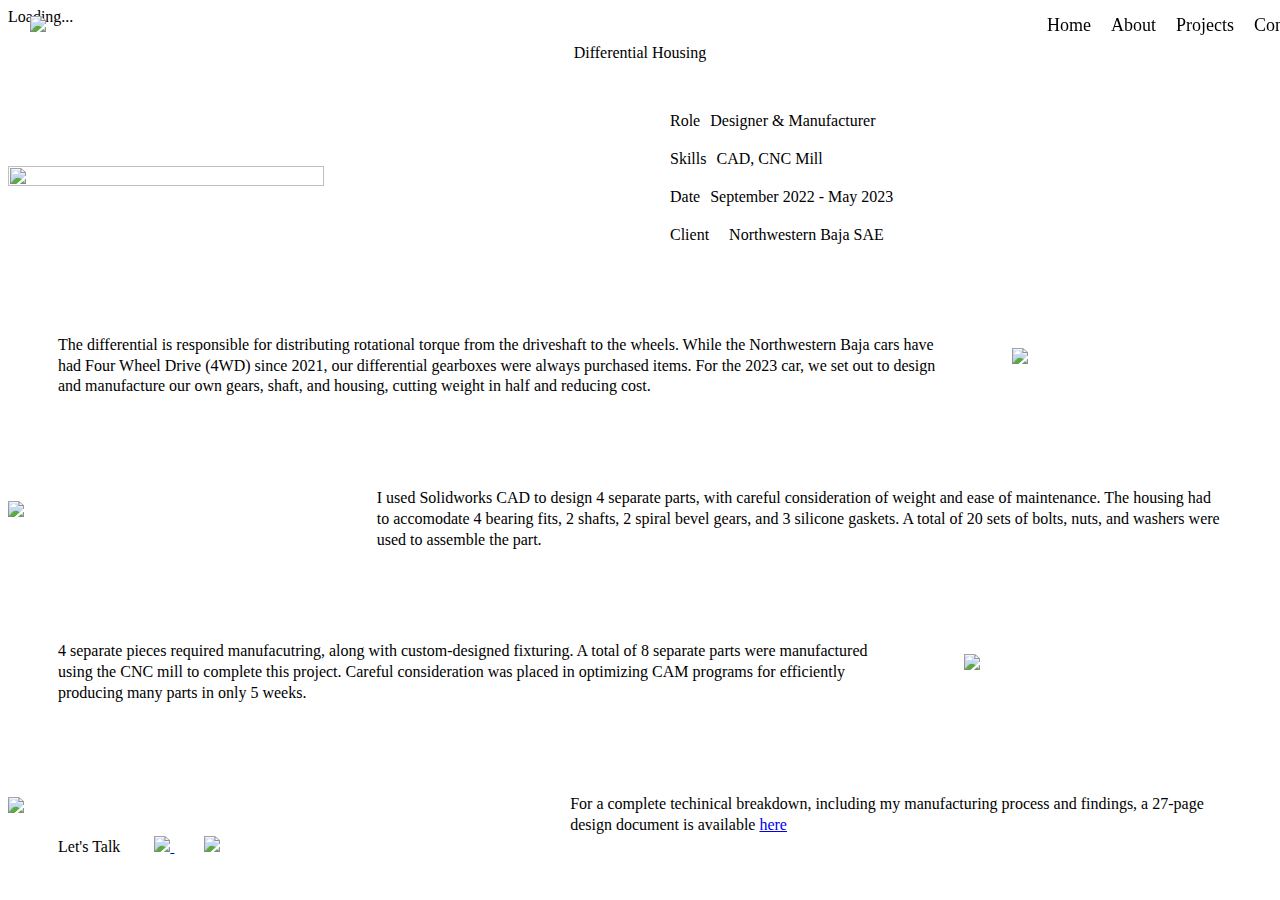
==== diff-housing-page.html @ 2930c27e "Add files via upload" ====
<!DOCTYPE html>
<html>
    <head>
        <title>Differential Housing</title>
        <meta name="description" content="">
        <meta name="keywords" content="">
        <meta charset="utf-8">
        <meta name="author" content="Roman Kirichik">
        <!--[if IE]><meta http-equiv='X-UA-Compatible' content='IE=edge,chrome=1'><![endif]-->
        <meta name="viewport" content="width=device-width, initial-scale=1.0, maximum-scale=1.0" />
        
        <!-- Favicons -->
        <link rel="shortcut icon" href="images/logo_image.png">
        <link rel="apple-touch-icon" href="images/apple-touch-icon.png">
        <link rel="apple-touch-icon" sizes="72x72" href="images/apple-touch-icon-72x72.png">
        <link rel="apple-touch-icon" sizes="114x114" href="images/apple-touch-icon-114x114.png">
        
        <!-- CSS -->
        <link rel="stylesheet" href="css/bootstrap.min.css">
        <link rel="stylesheet" href="css/style.css">
        <link rel="stylesheet" href="css/style-responsive.css">
        <link rel="stylesheet" href="css/animate.min.css">
        <link rel="stylesheet" href="css/vertical-rhythm.min.css">
        <link rel="stylesheet" href="css/owl.carousel.css">
        <link rel="stylesheet" href="css/magnific-popup.css">        

        
    </head>
    <body class="appear-animate">
        
        <!-- Page Loader -->        
        <div class="page-loader">
            <div class="loader">Loading...</div>
        </div>
        <!-- End Page Loader -->
        
        <!-- Page Wrap -->
        <div class="page" id="top">
            
            <header id="navbar" style="
                position: fixed;
                top: 0;
                left: 0;
                width: 100%;
                padding: 15px 30px;
                display: flex;
                justify-content: space-between;
                align-items: center;
                z-index: 1000;
                transition: background 0.5s ease, color 0.5s ease, box-shadow 0.3s ease;
                background: transparent;
                color: white;
            ">
                <!-- Logo (Left Aligned) -->
                <a href="home_page.html">
                    <img src="images/logo_image.png">
                </a>

                <!-- Navigation Links -->
                <nav>
                    <ul style="
                        list-style: none;
                        display: flex;
                        gap: 20px;
                        margin: 0;
                        padding: 0;
                    " class="poppins-regular">
                        <li><a href="home_page.html#home" style="color: black; text-decoration: none; font-size: 18px;">Home</a></li>
                        <li><a href="home_page.html#about" style="color: black; text-decoration: none; font-size: 18px;">About</a></li>
                        <li><a href="home_page.html#projects" style="color: black; text-decoration: none; font-size: 18px;">Projects</a></li>
                        <li><a href="#contact" style="color: black; text-decoration: none; font-size: 18px;">Contact</a></li>
                    </ul>
                </nav>
            </header>

            <script>
                // JavaScript to detect scroll and change navbar background
                window.onscroll = function() {
                    var navbar = document.getElementById("navbar");
                    if (window.scrollY > 0) {
                        navbar.style.background = "white";
                        navbar.style.color = "black"; // Change text color to black for contrast
                    } else {
                        navbar.style.background = "transparent";
                        navbar.style.color = "white"; // Keep text color white when transparent
                        navbar.style.boxShadow = "none"; // Remove shadow when transparent
                    }
                };
            </script>
            
            
            <div style="text-align:center">
                <span class="poppins-extrabold">
                    <br>
                    Differential Housing
                    
                </span>            
            </div>

            <div class="container" style="margin-top:50px; display: flex; flex-direction: row; gap: 10px; align-items:center;">
                <img src="images/diff_housing_cover_image.jpg" style="width: 50%; height: 25%; display: block; margin-right: 20px;">
                <div class="text-box" style="display: flex; flex-direction: column; justify-content: flex-start; text-align: right;">
                    <!-- First line: Role and Designer & Manufacturer on the same line -->
                    <div style="display: flex; width: 100%;">
                        <div class="poppins-bold" style="flex-shrink: 0;">
                            Role
                        </div>
                        <div class="poppins-regular" style="text-align: left; flex-grow: 1; margin-left: 10px; white-space: nowrap;">
                            Designer & Manufacturer
                        </div>
                    </div>
                    <div style="height: 20px;"></div>
                    <!-- Second line: Skills and Design For Manufacturing, CAD, CAM, CNC Mill on the same line -->
                    <div style="display: flex; width: 100%;">
                        <div class="poppins-bold" style="flex-shrink: 0;">
                            Skills
                        </div>
                        <div class="poppins-regular" style="text-align: left; flex-grow: 1; margin-left: 10px; white-space: nowrap;">
                            CAD, CNC Mill
                        </div>
                    </div>
                    <div style="height: 20px;"></div>
                    <!-- Third line -->
                    <div style="display: flex; width: 100%;">
                        <div class="poppins-bold" style="flex-shrink: 0;">
                            Date
                        </div>
                        <div class="poppins-regular" style="text-align: left; flex-grow: 1; margin-left: 10px; white-space: nowrap;">
                            September 2022 - May 2023
                        </div>
                    </div>
                    <div style="height: 20px;"></div>
                    <!-- Fourth line -->
                    <div style="display: flex; gap: 10px;">
                        <div class="poppins-bold">
                            Client
                        </div>
                        <div class="poppins-regular" style="margin-left: 10px;">
                            Northwestern Baja SAE
                        </div>
                    </div>
                </div>
            </div>

            <div style="height: 20px;"></div>
            <div class="container" style="margin-top:50px; display: flex; flex-direction: row; gap: 10px; align-items:center;">
                <div style="text-align:left; margin-left: 50px; margin-right: 50px; line-height: 1.3;">
                    <span class="poppins-regular">
                        <br>
                        The differential is responsible for distributing rotational torque from the driveshaft to the wheels. 
                        While the Northwestern Baja cars have had Four Wheel Drive (4WD) since 2021,
                        our differential gearboxes were always purchased items. For the 2023 car, we set out to design
                        and manufacture our own gears, shaft, and housing, cutting weight in half and reducing cost.
                        
                    </span>            
                </div>
                <img src="images/diff_cad_image_1.JPG" style="width: 50%; height: auto; display: block; margin-right: 20px;">
            </div>
            <div style="height: 20px;"></div>
            <div class="container" style="margin-top:50px; display: flex; flex-direction: row; gap: 10px; align-items:center;">
                <img src="images/diff_housing_assembly_image.jpg" style="width: 50%; height: auto; display: block; margin-right: 20px;">
                <div style="text-align:left; margin-left: 50px; margin-right: 50px; line-height: 1.3;">
                    <span class="poppins-regular">
                        <br>
                        I used Solidworks CAD to design 4 separate parts, with careful consideration of weight and ease of maintenance.
                        The housing had to accomodate 4 bearing fits, 2 shafts, 2 spiral bevel gears, and 3 silicone gaskets.
                        A total of 20 sets of bolts, nuts, and washers were used to assemble the part.  
                        
                    </span>            
                </div>
                
            </div>
            <div style="height: 20px;"></div>
            <div class="container" style="margin-top:50px; display: flex; flex-direction: row; gap: 10px; align-items:center;">
                
                <div style="text-align:left; margin-left: 50px; margin-right: 50px; line-height: 1.3;">
                    <span class="poppins-regular">
                        <br>
                        4 separate pieces required manufacutring, along with custom-designed fixturing. A total of 8 separate parts 
                        were manufactured using the CNC mill to complete this project. Careful consideration was placed in optimizing 
                        CAM programs for efficiently producing many parts in only 5 weeks.                         
                    </span>            
                </div>
                <img src="images/diff_cam_image_1.JPG" style="width: 50%; height: auto; display: block; margin-right: 20px;">
            </div>
            <div style="height: 20px;"></div>
            <div class="container" style="margin-top:50px; display: flex; flex-direction: row; gap: 10px; align-items:center;">
                <img src="images/oshkosh_comp_image.jpg" style="width: 50%; height: auto; display: block; margin-right: 20px;">
                <div style="text-align:left; margin-left: 50px; margin-right: 50px; line-height: 1.3;">
                    <span class="poppins-regular">
                        <br>
                        For a complete techinical breakdown, including my manufacturing process and findings, a 27-page design document
                        is available <a href="diff_design_doc.pdf" target="_blank">here</a>
                        
                    </span>        
                    
                </div>
            
            </div>
            
            <!-- Contact Section -->
            <section class="page-section" id="contact">
                <div class="container relative">
                    <div style="text-align:left; margin-left: 50px;">
                        <span class="poppins-bold">
                            Let's Talk
                        </span>
                        <a href="mailto:andyzhang20013@gmail.com">
                            <img src="images/email_logo.png" style="margin-left: 30px;">
                        </a>
                        <a href="https://www.linkedin.com/in/andrew-zhang-002b76216/" target="_blank">    
                            <img src="images/linkedin_logo.png" style="margin-left: 30px;">
                        </a>
                    </div>
                    

                    
                    
                </div>
            </section>
            <!-- End Contact Section -->
        
        
        </div>
        <!-- End Page Wrap -->
        
        
        <!-- JS -->
        <script type="text/javascript" src="js/jquery-1.11.2.min.js"></script>
        <script type="text/javascript" src="js/jquery.easing.1.3.js"></script>
        <script type="text/javascript" src="js/bootstrap.min.js"></script>        
        <script type="text/javascript" src="js/SmoothScroll.js"></script>
        <script type="text/javascript" src="js/jquery.scrollTo.min.js"></script>
        <script type="text/javascript" src="js/jquery.localScroll.min.js"></script>
        <script type="text/javascript" src="js/jquery.viewport.mini.js"></script>
        <script type="text/javascript" src="js/jquery.countTo.js"></script>
        <script type="text/javascript" src="js/jquery.appear.js"></script>
        <script type="text/javascript" src="js/jquery.sticky.js"></script>
        <script type="text/javascript" src="js/jquery.parallax-1.1.3.js"></script>
        <script type="text/javascript" src="js/jquery.fitvids.js"></script>
        <script type="text/javascript" src="js/owl.carousel.min.js"></script>
        <script type="text/javascript" src="js/isotope.pkgd.min.js"></script>
        <script type="text/javascript" src="js/imagesloaded.pkgd.min.js"></script>
        <script type="text/javascript" src="js/jquery.magnific-popup.min.js"></script>
        <script type="text/javascript" src="http://maps.google.com/maps/api/js?sensor=false&amp;language=en"></script>
        <script type="text/javascript" src="js/gmap3.min.js"></script>
        <script type="text/javascript" src="js/wow.min.js"></script>
        <script type="text/javascript" src="js/masonry.pkgd.min.js"></script>
        <script type="text/javascript" src="js/jquery.simple-text-rotator.min.js"></script>
        <script type="text/javascript" src="js/all.js"></script>
        <script type="text/javascript" src="js/contact-form.js"></script>
        <script type="text/javascript" src="js/jquery.ajaxchimp.min.js"></script>        
        <!--[if lt IE 10]><script type="text/javascript" src="js/placeholder.js"></script><![endif]-->
        
    </body>
</html>
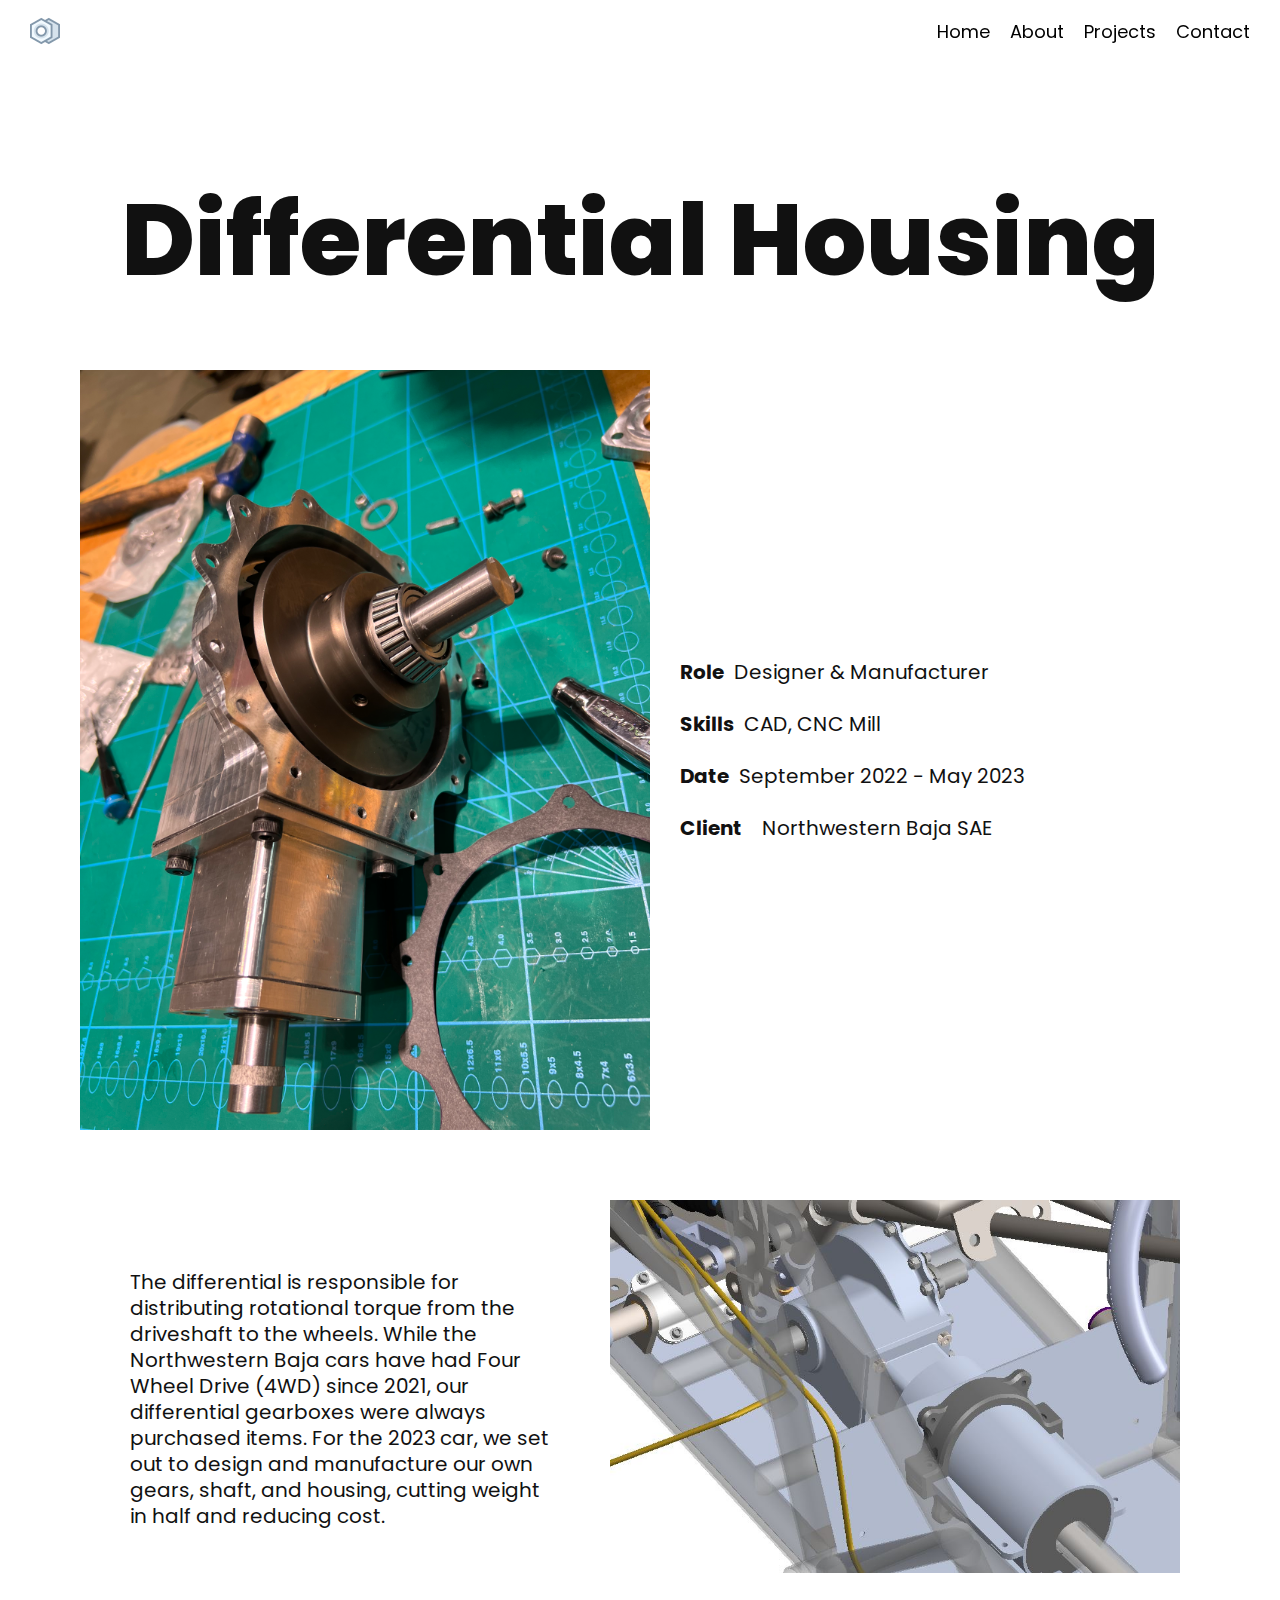
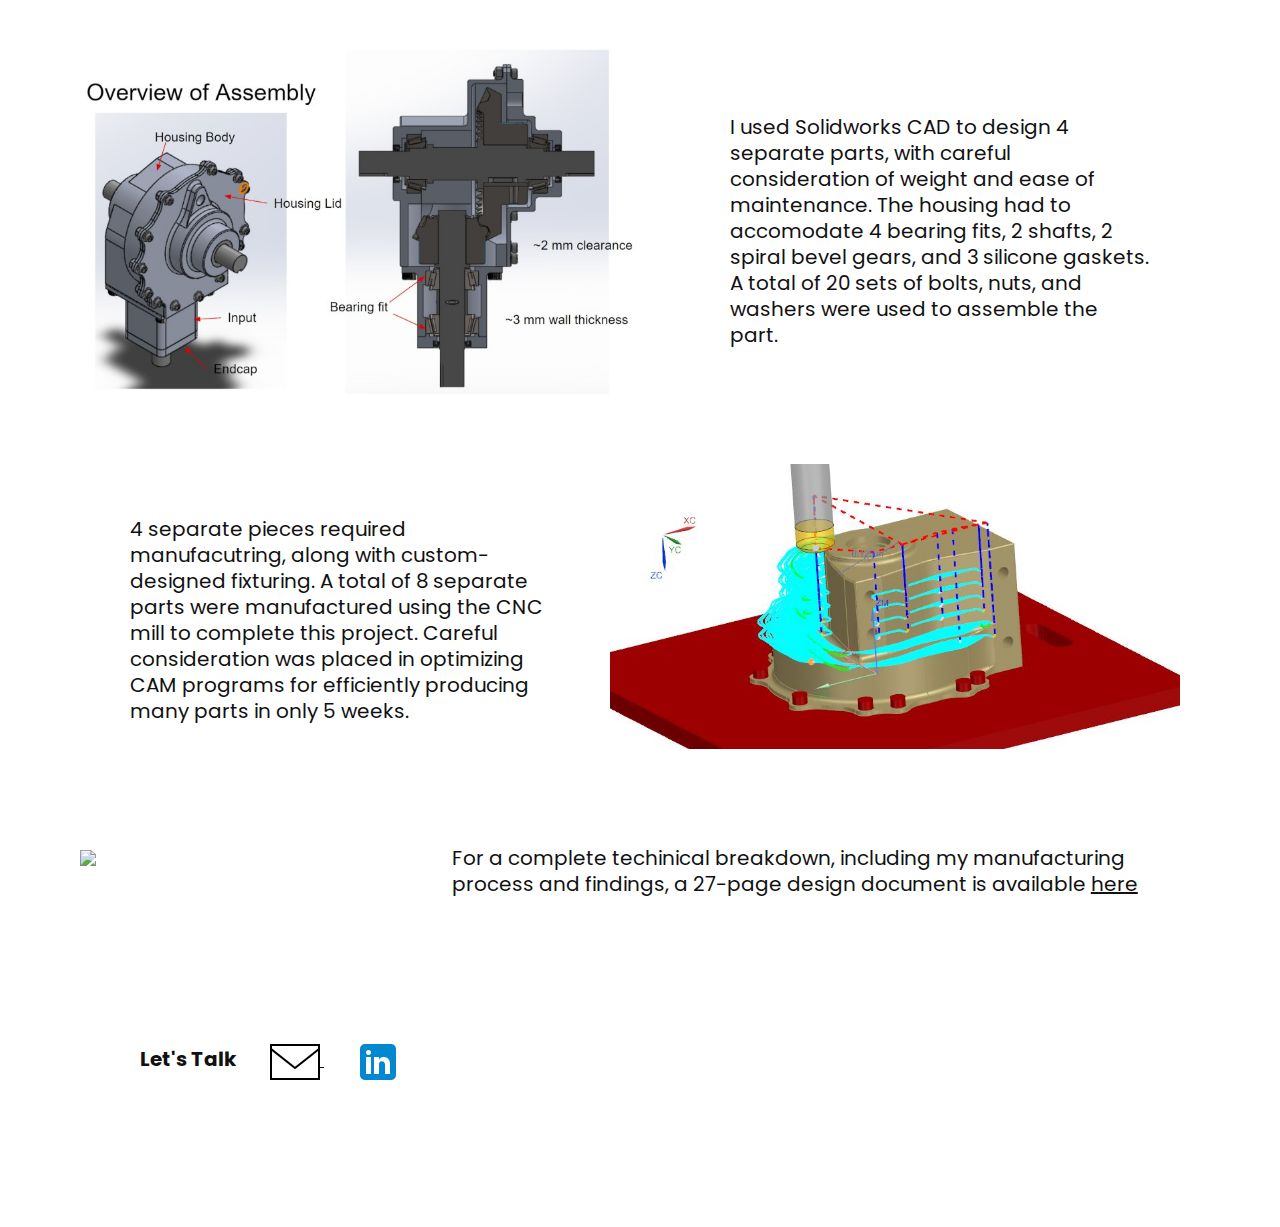
==== commit b72aea01: "Add files via upload" ====
--- a/diff-housing-page.html
+++ b/diff-housing-page.html
@@ -52,7 +52,7 @@
                 color: white;
             ">
                 <!-- Logo (Left Aligned) -->
-                <a href="home_page.html">
+                <a href="index.html">
                     <img src="images/logo_image.png">
                 </a>
 
@@ -65,9 +65,9 @@
                         margin: 0;
                         padding: 0;
                     " class="poppins-regular">
-                        <li><a href="home_page.html#home" style="color: black; text-decoration: none; font-size: 18px;">Home</a></li>
-                        <li><a href="home_page.html#about" style="color: black; text-decoration: none; font-size: 18px;">About</a></li>
-                        <li><a href="home_page.html#projects" style="color: black; text-decoration: none; font-size: 18px;">Projects</a></li>
+                        <li><a href="index.html#home" style="color: black; text-decoration: none; font-size: 18px;">Home</a></li>
+                        <li><a href="index.html#about" style="color: black; text-decoration: none; font-size: 18px;">About</a></li>
+                        <li><a href="index.html#projects" style="color: black; text-decoration: none; font-size: 18px;">Projects</a></li>
                         <li><a href="#contact" style="color: black; text-decoration: none; font-size: 18px;">Contact</a></li>
                     </ul>
                 </nav>
@@ -242,7 +242,7 @@
         <script type="text/javascript" src="js/isotope.pkgd.min.js"></script>
         <script type="text/javascript" src="js/imagesloaded.pkgd.min.js"></script>
         <script type="text/javascript" src="js/jquery.magnific-popup.min.js"></script>
-        <script type="text/javascript" src="http://maps.google.com/maps/api/js?sensor=false&amp;language=en"></script>
+        <script type="text/javascript" src="https://maps.google.com/maps/api/js?sensor=false&amp;language=en"></script>
         <script type="text/javascript" src="js/gmap3.min.js"></script>
         <script type="text/javascript" src="js/wow.min.js"></script>
         <script type="text/javascript" src="js/masonry.pkgd.min.js"></script>
--- a/css/style.css
+++ b/css/style.css
@@ -0,0 +1,6513 @@
+@charset "utf-8";
+/*------------------------------------------------------------------
+[Master Stylesheet]
+
+Project:    Rhythm
+Version:    2.2
+Last change:    30.07.2015
+Primary use:    MultiPurpose Template  
+-------------------------------------------------------------------*/
+
+@import "font-awesome.min.css";
+@import "et-line.css";
+@import url(http://fonts.googleapis.com/css?family=Open+Sans:400italic,700italic,400,300,700);
+@import url(http://fonts.googleapis.com/css?family=Dosis:300,400,700);
+@import url(https://fonts.googleapis.com/css2?family=Poppins:ital,wght@0,400;0,500;0,600;0,700;0,800;0,900;1,300;1,400;1,500;1,600;1,700;1,800;1,900&display=swap);
+/*------------------------------------------------------------------
+[Table of contents]
+
+1. Common styles
+2. Page loader / .page-loader
+3. Typography
+4. Buttons
+5. Forms fields
+6. Home sections / .home-section
+    6.1. Home content
+    6.2. Scroll down icon
+    6.3. Headings styles
+7. Compact bar / .nav-bar-compact
+8. Classic menu bar / .main-nav
+9. Sections styles / .page-section, .small-section, .split-section
+10. Alternative services / .alt-service-grid
+11. Team / .team-grid
+12. Features
+13. Benefits (Process)
+14. Counters
+15. Portfolio / #portfolio
+    15.1. Works filter
+    15.2. Works grid
+    15.3. Works full view
+16. Banner section
+17. Testimonial
+    18.1. Logotypes
+18. Post previews (news section)
+19. Newsletter
+20. Contact section
+    20.1. Contact form
+21. Bottom menu / .bot-menu
+22. Google maps  /.google-map
+23. Footer / .footer
+24. Blog
+    24.1. Pagination
+    24.2. Comments
+    24.3. Sidebar
+25. Shop
+26. Pricing
+27. Shortcodes
+    27.1. Owl Carousel
+    27.2. Tabs
+    27.3. Tabs minimal
+    27.4. Alert messages
+    27.5. Accordion
+    27.6. Toggle
+    27.7. Progress bars
+    27.8. Font icons examples
+    27.9. Intro page
+28. Special demos
+29. Bootstrap multicolumn grid
+
+
+/*------------------------------------------------------------------
+# [Color codes]
+
+# Black (active elements, links, text) #111
+# Gray (text) #777
+# Dark #111
+# Dark Lighter #252525
+# Gray BG #f4f4f4
+# Gray BG Lighter #f8f8f8
+# Mid grey #5f5f5f
+# Borders #e9e9e9
+
+# */
+
+
+/*------------------------------------------------------------------
+[Typography]
+
+Body:               14px/1.6 "Open Sans", arial, sans-serif;
+Headers:            Dosis, arial, sans-serif;
+Serif:              "Times New Roman", Times, serif;
+Section Title:      35px/1.3 "Open Sans", arial, sans-serif;
+Section Heading:    24px/1.3 "Open Sans", arial, sans-serif;
+Section Text:       15px/1.7 "Open Sans", arial, sans-serif;
+
+-------------------------------------------------------------------*/
+
+/* ==============================
+   Common styles
+   ============================== */
+
+.image-row {
+    display: flex;
+    justify-content: center; /* Centers images in a row */
+    gap: 20px; /* Space between images */
+    text-align: center; /* Ensures text is centered */
+}
+
+.image-container {
+    display: flex;
+    flex-direction: column;
+    align-items: center; /* Centers text below each image */
+    width: 30%; /* Each image takes 30% of the row */
+}
+
+.image-container img {
+    width: 100%; /* Makes images responsive */
+    height: auto; /* Maintains aspect ratio */
+}
+.align-center{ text-align:center !important; }
+.align-left{ text-align:left !important;}
+.align-right{ text-align:right !important; }
+.left{float:left !important;}
+.right{float:right !important;}
+.relative{position:relative;}
+.hidden{display:none;}
+.inline-block{display:inline-block;}
+.white{ color: #fff !important; }
+.black{ color: #111 !important; }
+.color{ color: #e41919 !important; }
+.glass{ opacity: .5; };
+.image-fullwidth img{
+    width: 100%;
+}
+.stick-fixed{
+	position: fixed !important;
+	top: 0;
+	left: 0;
+}
+.round{
+    -webkit-border-radius: 2px !important;
+    -moz-border-radius: 2px !important;
+    border-radius: 2px !important;
+}
+
+::-moz-selection{ color: #fff; background:#000; }
+::-webkit-selection{ color: #fff;	background:#000; }
+::selection{ color: #fff;	background:#000; }
+
+.animate, .animate *{
+	-webkit-transition: all 0.27s cubic-bezier(0.000, 0.000, 0.580, 1.000);  
+    -moz-transition: all 0.27s cubic-bezier(0.000, 0.000, 0.580, 1.000); 
+    -o-transition: all 0.27s cubic-bezier(0.000, 0.000, 0.580, 1.000);
+    -ms-transition: all 0.27s cubic-bezier(0.000, 0.000, 0.580, 1.000); 
+    transition: all 0.27s cubic-bezier(0.000, 0.000, 0.580, 1.000);
+}
+.no-animate, .no-animate *{
+	-webkit-transition: 0 none !important;  
+    -moz-transition: 0 none !important;  
+	 -ms-transition: 0 none !important;
+    -o-transition: 0 none !important;    
+    transition:0 none !important;  
+}
+
+.shadow{
+    -webkit-box-shadow: 0px 3px 50px rgba(0, 0, 0, .15);
+    -moz-box-shadow: 0px 3px 50px rgba(0, 0, 0, .15);
+    box-shadow: 0px 3px 50px rgba(0, 0, 0, .15);
+}
+.white-shadow{
+    -webkit-box-shadow: 0px 0px 200px rgba(255, 255, 255, .2);
+    -moz-box-shadow: 0px 0px 200px rgba(255, 255, 255, .2);
+    box-shadow: 0px 0px 200px rgba(255, 255, 255, .2);
+}
+
+.clearlist, .clearlist li {
+    list-style: none;
+    padding: 0;
+    margin: 0;
+    background: none;
+}
+
+.full-wrapper {
+    margin: 0 2%;
+}
+.container-fluid{
+    max-width: 1170px;
+    margin: 0 auto;
+    padding: 0 20px;
+    
+    -webkit-box-sizing: border-box;
+    -moz-box-sizing: border-box;
+    box-sizing: border-box;
+}
+
+html{
+	overflow-y: scroll;
+    -ms-overflow-style: scrollbar;
+}
+html, body{
+	height: 100%;
+	-webkit-font-smoothing: antialiased;
+}
+.page{
+	overflow: hidden;
+}
+
+.body-masked{
+	display: none;
+	width: 100%;
+	height: 100%;
+	position: fixed;
+	top: 0;
+	left: 0;
+	background: #fff url(../images/loader.gif) no-repeat center center;
+	z-index: 100000;	
+}
+
+.mask-delay{
+	-webkit-animation-delay: 0.75s;
+	-moz-animation-delay: 0.75s;
+	animation-delay: 0.75s;
+}
+.mask-speed{
+	-webkit-animation-duration: 0.25s !important;
+	-moz-animation-duration: 0.25s !important;
+	animation-duration: 0.25s !important;
+} 
+iframe{
+    border: none;
+}
+a, b, div, ul, li{
+	-webkit-tap-highlight-color: rgba(0,0,0,0); 
+	-webkit-tap-highlight-color: transparent; 
+	-moz-outline-: none;
+}
+a:focus,
+a:active{
+	-moz-outline: none;
+	outline: none;
+}
+img:not([draggable]), embed, object, video{
+    max-width: 100%;
+    height: auto;
+}
+
+
+
+/* ==============================
+   Page loader
+   ============================== */
+
+
+.page-loader{
+ 	display:block;
+	width: 100%;
+	height: 100%;
+	position: fixed;
+	top: 0;
+	left: 0;
+	background: #fefefe;
+	z-index: 100000;	
+}
+
+.loader{
+  width: 50px;
+  height: 50px;
+  position: absolute;
+  top: 50%;
+  left: 50%;
+  margin: -25px 0 0 -25px;
+  font-size: 10px;
+  text-indent: -12345px;
+  border-top: 1px solid rgba(0,0,0, 0.08);
+  border-right: 1px solid rgba(0,0,0, 0.08);
+  border-bottom: 1px solid rgba(0,0,0, 0.08);
+  border-left: 1px solid rgba(0,0,0, 0.5);
+  
+  -webkit-border-radius: 50%;
+  -moz-border-radius: 50%;
+  border-radius: 50%;
+  
+   -webkit-animation: spinner 700ms infinite linear;
+   -moz-animation: spinner 700ms infinite linear;
+   -ms-animation: spinner 700ms infinite linear;
+   -o-animation: spinner 700ms infinite linear;
+   animation: spinner 700ms infinite linear;
+  
+  z-index: 100001;
+}
+
+@-webkit-keyframes spinner {
+  0% {
+    -webkit-transform: rotate(0deg);
+    -moz-transform: rotate(0deg);
+    -ms-transform: rotate(0deg);
+    -o-transform: rotate(0deg);
+    transform: rotate(0deg);
+  }
+
+  100% {
+    -webkit-transform: rotate(360deg);
+    -moz-transform: rotate(360deg);
+    -ms-transform: rotate(360deg);
+    -o-transform: rotate(360deg);
+    transform: rotate(360deg);
+  }
+}
+
+@-moz-keyframes spinner {
+  0% {
+    -webkit-transform: rotate(0deg);
+    -moz-transform: rotate(0deg);
+    -ms-transform: rotate(0deg);
+    -o-transform: rotate(0deg);
+    transform: rotate(0deg);
+  }
+
+  100% {
+    -webkit-transform: rotate(360deg);
+    -moz-transform: rotate(360deg);
+    -ms-transform: rotate(360deg);
+    -o-transform: rotate(360deg);
+    transform: rotate(360deg);
+  }
+}
+
+@-o-keyframes spinner {
+  0% {
+    -webkit-transform: rotate(0deg);
+    -moz-transform: rotate(0deg);
+    -ms-transform: rotate(0deg);
+    -o-transform: rotate(0deg);
+    transform: rotate(0deg);
+  }
+
+  100% {
+    -webkit-transform: rotate(360deg);
+    -moz-transform: rotate(360deg);
+    -ms-transform: rotate(360deg);
+    -o-transform: rotate(360deg);
+    transform: rotate(360deg);
+  }
+}
+
+@keyframes spinner {
+  0% {
+    -webkit-transform: rotate(0deg);
+    -moz-transform: rotate(0deg);
+    -ms-transform: rotate(0deg);
+    -o-transform: rotate(0deg);
+    transform: rotate(0deg);
+  }
+
+  100% {
+    -webkit-transform: rotate(360deg);
+    -moz-transform: rotate(360deg);
+    -ms-transform: rotate(360deg);
+    -o-transform: rotate(360deg);
+    transform: rotate(360deg);
+  }
+}
+
+
+
+/* ==============================
+   Typography
+   ============================== */
+   .poppins-regular {
+    font-family: "Poppins", serif;
+    font-weight: 400;
+    font-style: normal;
+    font-size: 20px;
+  }
+  
+  .poppins-medium {
+    font-family: "Poppins", serif;
+    font-weight: 500;
+    font-style: normal;
+  }
+  
+  .poppins-semibold {
+    font-family: "Poppins", serif;
+    font-weight: 600;
+    font-style: normal;
+  }
+  
+  .poppins-bold {
+    font-family: "Poppins", serif;
+    font-weight: 700;
+    font-style: normal;
+    font-size: 20px;
+  }
+  
+  .poppins-extrabold {
+    font-family: "Poppins", serif;
+    font-weight: 800;
+    font-style: normal;
+    font-size: 100px;
+  }
+  
+  .poppins-black {
+    font-family: "Poppins", serif;
+    font-weight: 900;
+    font-style: normal;
+  }
+  
+  .poppins-light-italic {
+    font-family: "Poppins", serif;
+    font-weight: 300;
+    font-style: italic;
+  }
+  
+  .poppins-regular-italic {
+    font-family: "Poppins", serif;
+    font-weight: 400;
+    font-style: italic;
+  }
+  
+  .poppins-medium-italic {
+    font-family: "Poppins", serif;
+    font-weight: 500;
+    font-style: italic;
+  }
+  
+  .poppins-semibold-italic {
+    font-family: "Poppins", serif;
+    font-weight: 600;
+    font-style: italic;
+  }
+  
+  .poppins-bold-italic {
+    font-family: "Poppins", serif;
+    font-weight: 700;
+    font-style: italic;
+  }
+  
+  .poppins-extrabold-italic {
+    font-family: "Poppins", serif;
+    font-weight: 800;
+    font-style: italic;
+  }
+  
+  .poppins-black-italic {
+    font-family: "Poppins", serif;
+    font-weight: 900;
+    font-style: italic;
+  }
+  
+body{
+	color: #111;
+	font-size: 14px;
+	font-family: "Open Sans", arial, sans-serif;
+	line-height: 1.6;	
+	-webkit-font-smoothing: antialiased;
+}
+
+a{
+	color: #111;
+	text-decoration: underline;
+}
+a:hover{
+	color: #888;
+	text-decoration: underline;
+}
+
+h1,h2,h3,h4,h5,h6{
+    margin-bottom: 1.3em;
+	line-height: 1.4;
+	font-weight: 400;
+   
+}
+h1{
+	font-size: 32px;
+}
+h2{
+	font-size: 28px;
+}
+h6{
+    font-weight: 700;
+}
+p{
+	margin: 0 0 2em 0;
+}
+ul, ol{
+    margin: 0 0 1.5em 0;
+}
+blockquote{
+	margin: 3em 0 3em 0;
+    padding: 0;
+	border: none;
+	background: none;
+    font-style: normal;
+	line-height: 1.7;
+	color: #777;
+}
+blockquote p{
+	margin-bottom: 1em;
+	font-size: 24px;
+    font-weight: 300;
+	font-style: normal;
+	line-height: 1.6;
+}
+blockquote footer{    
+	font-size: 11px;
+    font-weight: 400;
+    text-transform: uppercase;
+    letter-spacing: 2px;
+}
+dl dt{
+	margin-bottom: 5px;
+}
+dl dd{
+	margin-bottom: 15px;
+}
+pre{
+	background-color: #f9f9f9;
+	border-color: #ddd;
+
+}
+hr{
+	background-color: rgba(255,255,255, .08);
+}
+hr.white{
+    border-color: rgba(255,255,255, .35);
+    background: rgba(255,255,255, .35);
+}
+hr.black{
+    border-color:rgba(0,0,0, .85);
+    background: rgba(0,0,0, .85);
+}
+.uppercase{
+	text-transform: uppercase;
+	letter-spacing: 1px;
+}
+.font-alt{
+    font-family: Dosis, arial, sans-serif;
+    text-transform: uppercase;
+    letter-spacing: 0.2em;
+}
+.serif{
+	font-family: "Times New Roman", Times, serif;
+	font-style: italic;
+    font-weight: normal;
+}
+.normal{
+	font-weight: normal;
+}
+.strong{
+    font-weight: 700 !important;
+}
+.lead{
+    margin: 1em 0 2em 0;
+    font-size: 140%;
+    line-height: 1.6;
+}
+.text{		
+	font-size: 16px;
+	font-weight: 300;
+	color: #5f5f5f;
+	line-height: 1.8;
+}
+.text h1,
+.text h2,
+.text h3,
+.text h4,
+.text h5,
+.text h6{
+	color: #111;
+}
+
+.dropcap{
+    float: left;
+    font-size: 3em;
+    line-height: 1;
+    padding: 2px 8px 2px 0;    
+}
+
+
+.big-icon{
+	display: block;
+	width: 90px;
+	height: 90px;
+	margin: 0 auto 20px;
+	border: 3px solid #fff;
+	text-align: center;
+	line-height: 88px;
+	font-size: 32px;
+	color: rgba(255,255,255, .97);
+	
+	-webkit-border-radius: 50%;
+	-moz-border-radius: 50%;
+	border-radius: 50%;
+	
+	-webkit-transition: all 0.27s cubic-bezier(0.000, 0.000, 0.580, 1.000);  
+    -moz-transition: all 0.27s cubic-bezier(0.000, 0.000, 0.580, 1.000); 
+    -o-transition: all 0.27s cubic-bezier(0.000, 0.000, 0.580, 1.000);
+    -ms-transition: all 0.27s cubic-bezier(0.000, 0.000, 0.580, 1.000); 
+    transition: all 0.27s cubic-bezier(0.000, 0.000, 0.580, 1.000);
+}
+.big-icon .fa-play{
+	position: relative;
+	left: 4px;
+}
+.big-icon.big-icon-rs{
+    border: none;
+    width: auto;
+    height: auto;
+    font-size: 96px;
+}
+
+.big-icon-link{
+	display: inline-block;
+	text-decoration: none;
+}
+.big-icon-link:hover{
+    border-color: transparent !important;
+}
+.big-icon-link:hover .big-icon{
+	border-color: #fff;
+	color: #fff;
+	
+	-webkit-transition: 0 none !important;  
+    -moz-transition: 0 none !important;  
+	 -ms-transition: 0 none !important;
+    -o-transition: 0 none !important;    
+    transition:0 none !important;  
+}
+.big-icon-link:active .big-icon{
+	-webkit-transform: scale(0.99);
+	-moz-transform: scale(0.99);
+	-o-transform: scale(0.99);
+	-ms-transform: scale(0.99);
+	transform: scale(0.99);
+}
+
+.wide-heading{
+	display: block;
+	margin-bottom: 10px;
+	font-size: 48px;
+	font-weight: 400;
+	letter-spacing: 0.4em;	
+	text-align: center;
+	text-transform: uppercase;
+	opacity: .9;
+	
+	-webkit-transition: all 0.27s cubic-bezier(0.000, 0.000, 0.580, 1.000);  
+    -moz-transition: all 0.27s cubic-bezier(0.000, 0.000, 0.580, 1.000); 
+    -o-transition: all 0.27s cubic-bezier(0.000, 0.000, 0.580, 1.000);
+    -ms-transition: all 0.27s cubic-bezier(0.000, 0.000, 0.580, 1.000); 
+    transition: all 0.27s cubic-bezier(0.000, 0.000, 0.580, 1.000);
+}
+
+.big-icon-link:hover,
+.big-icon-link:hover .wide-heading{
+	color: #fff;
+	text-decoration: none;
+}
+.sub-heading{
+	font-size: 16px;
+	font-style: italic;
+	text-align: center;
+	line-height: 1.3;
+	color: rgba(255,255,255, .75);
+}
+
+.big-icon.black{
+    color: #000;
+    border-color: rgba(0,0,0, .75);
+}
+.big-icon-link:hover .big-icon.black{
+    color: #000;
+    border-color: #000;
+}
+.wide-heading.black{
+    color: rgba(0,0,0, .87);
+}
+.big-icon-link.black:hover,
+.big-icon-link:hover .wide-heading.black{
+	color: #000;
+	text-decoration: none;
+}
+.sub-heading.black{
+	color: rgba(0,0,0, .75);
+}
+
+
+
+/* ==============================
+   Buttons
+   ============================== */
+  
+.btn-mod,
+a.btn-mod{
+    -webkit-box-sizing: border-box;
+	-moz-box-sizing: border-box;
+	box-sizing: border-box;
+	padding: 4px 13px;
+  	color: #fff;
+  	background: rgba(34,34,34, .9);
+	border: 2px solid transparent;
+	font-size: 11px;
+	font-weight: 400;
+	text-transform: uppercase;
+	text-decoration: none;
+	letter-spacing: 2px;
+    
+	-webkit-border-radius: 0;
+	-moz-border-radius: 0;
+	border-radius: 0;
+    
+    -webkit-box-shadow: none;
+    -moz-box-shadow: none;
+    box-shadow: none;
+	
+	-webkit-transition: all 0.2s cubic-bezier(0.000, 0.000, 0.580, 1.000);  
+    -moz-transition: all 0.2s cubic-bezier(0.000, 0.000, 0.580, 1.000); 
+    -o-transition: all 0.2s cubic-bezier(0.000, 0.000, 0.580, 1.000);
+    -ms-transition: all 0.2s cubic-bezier(0.000, 0.000, 0.580, 1.000); 
+    transition: all 0.2s cubic-bezier(0.000, 0.000, 0.580, 1.000);
+}
+.btn-mod:hover,
+.btn-mod:focus,
+a.btn-mod:hover,
+a.btn-mod:focus{
+	font-weight: 400;
+	color: rgba(255,255,255, .85);
+  	background: rgba(0,0,0, .7);
+	text-decoration: none;
+    outline: none;
+    border-color: transparent;    
+    -webkit-box-shadow: none;
+    box-shadow: none;
+}
+.btn-mod:active{
+	cursor: pointer !important;
+    outline: none !important;
+}
+
+.btn-mod.btn-small{
+    height: auto;
+  	padding: 6px 17px;
+	font-size: 11px;
+    letter-spacing: 1px;
+} 
+.btn-mod.btn-medium{
+    height: auto;
+  	padding: 8px 37px;
+	font-size: 12px;
+} 
+.btn-mod.btn-large{
+    height: auto;
+  	padding: 12px 45px;
+	font-size: 13px;
+} 
+
+.btn-mod.btn-glass{
+  	color: rgba(255,255,255, .75);
+  	background: rgba(0,0,0, .40);
+}
+.btn-mod.btn-glass:hover,
+.btn-mod.btn-glass:focus{
+  	color: rgba(255,255,255, 1);
+  	background: rgba(0,0,0, 1);
+}
+
+.btn-mod.btn-border{
+  	color: #151515;
+	border: 2px solid #151515;
+  	background: transparent;
+}
+.btn-mod.btn-border:hover,
+.btn-mod.btn-border:focus{
+  	color: #fff;
+	border-color: transparent;
+  	background: #000;
+}
+
+.btn-mod.btn-border-c{
+  	color: #e41919;
+	border: 2px solid #e41919;
+  	background: transparent;
+}
+.btn-mod.btn-border-c:hover,
+.btn-mod.btn-border-c:focus{
+  	color: #fff;
+	border-color: transparent;
+  	background: #e41919;
+}
+
+.btn-mod.btn-border-w{
+  	color: #fff;
+	border: 2px solid rgba(255,255,255, .75);
+  	background: transparent;
+}
+.btn-mod.btn-border-w:hover,
+.btn-mod.btn-border-w:focus{
+  	color: #111;
+	border-color: transparent;
+  	background: #fff;
+}
+
+.btn-mod.btn-w{
+  	color: #111;
+  	background: rgba(255,255,255, .8);
+}
+.btn-mod.btn-w:hover,
+.btn-mod.btn-w:focus{
+  	color: #111;
+  	background: #fff;
+}
+
+.btn-mod.btn-w-color{
+  	color: #e41919;
+  	background: #fff;
+}
+.btn-mod.btn-w-color:hover,
+.btn-mod.btn-w-color:focus{
+	color: #151515;
+  	background: #fff;
+}
+
+.btn-mod.btn-gray{
+  	color: #777;
+  	background: #e5e5e5;
+}
+.btn-mod.btn-gray:hover,
+.btn-mod.btn-gray:focus{
+  	color: #444;
+  	background: #d5d5d5;
+}
+
+.btn-mod.btn-color{
+  	color: #fff;
+  	background: #e41919;
+}
+.btn-mod.btn-color:hover,
+.btn-mod.btn-color:focus{
+  	color: #fff;
+  	background: #e41919;
+    opacity: .85;
+}
+
+.btn-mod.btn-circle{
+	-webkit-border-radius: 30px;
+	-moz-border-radius: 30px;
+	border-radius: 30px;
+}
+.btn-mod.btn-round{
+	-webkit-border-radius: 2px;
+	-moz-border-radius: 2px;
+	border-radius: 2px;
+}
+.btn-icon{
+	position: relative;
+    border: none;
+    overflow: hidden;
+}
+.btn-icon.btn-small{
+	overflow: hidden;
+}
+.btn-icon > span{
+	width: 100%;
+	height: 50px;
+	line-height: 50px;
+	margin-top: -25px;
+	position: absolute;
+	top: 50%;
+	left: 0;
+	color: #777;
+	font-size: 48px;
+	opacity: .2;
+	
+	-webkit-transition: all 0.2s cubic-bezier(0.000, 0.000, 0.580, 1.000);  
+    -moz-transition: all 0.2s cubic-bezier(0.000, 0.000, 0.580, 1.000); 
+    -o-transition: all 0.2s cubic-bezier(0.000, 0.000, 0.580, 1.000);
+    -ms-transition: all 0.2s cubic-bezier(0.000, 0.000, 0.580, 1.000); 
+    transition: all 0.2s cubic-bezier(0.000, 0.000, 0.580, 1.000);
+}
+.btn-icon:hover > span{
+	opacity: 0;
+    
+    -webkit-transform: scale(2);
+    -moz-transform: scale(2);
+    -o-transform: scale(2);
+    -ms-transform: scale(2);
+    transform: scale(2);
+}
+.btn-icon > span.white{
+    color: #fff;
+}
+.btn-icon > span.black{
+    color: #000;
+}
+.btn-full{
+	width: 100%;
+}
+
+
+/* ==============================
+   Forms fields
+   ============================== */
+
+.form input[type="text"],
+.form input[type="email"],
+.form input[type="number"],
+.form input[type="url"],
+.form input[type="search"],
+.form input[type="tel"],
+.form input[type="password"],
+.form input[type="date"],
+.form input[type="color"],
+.form select{
+    display: inline-block;
+	height: 27px;
+    vertical-align: middle;
+	font-size: 11px;
+	font-weight: 400;
+	text-transform: uppercase;
+	letter-spacing: 1px;
+	color: #777;
+	border: 1px solid rgba(0,0,0, .1);
+    padding-left: 7px;
+    padding-right: 7px;
+    
+    -webkit-border-radius: 0;
+    -moz-border-radius: 0;
+    border-radius: 0;
+	
+	-webkit-box-shadow: none;
+	-moz-box-shadow: none;
+	box-shadow: none;
+    
+    -moz-box-sizing: border-box;
+	-webkit-box-sizing: border-box;
+	box-sizing: border-box;
+    
+    -webkit-transition: all 0.2s cubic-bezier(0.000, 0.000, 0.580, 1.000);  
+    -moz-transition: all 0.2s cubic-bezier(0.000, 0.000, 0.580, 1.000); 
+    -o-transition: all 0.2s cubic-bezier(0.000, 0.000, 0.580, 1.000);
+    -ms-transition: all 0.2s cubic-bezier(0.000, 0.000, 0.580, 1.000); 
+    transition: all 0.2s cubic-bezier(0.000, 0.000, 0.580, 1.000);
+}
+.form select{
+    font-size: 12px;
+}
+.form select[multiple]{
+    height: auto;
+}
+.form input[type="text"]:hover,
+.form input[type="email"]:hover,
+.form input[type="number"]:hover,
+.form input[type="url"]:hover,
+.form input[type="search"]:hover,
+.form input[type="tel"]:hover,
+.form input[type="password"]:hover,
+.form input[type="date"]:hover,
+.form input[type="color"]:hover,
+.form select:hover{
+	border-color: rgba(0,0,0, .2);
+}
+.form input[type="text"]:focus,
+.form input[type="email"]:focus,
+.form input[type="number"]:focus,
+.form input[type="url"]:focus,
+.form input[type="search"]:focus,
+.form input[type="tel"]:focus,
+.form input[type="password"]:focus,
+.form input[type="date"]:focus,
+.form input[type="color"]:focus,
+.form select:focus{
+	color: #111;
+	border-color: rgba(0,0,0, .7);
+    
+	-webkit-box-shadow: 0 0 3px rgba(0,0,0, .3);
+	-moz-box-shadow: 0 0 3px rgba(0,0,0, .3);
+	box-shadow: 0 0 3px rgba(0,0,0, .3);
+    outline: none;
+}
+.form input[type="text"].input-lg,
+.form input[type="email"].input-lg,
+.form input[type="number"].input-lg,
+.form input[type="url"].input-lg,
+.form input[type="search"].input-lg,
+.form input[type="tel"].input-lg,
+.form input[type="password"].input-lg,
+.form input[type="date"].input-lg,
+.form input[type="color"].input-lg,
+.form select.input-lg{
+	height: 46px;
+    padding-left: 15px;
+    padding-right: 15px;
+    font-size: 13px;
+}
+.form input[type="text"].input-md,
+.form input[type="email"].input-md,
+.form input[type="number"].input-md,
+.form input[type="url"].input-md,
+.form input[type="search"].input-md,
+.form input[type="tel"].input-md,
+.form input[type="password"].input-md,
+.form input[type="date"].input-md,
+.form input[type="color"].input-md,
+.form select.input-md{
+	height: 37px;
+    padding-left: 13px;
+    padding-right: 13px;
+    font-size: 12px;
+}
+.form input[type="text"].input-sm,
+.form input[type="email"].input-sm,
+.form input[type="number"].input-sm,
+.form input[type="url"].input-sm,
+.form input[type="search"].input-sm,
+.form input[type="tel"].input-sm,
+.form input[type="password"].input-sm,
+.form input[type="date"].input-sm,
+.form input[type="color"].input-sm,
+.form select.input-sm{
+	height: 31px;
+    padding-left: 10px;
+    padding-right: 10px;
+}
+.form textarea{
+	font-size: 12px;
+	font-weight: 400;
+	text-transform: uppercase !important;
+	letter-spacing: 1px;
+	color: #777;
+	border-color: rgba(0,0,0, .1);
+    outline: none;
+	
+	-webkit-box-shadow: none;
+	-moz-box-shadow: none;
+	box-shadow: none;
+    
+    -webkit-border-radius: 0;
+    -moz-border-radius: 0;
+    border-radius: 0;
+}
+.form textarea:hover{
+	border-color: rgba(0,0,0, .2);
+}
+.form textarea:focus{
+	color: #111;
+	border-color: rgba(0,0,0, .7);
+	-webkit-box-shadow: 0 0 3px rgba(21,21,21, .3);
+	-moz-box-shadow: 0 0 3px rgba(21,21,21, .3);
+	box-shadow: 0 0 3px rgba(21,21,21, .3);
+}
+
+.form .form-group{
+	margin-bottom: 10px;
+}
+
+.form input.error{
+    border-color: #e41919;
+}
+.form div.error{
+    margin-top: 20px;
+    padding: 13px 20px;
+    text-align: center;
+    background: rgba(228,25,25, .75);
+    color: #fff;
+}
+.form div.success{
+    margin-top: 20px;
+    padding: 13px 20px;
+    text-align: center;
+    background: rgba(50,178,95, .75);
+    color: #fff;
+}
+
+.form-tip{
+    font-size: 11px;
+    color: #aaa;
+}
+.form-tip .fa{
+    font-size: 12px;
+}
+
+
+/* ==============================
+   Home sections
+   ============================== */
+  
+/*
+ * Header common styles
+ */
+
+.home-section{
+	width: 100%;
+	display: block;	
+	position: relative;
+    overflow: hidden;
+	background-repeat: no-repeat;
+    background-attachment: fixed;
+	background-position: center center;
+	-webkit-background-size: cover;
+	-moz-background-size: cover;
+	-o-background-size: cover;
+	background-size: cover;
+}
+
+.home-content{
+	display: table;
+	width: 100%;
+	height: 100%;
+	text-align: center;
+}
+
+
+/* Home content */
+
+.home-content{
+	position: relative;
+}
+.home-text{
+	display: table-cell;
+	height: 100%;
+	vertical-align: middle;
+}
+
+/* Scroll down icon */
+
+@-webkit-keyframes scroll-down-anim {
+	0%{ bottom: 2px; }
+	50%{ bottom: 7px; }
+	100%{ bottom: 2px; }
+}
+@-moz-keyframes scroll-down-anim {
+	0%{ bottom: 2px; }
+	50%{ bottom: 7px; }
+	100%{ bottom: 2px; }
+}
+@-o-keyframes scroll-down-anim {
+	0%{ bottom: 2px; }
+	50%{ bottom: 7px; }
+	100%{ bottom: 2px; }
+}
+@keyframes scroll-down-anim {
+	0%{ bottom: 2px; }
+	50%{ bottom: 7px; }
+	100%{ bottom: 2px; }
+}
+
+.scroll-down{
+	width: 40px;
+	height: 40px;
+	margin-left: -20px;
+	position: absolute;
+	bottom: 20px;
+	left: 50%;
+    text-align: center;
+    text-decoration: none;
+    
+    -webkit-transition: all 500ms cubic-bezier(0.250, 0.460, 0.450, 0.940); 
+    -moz-transition: all 500ms cubic-bezier(0.250, 0.460, 0.450, 0.940); 
+    -o-transition: all 500ms cubic-bezier(0.250, 0.460, 0.450, 0.940); 
+    transition: all 500ms cubic-bezier(0.250, 0.460, 0.450, 0.940); 
+
+}
+
+.scroll-down:before{
+    display: block;
+    content: "";
+	width: 20px;
+	height: 20px;
+    margin: 0 0 0 -10px;
+	position: absolute;
+	bottom: 0;
+	left: 50%;
+    background: #fff;
+    
+    -webkit-border-radius: 2px;
+    -moz-border-radius: 2px;
+    border-radius: 2px;
+    
+    -webkit-transform: rotate(45deg);
+    -moz-transform: rotate(45deg);
+    -o-transform: rotate(45deg);
+    -ms-transform: rotate(45deg);
+    transform: rotate(45deg);
+    
+    -webkit-transition: all 500ms cubic-bezier(0.250, 0.460, 0.450, 0.940); 
+    -moz-transition: all 500ms cubic-bezier(0.250, 0.460, 0.450, 0.940); 
+    -o-transition: all 500ms cubic-bezier(0.250, 0.460, 0.450, 0.940); 
+    transition: all 500ms cubic-bezier(0.250, 0.460, 0.450, 0.940);
+    
+    z-index: 1;
+}
+
+.scroll-down:hover:before{
+    opacity: .6;
+}
+
+
+.scroll-down-icon{
+    display: block;
+    width: 10px;
+    height: 10px;
+    margin-left: -5px;
+    position: absolute;
+    left: 50%;
+    bottom: 4px;
+	color: #111;
+    font-size: 15px;
+
+	-webkit-animation: scroll-down-anim 1s infinite;
+    -moz-animation: scroll-down-anim 1s infinite;
+    -o-animation: scroll-down-anim 1s infinite;
+    animation: scroll-down-anim 1s infinite; 
+    
+   
+   z-index: 2;
+}
+
+
+/*
+ * HTML5 BG VIdeo
+ */
+
+.bg-video-wrapper{
+    position: absolute;
+    width: 100%;
+    height: 100%;
+    top: 0px;
+    left: 0px;
+    z-index: 0;
+} 
+.bg-video-overlay{
+    position: absolute;
+    width: 100%;
+    height: 100%;
+    top: 0px;
+    left: 0px;
+}
+.bg-video-wrapper video{
+    max-width: inherit;
+    height: inherit;
+    z-index: 0;
+} 
+
+
+
+/* 
+ * Headings styles
+ */
+
+
+.hs-wrap{
+	max-width: 570px;
+	margin: 0 auto;
+	padding: 47px 30px 53px;
+	position: relative;
+	text-align: center;    
+    
+	-moz-box-sizing: border-box;
+	-webkit-box-sizing: border-box;
+	box-sizing: border-box;
+	
+	border: 1px solid rgba(255,255,255, .5);
+}
+
+.hs-wrap-1{
+	max-width: 350px;
+	margin: 0 auto;
+	position: relative;
+    text-align: center;
+	
+	-moz-box-sizing: border-box;
+	-webkit-box-sizing: border-box;
+	box-sizing: border-box;
+}
+
+.hs-line-1{
+    margin-top: 0;
+	position: relative;
+    text-transform: uppercase;
+	font-size: 30px;
+    font-weight: 400;
+	letter-spacing: 51px;
+	color: #fff;
+    opacity: .9;
+}
+.hs-line-2{
+    margin-top: 0;
+	position: relative;
+	font-size: 72px;
+	font-weight: 400;
+	text-transform: uppercase;
+	letter-spacing: 0.085em;
+	line-height: 1.3;
+	color: rgba(255,255,255, .85);
+}
+.hs-line-3{
+    margin-top: 0;
+	position: relative;
+	font-size: 13px;
+	font-weight: 700;
+	text-transform: uppercase;
+	letter-spacing: 2px;
+	color: rgba(255,255,255, .7);
+}
+
+.hs-line-4{
+    margin-top: 0;
+    position: relative;
+	font-size: 14px;
+	font-weight: 400;
+	text-transform: uppercase;
+	letter-spacing: 3px;
+	color: rgba(255,255,255, .85);
+}
+.hs-line-5{
+    margin-top: 0;
+    position: relative;
+	font-size: 62px;
+	font-weight: 400;
+    line-height: 1.2;
+	text-transform: uppercase;
+	letter-spacing: 0.32em;
+	opacity: .85;
+}
+.hs-line-6{
+    margin-top: 0;
+    position: relative;
+	font-size: 19px;
+	font-weight: 300;
+    line-height: 1.2;
+    opacity: .35;
+}
+.hs-line-6.no-transp{
+    opacity: 1;
+}
+.hs-line-7{
+    margin-top: 0;
+    position: relative;
+	font-size: 64px;
+	font-weight: 800;
+    text-transform: uppercase;
+    letter-spacing: 2px;
+    line-height: 1.2;
+}
+.hs-line-8{
+    margin-top: 0;
+    position: relative;
+	font-size: 16px;
+	font-weight: 400;
+    letter-spacing: 0.3em;
+    line-height: 1.2;
+    opacity: .75;
+}
+.hs-line-8.no-transp{
+    opacity: 1;
+}
+
+.hs-line-9{
+    margin-top: 0;
+    position: relative;
+	font-size: 96px;
+	font-weight: 800;
+    text-transform: uppercase;
+    letter-spacing: 2px;
+    line-height: 1.2;
+}
+.hs-line-10{
+    margin-top: 0;
+    display: inline-block;
+    position: relative;
+    padding: 15px 24px;
+    background: rgba(0,0,0, .75);
+	font-size: 12px;
+	font-weight: 400;
+	text-transform: uppercase;
+	letter-spacing: 2px;
+	color: rgba(255,255,255, .85);
+}
+.hs-line-10 > span{
+    margin: 0 10px;
+}
+.hs-line-10.highlight{
+    background: #e41919;
+    opacity: .65;
+}
+.hs-line-10.transparent{
+    background: none;
+    color: #aaa;
+    padding: 0;
+}
+.hs-line-11{
+    margin-top: 0;
+    position: relative;
+	font-size: 30px;
+    font-weight: 400;
+	text-transform: uppercase;
+	letter-spacing: 0.5em;
+    line-height: 1.8;
+    opacity: .9;
+}
+.hs-line-12{
+    margin-top: 0;
+    position: relative;
+	font-size: 80px;
+	font-weight: 400;
+    line-height: 1.2;
+	text-transform: uppercase;
+	letter-spacing: 0.4em;
+}
+.hs-line-13{
+    margin-top: 0;
+    position: relative;
+	font-size: 96px;
+	font-weight: 400;
+    line-height: 1;
+	text-transform: uppercase;
+	letter-spacing: 0.3em;
+}
+.hs-line-14{
+    margin-top: 0;
+    position: relative;
+	font-size: 48px;
+	font-weight: 400;
+    line-height: 1.4;
+	text-transform: uppercase;
+	letter-spacing: 0.7em;
+}
+.hs-line-15{
+    margin-top: 0;
+    position: relative;
+    font-size: 36px;
+    font-weight: 400;
+    text-transform: uppercase;
+    letter-spacing: 0.2em;
+    line-height: 1.3;
+}
+.no-transp{
+    opacity: 1 !important;
+}
+
+.fullwidth-galley-content{
+    position: absolute;
+    top: 0;
+    left: 0;
+    width: 100%;
+    z-index: 25;
+}
+
+/* ==============================
+   Top bar
+   ============================== */
+  
+.top-bar{
+    min-height: 40px;
+    background: #fbfbfb;
+    border-bottom: 1px solid rgba(0,0,0, .05);
+    font-size: 11px;
+    letter-spacing: 1px;
+}
+
+/*
+ * Top links
+ */
+
+.top-links{
+    list-style: none;
+    margin: 0;
+    padding: 0;
+    text-transform: uppercase;
+}
+.top-links li{
+    float: left;
+    border-left: 1px solid rgba(0,0,0, .05);
+}
+.top-links li:last-child{
+    border-right: 1px solid rgba(0,0,0, .05);
+}
+.top-links li .fa{
+    font-size: 14px;
+    position: relative;
+    top: 1px;
+}
+.top-links li .tooltip{
+    text-transform: none;
+    letter-spacing: normal;
+    z-index: 2003;
+    
+}
+.top-links li a{
+    display: block;
+    min-width: 40px;
+    height: 40px;
+    line-height: 40px;
+    padding: 0 10px;
+    text-decoration: none;
+    text-align: center;
+    color: #999;
+    
+    -webkit-box-sizing: border-box;
+	-moz-box-sizing: border-box;
+	box-sizing: border-box;
+    
+    -webkit-transition: all 0.1s cubic-bezier(0.000, 0.000, 0.580, 1.000);  
+    -moz-transition: all 0.1s cubic-bezier(0.000, 0.000, 0.580, 1.000); 
+    -o-transition: all 0.1s cubic-bezier(0.000, 0.000, 0.580, 1.000);
+    -ms-transition: all 0.1s cubic-bezier(0.000, 0.000, 0.580, 1.000); 
+    transition: all 0.1s cubic-bezier(0.000, 0.000, 0.580, 1.000);
+}
+.top-links li a:hover{
+    color: #555;
+    background-color: rgba(0,0,0, .02);
+}
+
+/*
+ * Top bar dark
+ */
+
+.top-bar.dark{
+    background-color: #333;
+    border-bottom: none;
+}
+.top-bar.dark .top-links li,
+.top-bar.dark .top-links li:last-child{
+    border-color: rgba(255,255,255, .07);
+}
+.top-bar.dark .top-links li a{
+    color: #aaa;
+}
+.top-bar.dark .top-links li a:hover{
+    color: #ccc;
+    background-color: rgba(255,255,255, .05);
+}
+
+
+/* ==============================
+   Classic menu bar
+   ============================== */
+
+
+/* Logo (in navigation panel)*/
+
+.nav-logo-wrap{
+	float: left;
+	margin-right: 20px;
+}
+.nav-logo-wrap .logo{
+	display: table-cell;
+	vertical-align: middle;
+	max-width: 118px;
+    height: 75px;
+    
+    -webkit-transition: all 0.27s cubic-bezier(0.000, 0.000, 0.580, 1.000);  
+    -moz-transition: all 0.27s cubic-bezier(0.000, 0.000, 0.580, 1.000); 
+    -o-transition: all 0.27s cubic-bezier(0.000, 0.000, 0.580, 1.000);
+    -ms-transition: all 0.27s cubic-bezier(0.000, 0.000, 0.580, 1.000); 
+    transition: all 0.27s cubic-bezier(0.000, 0.000, 0.580, 1.000);
+}
+.nav-logo-wrap .logo img{
+	max-height: 100%;
+}
+.nav-logo-wrap .logo:before,
+.nav-logo-wrap .logo:after{
+	display: none;
+}
+.logo,
+a.logo:hover{
+    font-family: Dosis, arial, sans-serif;
+	font-size: 18px;
+	font-weight: 400 !important;
+	text-transform: uppercase;
+    letter-spacing: 0.2em;
+	text-decoration: none;
+	color: rgba(0,0,0, .9);
+}
+
+/*
+ * Desktop nav
+ */
+
+.main-nav{
+	width: 100%;
+	height: 75px !important;
+	position: relative;
+	top: 0;
+	left: 0;
+	text-align: left;
+	background: rgba(255,255,255, .97);
+	
+	-webkit-box-shadow: 0 1px 0 rgba(0,0,0,.05);
+	-moz-box-shadow: 0 1px 0 rgba(0,0,0,.05);
+	box-shadow:  0 1px 0 rgba(0,0,0,.05);
+	
+	z-index: 1030;
+    
+    -webkit-transition: height 0.27s cubic-bezier(0.000, 0.000, 0.580, 1.000);  
+    -moz-transition: height 0.27s cubic-bezier(0.000, 0.000, 0.580, 1.000); 
+    -o-transition: height 0.27s cubic-bezier(0.000, 0.000, 0.580, 1.000);
+    -ms-transition: height 0.27s cubic-bezier(0.000, 0.000, 0.580, 1.000); 
+    transition: height 0.27s cubic-bezier(0.000, 0.000, 0.580, 1.000);
+}
+
+
+.small-height{
+    height: 55px !important;
+}
+.small-height .inner-nav ul li a{
+	height: 55px !important;
+	line-height: 55px !important;
+}
+.inner-nav{
+	display: inline-block;
+	position: relative;
+	float: right;
+}
+.inner-nav ul{
+	float: right;
+	margin: auto;
+	font-size: 11px;
+	font-weight: 400;
+	letter-spacing: 1px;
+	text-transform: uppercase;
+	text-align: center;
+	line-height: 1.3;
+}
+.inner-nav ul li {
+    float: left;
+    margin-left: 30px;
+    position: relative;
+}
+.inner-nav ul li a{
+	color: #777;
+    letter-spacing: 2px;
+	display: inline-block;
+	-moz-box-sizing: border-box;
+    -webkit-box-sizing: border-box;
+	box-sizing: border-box;
+	text-decoration: none;
+	
+	-webkit-transition: all 0.27s cubic-bezier(0.000, 0.000, 0.580, 1.000);  
+    -moz-transition: all 0.27s cubic-bezier(0.000, 0.000, 0.580, 1.000); 
+    -o-transition: all 0.27s cubic-bezier(0.000, 0.000, 0.580, 1.000);
+    -ms-transition: all 0.27s cubic-bezier(0.000, 0.000, 0.580, 1.000); 
+    transition: all 0.27s cubic-bezier(0.000, 0.000, 0.580, 1.000);
+}
+.inner-nav ul > li:first-child > a{
+
+}  
+.inner-nav ul li a:hover,
+.inner-nav ul li a.active{
+	color: #000;
+	text-decoration: none;
+}
+
+
+
+/* Menu sub */
+
+.mn-sub{
+	display: none;
+	width: 200px;
+	position: absolute;
+	top: 100%;
+	left: 0;
+	padding: 0;
+	background: rgba(30,30,30, .97);
+}
+.mn-sub li{
+	display: block;
+	width: 100%;
+	margin: 0 !important;
+}
+.inner-nav ul li .mn-sub li a{
+	display: block;
+	width: 100%;
+	height: auto !important;
+    line-height: 1.3 !important;
+	position: relative;
+	-moz-box-sizing: border-box;
+	box-sizing: border-box;
+	margin: 0;
+	padding: 11px 15px;
+    font-size: 13px;
+	text-align: left;
+    text-transform: none;    
+	border-left: none;
+	border-right: none;
+    letter-spacing: 0;
+	color: #b0b0b0 !important;
+	cursor: pointer;
+}
+
+.mobile-on .mn-has-multi > li:last-child > a{
+    border-bottom: 1px solid rgba(255,255,255, .065) !important;
+}
+
+.mn-sub li a:hover,
+.inner-nav ul li .mn-sub li a:hover,
+.mn-sub li a.active{
+	background: rgba(255,255,255, .09);
+	color: #f5f5f5 !important;
+}
+
+.mn-sub li ul{
+    left: 100%;
+	right: auto;
+	top: 0;
+    border-left: 1px solid rgba(255,255,255, .07);
+}
+.inner-nav > ul > li:last-child .mn-sub,
+.inner-nav li .mn-sub.to-left{
+	left: auto;
+	right: 0;
+}
+.inner-nav li:last-child .mn-sub li ul,
+.inner-nav li .mn-sub li ul.to-left{
+	left: auto;
+	right: 100%;
+	top: 0;
+    border-left: none;
+    border-right: 1px solid rgba(255,255,255, .07);
+}
+.mobile-on .inner-nav li:last-child .mn-sub li ul{
+	left: auto;
+	right: auto;
+	top: 0;
+}
+
+.mn-wrap{
+    padding: 8px;
+}
+
+/* Menu sub multi */
+
+.mn-has-multi{
+    width: auto !important;
+    padding: 15px;
+    text-align: left;
+    white-space: nowrap;
+}
+.mn-sub-multi{
+    width: 190px !important;
+    overflow: hidden;
+    white-space: normal;
+    float: none !important;
+    display: inline-block !important;
+    vertical-align: top;
+}
+.mn-sub-multi > ul{
+    width: auto;
+    margin: 0;
+    padding: 0;
+    float: none;
+}
+.mn-group-title{
+    font-weight: 700;
+    text-transform: uppercase;
+    color: #fff !important;
+}
+.mn-group-title:hover{
+    background: none !important;
+}
+
+.mobile-on .mn-sub-multi > ul{
+    left: auto;
+    right: auto;
+    border: none;
+}
+.mobile-on .mn-sub-multi{
+    display: block;
+    width: 100% !important;
+}
+
+
+.mobile-on .mn-sub-multi > ul > li:last-child > a{
+    border: none !important;
+}
+.mobile-on .mn-sub > li:last-child > a{
+    border: none !important;
+}
+.mobile-on .mn-sub-multi:last-child > ul{
+    border-bottom: none !important;
+}
+
+/*
+ * Mobile nav
+ */
+
+.mobile-on .desktop-nav{
+	display: none;
+	width: 100%;
+	position: absolute;
+	top: 100%;
+	left: 0;
+	padding: 0 15px;
+    
+	z-index: 100;	
+}
+.mobile-on .full-wrapper .desktop-nav{
+    padding: 0;
+}
+
+
+.mobile-on .desktop-nav ul{
+	width: 100%;
+    float: none;
+	background: rgba(18,18,18, .97);
+    position: relative;
+    overflow-x: hidden;
+}
+.mobile-on .desktop-nav > ul{
+    overflow-y: auto;
+}
+.mobile-on .desktop-nav ul li{
+	display: block;
+	float: none !important;
+    overflow: hidden;
+}
+.mobile-on .desktop-nav ul li ul{
+	padding: 0;
+    border-bottom: 1px solid rgba(255,255,255, .1);
+}
+.mobile-on .desktop-nav ul li a{
+	display: block;
+	width: 100%;
+	height: 38px !important;
+	line-height: 38px !important;
+	position: relative;
+    -webkit-box-sizing: border-box;
+	-moz-box-sizing: border-box;
+	box-sizing: border-box;
+	padding: 0 10px;
+	text-align: left;
+	border-left: none;
+	border-right: none;
+	border-bottom: 1px solid rgba(255,255,255, .065);
+	color: #999;
+    letter-spacing: 1px;
+	cursor: pointer;
+}
+.mobile-on .desktop-nav ul li a:hover,
+.mobile-on .desktop-nav ul li a.active{
+	background: rgba(255,255,255, .03);
+	color: #ddd;
+}
+
+/* Menu sub */
+
+.mobile-on .mn-has-sub > .fa{
+	display: block;
+	width: 18px;
+	height: 18px;
+	font-size: 14px;
+	line-height: 16px;
+	position: absolute;
+	top: 50%;
+	right: 10px;
+	margin-top: -8px;
+	text-align: center;
+	border: 1px solid rgba(255,255,255, .1);
+	
+	-webkit-border-radius: 50%;
+	-moz-border-radius: 50%;
+	border-radius: 50%;
+}
+.mobile-on .js-opened > .mn-has-sub > .fa{
+    border-color: rgba(255,255,255, .4);
+    line-height: 14px;
+}
+.mobile-on .inner-nav li{
+	margin: 0 !important;
+}
+.mobile-on .mn-sub{
+	display: none;
+	opacity: 0;
+	position: relative;
+    left: 0 !important;
+    right: 0;
+    top: 0;
+    bottom: 0;
+    border-left: none !important;
+    border-right: none !important;
+    border-top: none ;
+	z-index: 10;
+}
+.mobile-on .mn-sub li{
+	padding-left: 10px;
+}
+
+
+.inner-nav li.js-opened .mn-sub{
+	opacity: 1;
+}
+
+
+.mobile-nav{
+	display: none;
+	float: right;
+	vertical-align: middle;
+	font-size: 11px;
+	font-weight: 400;
+	text-transform: uppercase;
+	border-left: 1px solid rgba(0,0,0, .05);
+	border-right: 1px solid rgba(0,0,0, .05);
+	cursor: pointer;
+	
+	-webkit-user-select: none;  
+	-moz-user-select: none;     
+	-ms-user-select: none;     
+	-o-user-select: none;
+	user-select: none;
+	
+	-webkit-transition: all 0.27s cubic-bezier(0.000, 0.000, 0.580, 1.000);  
+    -moz-transition: all 0.27s cubic-bezier(0.000, 0.000, 0.580, 1.000); 
+    -o-transition: all 0.27s cubic-bezier(0.000, 0.000, 0.580, 1.000);
+    -ms-transition: all 0.27s cubic-bezier(0.000, 0.000, 0.580, 1.000); 
+    transition: all 0.27s cubic-bezier(0.000, 0.000, 0.580, 1.000);
+	
+	-webkit-transition-property: background, color;
+    -moz-transition-property: background, color;
+    -o-transition-property: background, color;
+    transition-property:  background, color;
+}
+.mobile-nav:hover,
+.mobile-nav.active{
+	background: #fff;
+	color: #777;
+}
+.mobile-nav:active{
+	-webkit-box-shadow: 0 0 35px rgba(0,0,0,.05) inset;
+	-moz-box-shadow: 0 0 35px rgba(0,0,0,.05) inset;
+	box-shadow: 0 0 35px rgba(0,0,0,.05) inset;
+}
+.no-js .mobile-nav{
+	width: 55px;
+	height: 55px;
+}
+.mobile-on .mobile-nav{
+	display: table;
+}
+.mobile-nav .fa{
+	height: 100%;
+	display: table-cell;
+	vertical-align: middle;
+	text-align: center;
+	font-size: 21px;
+}
+
+/* Menu sub multi */
+
+.mobile-on .mn-has-multi{
+    width: auto;
+    padding: 0;
+    text-align: left;
+    white-space: normal;
+    
+}
+.mobile-on .mn-sub{
+    width: 100%;
+    float: none;
+    position: relative;
+    overflow-x: hidden;
+}
+
+/*
+ * Dark panel style
+ */
+
+.main-nav.dark{
+	background-color: rgba(10,10,10, .95);
+    
+	-webkit-box-shadow: none;
+	-moz-box-shadow: none;
+	box-shadow:  none;
+}
+.main-nav.dark .inner-nav ul > li > a{
+	color: rgba(255,255,255, .7);
+}
+.main-nav.dark .inner-nav ul > li > a:hover,
+.main-nav.dark .inner-nav ul > li > a.active{
+	color: #fff;
+}
+
+.main-nav.dark .mobile-nav{
+	background-color: transparent;
+	border-color: transparent;
+	color: rgba(255,255,255, .9);
+}
+.main-nav.dark .mobile-nav:hover,
+.main-nav.dark .mobile-nav.active{
+	color: #fff;
+}
+
+.main-nav.mobile-on.dark .inner-nav{
+	border-top: 1px solid rgba(100,100,100, .4);
+}
+
+.main-nav.dark .logo,
+.main-nav.dark a.logo:hover{
+	font-size: 18px;
+	font-weight: 800;
+	text-transform: uppercase;
+	text-decoration: none;
+	color: rgba(255,255,255, .9);
+}
+
+.main-nav.dark .mn-sub{    
+    -webkit-box-shadow: none;
+	-moz-box-shadow: none;
+	box-shadow:  none;
+}
+
+.main-nav.dark .mn-soc-link{
+    border: 1px solid rgba(255,255,255, .2);
+}
+.main-nav.dark .mn-soc-link:hover{
+    border: 1px solid rgba(255,255,255, .3);
+}
+
+/*
+ * Transparent panel style
+ */
+
+.main-nav.transparent{
+    background: transparent !important;
+}
+.main-nav.js-transparent{
+    -webkit-transition: all 0.27s cubic-bezier(0.000, 0.000, 0.580, 1.000);  
+    -moz-transition: all 0.27s cubic-bezier(0.000, 0.000, 0.580, 1.000); 
+    -o-transition: all 0.27s cubic-bezier(0.000, 0.000, 0.580, 1.000);
+    -ms-transition: all 0.27s cubic-bezier(0.000, 0.000, 0.580, 1.000); 
+    transition: all 0.27s cubic-bezier(0.000, 0.000, 0.580, 1.000);
+}
+
+
+/* 
+ * Centered menu 
+ */
+
+.mn-centered{
+    text-align: center;
+}
+.mn-centered .inner-nav{
+    float: none;
+}
+.mn-centered .inner-nav > ul{
+    float: none;
+    display: inline-block;
+    margin-left: auto;
+    margin-right: auto;
+}
+.mn-centered .inner-nav > ul > li:first-child{
+    margin-left: 0;
+}
+.mn-centered .mobile-nav{
+    float: none;
+    margin-left: auto;
+    margin-right: auto;
+}
+
+/* 
+ * Aligned left menu 
+ */
+
+.mn-align-left{
+
+}
+.mn-align-left .inner-nav{
+    float: none;
+    width: 100%;
+}
+.mn-align-left .inner-nav > ul{
+    float: none;
+    margin-left: auto;
+    margin-right: auto;
+}
+.mn-align-left .inner-nav > ul > li:first-child{
+    margin-left: 0;
+}
+.mn-align-left .mobile-nav{
+    float: none;
+    margin-left: auto;
+    margin-right: auto;
+}
+
+/*
+ * Menu social links
+ */
+
+.mn-soc-link{
+    width: 34px;
+    height: 34px;
+    line-height: 33px;
+    text-align: center;
+    font-size: 12px;
+    
+    display: inline-block;
+    border: 1px solid rgba(0,0,0, .1);
+    
+    -webkit-border-radius: 50%;
+    -moz-border-radius: 50%;
+    border-radius: 50%;
+    
+    -webkit-transition: all 0.27s cubic-bezier(0.000, 0.000, 0.580, 1.000);  
+    -moz-transition: all 0.27s cubic-bezier(0.000, 0.000, 0.580, 1.000); 
+    -o-transition: all 0.27s cubic-bezier(0.000, 0.000, 0.580, 1.000);
+    -ms-transition: all 0.27s cubic-bezier(0.000, 0.000, 0.580, 1.000); 
+    transition: all 0.27s cubic-bezier(0.000, 0.000, 0.580, 1.000);
+}
+.mn-soc-link:hover{
+    border: 1px solid rgba(0,0,0, .25);
+}
+.main-nav .tooltip{
+    font-size: 12x;
+    text-transform: none;
+    letter-spacing: 0;
+}
+
+
+/* ==============================
+   Fullscreen menu
+   ============================== */
+ 
+ .fm-logo-wrap{
+    position: absolute;
+    top: 30px;
+    left: 30px;
+    height: 54px;
+    z-index: 1030;
+}
+.fm-logo-wrap .logo{
+    display: block;
+    max-width: 200px;
+    position: relative;
+    top: 50%;  
+    
+    -webkit-transform: translateY(-50%);
+    -moz-transform: translateY(-50%);
+	-o-transform: translateY(-50%);
+	-ms-transform: translateY(-50%);
+    transform: translateY(-50%);
+    
+    -webkit-transition: all 0.27s cubic-bezier(0.000, 0.000, 0.580, 1.000);  
+    -moz-transition: all 0.27s cubic-bezier(0.000, 0.000, 0.580, 1.000); 
+    -o-transition: all 0.27s cubic-bezier(0.000, 0.000, 0.580, 1.000);
+    -ms-transition: all 0.27s cubic-bezier(0.000, 0.000, 0.580, 1.000); 
+    transition: all 0.27s cubic-bezier(0.000, 0.000, 0.580, 1.000);
+} 
+  
+.fm-button{
+    display: block;
+    position: fixed;
+    top: 30px;
+    right: 30px;
+    width: 54px;
+    height: 54px;
+    background: #111;
+    opacity: .85;
+    text-indent: -12345px;
+    z-index: 1030;
+    
+    -webkit-border-radius: 50%;
+    -moz-border-radius: 50%;
+    border-radius: 50%;
+    
+    -webkit-transition: opacity 0.27s cubic-bezier(0.000, 0.000, 0.580, 1.000);  
+    -moz-transition: opacity 0.27s cubic-bezier(0.000, 0.000, 0.580, 1.000); 
+    -o-transition: opacity 0.27s cubic-bezier(0.000, 0.000, 0.580, 1.000);
+    -ms-transition: opacity 0.27s cubic-bezier(0.000, 0.000, 0.580, 1.000); 
+    transition: opacity 0.27s cubic-bezier(0.000, 0.000, 0.580, 1.000);
+}
+.fm-button:hover{
+    opacity: 1;
+}
+.fm-button span{
+    display: block;
+    width: 22px;
+    height: 2px;
+    background: #fff;
+    position: absolute;
+    top: 50%;
+    left: 50%;
+    margin: -1px 0 0 -11px;
+    
+    -webkit-transition: all 0.07s cubic-bezier(0.000, 0.000, 0.580, 1.000);  
+    -moz-transition: all 0.07s cubic-bezier(0.000, 0.000, 0.580, 1.000); 
+    -o-transition: all 0.07s cubic-bezier(0.000, 0.000, 0.580, 1.000);
+    -ms-transition: all 0.07s cubic-bezier(0.000, 0.000, 0.580, 1.000); 
+    transition: all 0.07s cubic-bezier(0.000, 0.000, 0.580, 1.000);
+}
+.fm-button span:before,
+.fm-button span:after{
+    content: "";
+    display: block;
+    width: 100%;
+    height: 2px;
+    background: #fff;
+    position: absolute;
+    top: -6px;
+    left: 0;
+
+    -webkit-transition: top 0.07s cubic-bezier(0.000, 0.000, 0.580, 1.000), bottom 0.07s cubic-bezier(0.000, 0.000, 0.580, 1.000), -webkit-transform 0.2s cubic-bezier(0.000, 0.000, 0.580, 1.000) 0.07s;
+    -moz-transition: top 0.07s cubic-bezier(0.000, 0.000, 0.580, 1.000), bottom 0.07s cubic-bezier(0.000, 0.000, 0.580, 1.000), -moz-transform 0.2s cubic-bezier(0.000, 0.000, 0.580, 1.000) 0.07s;
+    -o-transition: top 0.07s cubic-bezier(0.000, 0.000, 0.580, 1.000), bottom 0.07s cubic-bezier(0.000, 0.000, 0.580, 1.000), -o-transform 0.2s cubic-bezier(0.000, 0.000, 0.580, 1.000) 0.07s;
+    -ms-transition: top 0.07s cubic-bezier(0.000, 0.000, 0.580, 1.000), bottom 0.07s cubic-bezier(0.000, 0.000, 0.580, 1.000), -ms-transform 0.2s cubic-bezier(0.000, 0.000, 0.580, 1.000) 0.07s;
+    transition: top 0.07s cubic-bezier(0.000, 0.000, 0.580, 1.000), bottom 0.07s cubic-bezier(0.000, 0.000, 0.580, 1.000), transform 0.2s cubic-bezier(0.000, 0.000, 0.580, 1.000) 0.07s;
+}
+.fm-button span:after{
+    top: auto;
+    bottom: -6px;
+}
+
+/* Active menu button */
+
+.fm-button.active{
+    background: #222;
+    z-index: 2001;
+}
+.fm-button.active span{
+    background: transparent;
+}
+.fm-button.active span:before{ 
+    top: 0;   
+    -webkit-transform: rotate(45deg);
+    -moz-transform: rotate(45deg);
+	-o-transform: rotate(45deg);
+	-ms-transform: rotate(45deg);
+    transform: rotate(45deg);
+}
+.fm-button.active span:after{    
+    bottom: 0;
+    -webkit-transform: rotate(-45deg);
+    -moz-transform: rotate(-45deg); 
+	-o-transform: rotate(-45deg);
+	-ms-transform: rotate(-45deg);
+    transform: rotate(-45deg);
+}
+
+/* Menu wrapper */
+
+.fm-wrapper{
+    display: none;
+    width: 100%;
+    height: 100%;
+    position: fixed;
+    top: 0;
+    left: 0;
+    padding: 50px 30px;
+    overflow-x: hidden;
+    overflow-y: auto;
+    background: rgba(10,10,10, .97);
+    z-index: 2000;
+    
+    -moz-box-sizing: border-box;
+	-webkit-box-sizing: border-box;
+	box-sizing: border-box;
+}
+.fm-wrapper-sub{
+    display: table;
+    width: 100%;
+    height: 100%;
+    opacity: 0;
+    
+    -webkit-transform: translateY(30px);
+    -moz-transform: translateY(30px);
+	-o-transform: translateY(30px);
+	-ms-transform: translateY(30px);
+    transform: translateY(30px);
+    
+    -webkit-transition: all 0.1s cubic-bezier(0.000, 0.000, 0.580, 1.000);  
+    -moz-transition: all 0.1s cubic-bezier(0.000, 0.000, 0.580, 1.000); 
+    -o-transition: all 0.1s cubic-bezier(0.000, 0.000, 0.580, 1.000);
+    -ms-transition: all 0.1s cubic-bezier(0.000, 0.000, 0.580, 1.000); 
+    transition: all 0.1s cubic-bezier(0.000, 0.000, 0.580, 1.000);
+}
+.fm-wrapper-sub.js-active{
+    opacity: 1;
+    -webkit-transform: translateY(0);
+    -moz-transform: translateY(0);
+	-o-transform: translateY(0);
+	-ms-transform: translateY(0);
+    transform: translateY(0);
+}
+
+.fm-wrapper-sub-sub{
+    display: table-cell;
+    text-align: center;
+    vertical-align: middle;
+}
+.fm-menu-links,
+.fm-menu-links ul{
+	margin: 0;
+	padding: 10px 0;
+	line-height: 1.3;
+    text-align: center;
+}
+.fm-menu-links ul.fm-sub{
+	padding: 0;
+}
+.fm-menu-links a{
+	display: block;
+	position: relative;
+	margin: 0;
+	padding: 15px 20px;
+	color: #999;
+	font-size: 17px;
+    letter-spacing: 2px;
+	font-weight: 400;
+	text-transform: uppercase;
+	text-decoration: none;
+	cursor: pointer;
+    
+    -webkit-tap-highlight-color: rgba(255,255,255, .1); 
+	
+	-webkit-transition: all 0.27s cubic-bezier(0.000, 0.000, 0.580, 1.000);  
+    -moz-transition: all 0.27s cubic-bezier(0.000, 0.000, 0.580, 1.000); 
+    -o-transition: all 0.27s cubic-bezier(0.000, 0.000, 0.580, 1.000);
+    -ms-transition: all 0.27s cubic-bezier(0.000, 0.000, 0.580, 1.000); 
+    transition: all 0.27s cubic-bezier(0.000, 0.000, 0.580, 1.000);
+	
+	z-index: 11;
+}
+.no-touch .fm-menu-links a:hover,
+.fm-menu-links a:active,
+.fm-menu-links li.js-opened > a{
+	color: #d5d5d5;
+	text-decoration: none;
+}
+.fm-menu-links li{
+	margin: 0;
+	padding: 0;
+	position: relative;
+	overflow: hidden;
+}
+
+.fm-menu-links li > a:active,
+.fm-menu-links li.active > a,
+.fm-menu-links li a.active{
+    color: #f5f5f5;
+}
+.fm-menu-links li.js-opened:before{
+	display: none;
+}
+.no-touch .fm-menu-links li.js-opened > a:hover,
+.fm-menu-links li.js-opened > a:active{
+	color: #fff;
+}
+
+.fm-has-sub{
+	
+}
+.fm-has-sub .fa{
+	font-size: 14px;
+}
+.js-opened > .fm-has-sub > .fa{
+    color: #fff;
+}
+.fm-sub{
+	display: none;
+	opacity: 0;
+	position: relative;
+}
+.fm-sub > li > a{
+	padding-left: 20px;
+    padding-right: 20px;
+	padding-top: 5px;
+	padding-bottom: 5px;
+	font-size: 13px;
+    font-weight: 400;
+}
+
+.fm-menu-links li.js-opened .fm-sub{
+	opacity: 1;
+}
+.fm-search{
+    width: 320px;
+}
+.fm-search input.search-field{
+    background: transparent;
+    color: #555;
+    text-align: center;
+    border: none;
+    border-bottom: 1px solid rgba(255,255,255, .2);
+}
+.fm-search input.search-field:hover{
+    border: none;
+    border-bottom: 1px solid rgba(255,255,255, .4);
+}
+.fm-search input.search-field:focus{
+    color: #999;
+    border-color: rgba(255,255,255, .7);
+}
+.fm-search .search-button:hover{
+    color: #fff;
+}
+
+
+/* Social links */
+
+.fm-social-links{
+	padding: 10px;
+	font-size: 14px;
+    text-align: center;
+}
+.fm-social-links > a{
+	display: inline-block;
+    margin: 0 2px;
+	width: 34px;
+	height: 34px;
+	line-height: 34px;
+    border: 1px solid rgba(255,255,255, .15);
+	text-align: center;	
+	text-decoration: none;
+	color: #555;
+    
+    -webkir-border-radius: 50%; 
+    -moz-border-radius: 50%; 
+    border-radius: 50%; 
+    
+    -webkit-transition: all 0.27s cubic-bezier(0.000, 0.000, 0.580, 1.000);  
+    -moz-transition: all 0.27s cubic-bezier(0.000, 0.000, 0.580, 1.000); 
+    -o-transition: all 0.27s cubic-bezier(0.000, 0.000, 0.580, 1.000);
+    -ms-transition: all 0.27s cubic-bezier(0.000, 0.000, 0.580, 1.000); 
+    transition: all 0.27s cubic-bezier(0.000, 0.000, 0.580, 1.000);
+}
+.fm-social-links > a:hover{
+    border-color: rgba(255,255,255, .3);
+	color: #999;
+}
+
+
+/* ==============================
+   Sections styles
+   ============================== */
+
+/*
+ * Common
+ */
+
+.page-section,
+.small-section{
+	width: 100%;
+	display: block;	
+	position: relative;
+    overflow: hidden;
+    background-attachment: fixed;
+	background-repeat: no-repeat;
+	background-position: center center;
+    
+	-webkit-background-size: cover;
+	-moz-background-size: cover;
+	-o-background-size: cover;
+	background-size: cover;
+    
+    -webkit-box-sizing: border-box;
+	-moz-box-sizing: border-box;
+	box-sizing: border-box;
+    
+	padding: 140px 0;
+}
+.small-section{
+	padding: 70px 0;
+}
+.small-title{
+    padding: 0;
+    margin: 0 0 30px 0;
+    text-transform: uppercase;
+    font-size: 18px;
+    font-weight: 300;
+    letter-spacing: 0.3em;
+}
+.section-icon{
+    margin-bottom: 7px;
+    text-align: center;
+    font-size: 32px;
+}
+.small-title .serif{
+    text-transform: none;
+    font-weight: 400;
+}
+.small-title.white{
+    color: #fff;
+}
+.bg-scroll{
+	background-attachment: scroll !important;
+}
+.bg-pattern{
+	background-repeat: repeat;
+	background-size: auto;
+}
+.bg-pattern-over:before,
+.bg-pattern-over .YTPOverlay:after{
+    content: " ";
+	width: 100%;
+	height: 100%;
+	position: absolute;
+	top: 0;
+	left: 0;
+    background-repeat: repeat;
+	background-size: auto;
+	background-image: url(../images/pattern-bg-2.png);
+}
+.bg-gray{
+	background-color: #f4f4f4;
+}
+.bg-gray-lighter{
+	background-color: #f8f8f8;
+}
+.bg-dark,
+.bg-dark-lighter,
+.bg-dark-alfa-30,
+.bg-dark-alfa-50,
+.bg-dark-alfa-70,
+.bg-dark-alfa-90,
+.bg-dark-alfa,
+.bg-color,
+.bg-color-lighter,
+.bg-color-alfa-30,
+.bg-color-alfa-50,
+.bg-color-alfa-70,
+.bg-color-alfa-90,
+.bg-color-alfa{
+	color: #fff;
+}
+.bg-dark a,
+.bg-dark-lighter a,
+.bg-dark-alfa-30 a,
+.bg-dark-alfa-50 a,
+.bg-dark-alfa-70 a,
+.bg-dark-alfa-90 a,
+.bg-dark-alfa a,
+.bg-color a,
+.bg-colorlighter a,
+.bg-color-alfa-30 a,
+.bg-color-alfa-50 a,
+.bg-color-alfa-70 a,
+.bg-color-alfa-90 a,
+.bg-color-alfa a{
+	color: rgba(255,255,255, .8);
+    padding-bottom: 3px;
+    
+    -webkit-transition: all 0.27s cubic-bezier(0.000, 0.000, 0.580, 1.000);  
+    -moz-transition: all 0.27s cubic-bezier(0.000, 0.000, 0.580, 1.000); 
+    -o-transition: all 0.27s cubic-bezier(0.000, 0.000, 0.580, 1.000);
+    -ms-transition: all 0.27s cubic-bezier(0.000, 0.000, 0.580, 1.000); 
+    transition: all 0.27s cubic-bezier(0.000, 0.000, 0.580, 1.000);
+}
+
+.bg-dark a:hover,
+.bg-dark-lighter a:hover,
+.bg-dark-alfa-30 a:hover,
+.bg-dark-alfa-50 a:hover,
+.bg-dark-alfa-70 a:hover,
+.bg-dark-alfa-90 a:hover,
+.bg-dark-alfa a:hover,
+.bg-color a:hover,
+.bg-color-lighter a:hover,
+.bg-color-alfa-30 a:hover,
+.bg-color-alfa-50 a:hover,
+.bg-color-alfa-70 a:hover,
+.bg-color-alfa-90 a:hover,
+.bg-color-alfa a:hover{
+	color: rgba(255,255,255, 1);
+    text-decoration: none;
+}
+
+.bg-color .text,
+.bg-color-lighter .text,
+.bg-color-alfa-30 .text,
+.bg-color-alfa-50 .text,
+.bg-color-alfa-70 .text,
+.bg-color-alfa-90 .text,
+.bg-color-alfa .text,
+.bg-color .section-text,
+.bg-color-lighter .section-text,
+.bg-color-alfa-30 .section-text,
+.bg-color-alfa-50 .section-text,
+.bg-color-alfa-70 .section-text,
+.bg-color-alfa-90 .section-text,
+.bg-color-alfa .section-text{
+	color: rgba(255,255,255, .75);
+}
+
+.bg-color .white,
+.bg-color-lighter .whitet,
+.bg-color-alfa-30 .white,
+.bg-color-alfa-50 .white,
+.bg-color-alfa-70 .white,
+.bg-color-alfa-90 .white,
+.bg-color-alfa .white{
+	color: #fff;
+}
+
+
+.bg-dark{
+	background-color: #111;
+}
+.bg-dark-lighter{
+	background-color: #252525;
+}
+.bg-dark-alfa:before,
+.bg-dark-alfa .YTPOverlay:before{
+	content: " ";
+	width: 100%;
+	height: 100%;
+	position: absolute;
+	top: 0;
+	left: 0;
+	background: rgba(17,17,17, .97);
+}
+.bg-dark-alfa-30:before,
+.bg-dark-alfa-30 .YTPOverlay:before{
+	content: " ";
+	width: 100%;
+	height: 100%;
+	position: absolute;
+	top: 0;
+	left: 0;
+	background: rgba(34,34,34, .3);
+}
+.bg-dark-alfa-50:before,
+.bg-dark-alfa-50 .YTPOverlay:before{
+	content: " ";
+	width: 100%;
+	height: 100%;
+	position: absolute;
+	top: 0;
+	left: 0;
+	background: rgba(34,34,34, .5);
+}
+.bg-dark-alfa-70:before,
+.bg-dark-alfa-70 .YTPOverlay:before{
+	content: " ";
+	width: 100%;
+	height: 100%;
+	position: absolute;
+	top: 0;
+	left: 0;
+	background: rgba(17,17,17, .7);
+}
+.bg-dark-alfa-90:before,
+.bg-dark-alfa-90 .YTPOverlay:before{
+	content: " ";
+	width: 100%;
+	height: 100%;
+	position: absolute;
+	top: 0;
+	left: 0;
+	background: rgba(3,3,3, .9);
+}
+.bg-light-alfa:before{
+	content: " ";
+	width: 100%;
+	height: 100%;
+	position: absolute;
+	top: 0;
+	left: 0;
+	background: rgba(252,252,252, .97);
+}
+.bg-light-alfa-30:before,
+.bg-light-alfa-30 .YTPOverlay:before{
+	content: " ";
+	width: 100%;
+	height: 100%;
+	position: absolute;
+	top: 0;
+	left: 0;
+	background: rgba(252,252,252, .30);
+}
+.bg-light-alfa-50:before,
+.bg-light-alfa-50 .YTPOverlay:before{
+	content: " ";
+	width: 100%;
+	height: 100%;
+	position: absolute;
+	top: 0;
+	left: 0;
+	background: rgba(252,252,252, .50);
+}
+.bg-light-alfa-70:before,
+.bg-light-alfa-70 .YTPOverlay:before{
+	content: " ";
+	width: 100%;
+	height: 100%;
+	position: absolute;
+	top: 0;
+	left: 0;
+	background: rgba(252,252,252, .7);
+}
+.bg-light-alfa-90:before,
+.bg-light-alfa-90 .YTPOverlay:before{
+	content: " ";
+	width: 100%;
+	height: 100%;
+	position: absolute;
+	top: 0;
+	left: 0;
+	background: rgba(252,252,252, .9);
+}
+.bg-color{
+    background-color: #e41919;
+}
+.bg-colort-alfa:before,
+.bg-colort-alfa .YTPOverlay:before{
+	content: " ";
+	width: 100%;
+	height: 100%;
+	position: absolute;
+	top: 0;
+	left: 0;
+	background: #e41919;
+    opacity: .97;
+}
+.bg-color-alfa-30:before,
+.bg-color-alfa-30 .YTPOverlay:before{
+	content: " ";
+	width: 100%;
+	height: 100%;
+	position: absolute;
+	top: 0;
+	left: 0;
+	background: #e41919;
+    opacity: .3;
+}
+.bg-color-alfa-50:before,
+.bg-color-alfa-50 .YTPOverlay:before{
+	content: " ";
+	width: 100%;
+	height: 100%;
+	position: absolute;
+	top: 0;
+	left: 0;
+	background: #e41919;
+    opacity: .5;
+}
+.bg-color-alfa-70:before,
+.bg-color-alfa-70 .YTPOverlay:before{
+	content: " ";
+	width: 100%;
+	height: 100%;
+	position: absolute;
+	top: 0;
+	left: 0;
+	background: #e41919;
+    opacity: .7;
+}
+.bg-color-alfa-90:before,
+.bg-color-alfa-90 .YTPOverlay:before{
+	content: " ";
+	width: 100%;
+	height: 100%;
+	position: absolute;
+	top: 0;
+	left: 0;
+	background: #e41919;
+    opacity: .9;
+}
+
+.bg-orange{ background-color: #f47631 !important; }
+.bg-yellow{  background-color: #ffce02 !important; }
+.bg-cyan{ background-color: #27c5c3 !important; }
+.bg-green{ background-color: #58bf44 !important; }
+.bg-blue{ background-color: #43a5de !important; }
+.bg-purple{ background-color: #375acc !important; }
+.bg-red{ background-color: #e13939 !important; }
+
+.section-title {
+    margin-bottom: 15px;
+    font-size: 18px;
+    font-weight: 400;
+    text-transform: uppercase;
+    text-align: center;
+    letter-spacing: 0.5em;
+    line-height: 1.4;
+}
+.section-more{
+    margin-top: 7px;
+    color: #999;
+    font-size: 11px;
+    font-weight: 400;
+    letter-spacing: 0.4em;
+    text-decoration: none;
+    
+    -webkit-transition: all 0.27s cubic-bezier(0.000, 0.000, 0.580, 1.000);  
+    -moz-transition: all 0.27s cubic-bezier(0.000, 0.000, 0.580, 1.000); 
+    -o-transition: all 0.27s cubic-bezier(0.000, 0.000, 0.580, 1.000);
+    -ms-transition: all 0.27s cubic-bezier(0.000, 0.000, 0.580, 1.000); 
+    transition: all 0.27s cubic-bezier(0.000, 0.000, 0.580, 1.000);
+}
+.section-more:hover{
+    text-decoration: none;
+    color: #000;
+ 
+}
+.section-more .fa{
+    font-size: 12px;
+}
+
+.section-heading {
+    margin-bottom: 15px;
+    font-size: 24px;
+    font-weight: 400;
+    text-transform: uppercase;
+    text-align: center;
+    letter-spacing: 0.5em;
+    line-height: 1.3;
+}
+.section-line{
+	width: 55px;
+	height: 1px;
+	margin: 30px auto;
+	background: #111;
+}
+.section-text{
+	font-size: 15px;
+	font-weight: 300;
+	color: #777;
+	line-height: 1.7;
+}
+.section-text blockquote{
+    margin-top: -5px;
+}
+.section-bot-image{
+	margin: 140px 0 -140px;
+	text-align: center;
+    -webkit-backface-visibility: hidden;
+    -webkit-transform: translateZ(0); 
+}
+
+/* Breadcrumbs */
+
+.mod-breadcrumbs{
+    margin-top: -5px;
+    font-size: 11px;
+    font-weight: 400;
+    letter-spacing: 0.4em;
+    text-decoration: none;
+    text-transform: uppercase;
+    
+    -webkit-transition: all 0.27s cubic-bezier(0.000, 0.000, 0.580, 1.000);  
+    -moz-transition: all 0.27s cubic-bezier(0.000, 0.000, 0.580, 1.000); 
+    -o-transition: all 0.27s cubic-bezier(0.000, 0.000, 0.580, 1.000);
+    -ms-transition: all 0.27s cubic-bezier(0.000, 0.000, 0.580, 1.000); 
+    transition: all 0.27s cubic-bezier(0.000, 0.000, 0.580, 1.000);
+}
+.mod-breadcrumbs span{
+    opacity: .65;
+}
+.mod-breadcrumbs a{
+    text-decoration: none;
+
+}
+.mod-breadcrumbs a:hover{
+    text-decoration: none; 
+}
+.mod-breadcrumbs .fa{
+    font-size: 12px;
+}
+.mod-breadcrumbs-mini{
+    text-align: left;
+}
+
+.home-bot-image{
+	width: 100%;
+    position: absolute;
+    bottom:0;
+    left: 0;
+	text-align: center;
+}
+
+.fixed-height-large,
+.fixed-height-medium,
+.fixed-height-small{
+    -webkit-box-sizing: border-box;
+	-moz-box-sizing: border-box;
+	box-sizing: border-box;
+}
+
+.fixed-height-large{
+    min-height: 800px;
+}
+.fixed-height-medium{
+    min-height: 700px;
+}
+.fixed-height-small{
+    min-height: 600px;
+}
+
+
+/*
+ * Split section
+ */
+
+.split-section{
+	width: 100%;
+	display: block;	
+	position: relative;
+    overflow: hidden;
+	background-attachment: fixed;
+	background-repeat: no-repeat;
+	background-position: center center;
+    -webkit-background-size: cover;
+	-moz-background-size: cover;
+	-o-background-size: cover;
+	background-size: cover;
+}
+.split-section-headings{	
+	width: 38.2%;
+	float: left;
+	position: relative;
+	overflow: hidden;
+	text-align: center;
+	
+	-webkit-background-size: cover;
+	-moz-background-size: cover;
+	-o-background-size: cover;
+	background-size: cover;
+}
+.ssh-table{
+	width: 100%;
+	display: table;
+}
+.ssh-cell{
+	display: table-cell;	
+	padding-left: 10px;
+	padding-right: 10px;
+	vertical-align: middle;
+	
+	-webkit-background-size: cover;
+	-moz-background-size: cover;
+	-o-background-size: cover;
+	background-size: cover;
+}
+
+.split-section-content{
+	width: 61.8%;
+	float: right;
+	min-height: 300px;
+	position: relative;
+    overflow: hidden;
+	background: rgba(255,255,255, .97);
+	
+	-webkit-background-size: cover;
+	-moz-background-size: cover;
+	-o-background-size: cover;
+	background-size: cover;
+}
+
+
+/* ==============================
+   Alternative services
+   ============================== */
+
+.alt-service-grid{
+	margin-top: -60px;
+}
+.alt-services-image{
+    text-align: center;   
+}
+.alt-services-image > img{
+    display: block;
+    width: 100%;
+}
+.alt-service-item{
+	margin: 60px 0 0 0;
+	position: relative;
+	padding-left: 55px;
+	padding-top: 3px;
+	font-size: 13px;
+    font-weight: 300;
+	color: #999;
+    
+    -webkit-transform: perspective(500px) rotateX(0deg) rotateY(0deg) rotateZ(0deg);
+    -moz-transform: perspective(500px) rotateX(0deg) rotateY(0deg) rotateZ(0deg);
+    -o-transform: perspective(500px) rotateX(0deg) rotateY(0deg) rotateZ(0deg);
+    -ms-transform: perspective(500px) rotateX(0deg) rotateY(0deg) rotateZ(0deg);
+    transform: perspective(500px) rotateX(0deg) rotateY(0deg) rotateZ(0deg);
+    
+    -webkit-transition: all 0.3s cubic-bezier(0.000, 0.000, 0.580, 1.000);  
+    -moz-transition: all 0.3s cubic-bezier(0.000, 0.000, 0.580, 1.000); 
+    -o-transition: all 0.3s cubic-bezier(0.000, 0.000, 0.580, 1.000);
+    -ms-transition: all 0.3s cubic-bezier(0.000, 0.000, 0.580, 1.000); 
+    transition: all 0.3s cubic-bezier(0.000, 0.000, 0.580, 1.000);
+}
+.alt-service-icon{
+	width: 40px;
+	height: 40px;
+	position: absolute;
+	top: 0;
+	left: 0;
+	line-height: 40px;
+	text-align: center;
+	font-size: 28px;
+	color: #111;
+    
+    -webkit-transition: all 0.17s cubic-bezier(0.000, 0.000, 0.580, 1.000);  
+    -moz-transition: all 0.17s cubic-bezier(0.000, 0.000, 0.580, 1.000); 
+    -o-transition: all 0.17s cubic-bezier(0.000, 0.000, 0.580, 1.000);
+    -ms-transition: all 0.17s cubic-bezier(0.000, 0.000, 0.580, 1.000); 
+    transition: all 0.17s cubic-bezier(0.000, 0.000, 0.580, 1.000);
+}
+.alt-services-title{
+	margin: 0 0 10px 0;
+	padding: 0;
+	font-size: 15px;
+	font-weight: 400;
+	color: #111;
+}
+
+
+
+/* ==============================
+   Team
+   ============================== */
+
+.team-grid{
+	
+}
+.team-item{
+	
+}
+.team-item-image{
+	position: relative;
+	overflow: hidden;
+}
+.team-item-image img{
+    width: 100%;
+}
+.team-item-image:after{
+	content: " ";
+	display: block;
+	width: 100%;
+	height: 100%;
+	position: absolute;
+	top: 0;
+	left: 0;
+	background: transparent;
+	
+	z-index: 1;
+	
+	-webkit-transition: all 0.27s cubic-bezier(0.000, 0.000, 0.580, 1.000);  
+    -moz-transition: all 0.27s cubic-bezier(0.000, 0.000, 0.580, 1.000); 
+    -o-transition: all 0.27s cubic-bezier(0.000, 0.000, 0.580, 1.000);
+    -ms-transition: all 0.27s cubic-bezier(0.000, 0.000, 0.580, 1.000); 
+    transition: all 0.27s cubic-bezier(0.000, 0.000, 0.580, 1.000);
+}
+
+.team-item-detail{
+	opacity: 0;
+	width: 100%;
+	position: absolute;
+	top: 50%;
+	left: 0;
+	padding: 20px 23px 55px;
+	font-size: 14px;
+    font-weight: 300;
+	color: #777;
+	text-align: center;
+	z-index: 2;
+	
+	-webkit-transform: translateY(-50%);
+    -moz-transform: translateY(-50%);
+    transform: translateY(-50%);
+	
+	-webkit-background-size: cover;
+	-moz-background-size: cover;
+	-o-background-size: cover;
+	background-size: cover;
+	
+	-webkit-transition: all 0.27s cubic-bezier(0.000, 0.000, 0.580, 1.000);  
+    -moz-transition: all 0.27s cubic-bezier(0.000, 0.000, 0.580, 1.000); 
+    -o-transition: all 0.27s cubic-bezier(0.000, 0.000, 0.580, 1.000);
+    -ms-transition: all 0.27s cubic-bezier(0.000, 0.000, 0.580, 1.000); 
+    transition: all 0.27s cubic-bezier(0.000, 0.000, 0.580, 1.000);
+}
+
+.team-item-descr{
+    color: #777;
+    text-align:center;
+    -webkit-transition: all 0.27s cubic-bezier(0.000, 0.000, 0.580, 1.000);  
+    -moz-transition: all 0.27s cubic-bezier(0.000, 0.000, 0.580, 1.000); 
+    -o-transition: all 0.27s cubic-bezier(0.000, 0.000, 0.580, 1.000);
+    -ms-transition: all 0.27s cubic-bezier(0.000, 0.000, 0.580, 1.000); 
+    transition: all 0.27s cubic-bezier(0.000, 0.000, 0.580, 1.000);
+}
+
+.team-item-name {
+    margin-top: 23px;
+    font-size: 15px;
+    text-transform: uppercase;
+    letter-spacing: 0.4em;
+}
+.team-item-role{
+	margin-top: 4px;
+	font-size: 12px;
+	text-transform: uppercase;
+    letter-spacing: 0.4em;
+    color: #aaa;
+}
+.team-social-links{
+	font-size: 14px;
+	cursor: pointer;
+}
+.team-social-links a{
+	display: inline-block;
+	padding: 3px 7px;
+	color: rgba(0,0,0, .4);
+	
+	-webkit-transition: all 0.27s cubic-bezier(0.000, 0.000, 0.580, 1.000);  
+    -moz-transition: all 0.27s cubic-bezier(0.000, 0.000, 0.580, 1.000); 
+    -o-transition: all 0.27s cubic-bezier(0.000, 0.000, 0.580, 1.000);
+    -ms-transition: all 0.27s cubic-bezier(0.000, 0.000, 0.580, 1.000); 
+    transition: all 0.27s cubic-bezier(0.000, 0.000, 0.580, 1.000);
+}
+
+
+
+/* Hover state */
+.no-mobile .team-item:hover .team-item-image:after{
+	background: rgba(255,255,255, .93);
+}
+.no-mobile .team-item:hover .team-item-detail{
+	opacity: 1;
+}
+.no-mobile .team-item:hover .team-item-descr{	
+	color: #111;
+}
+.no-mobile .team-social-links a:hover{
+	color: rgba(0,0,0, .75);
+}
+
+/* Mobile touch */
+.team-item.js-active .team-item-image:after{
+	background: rgba(255,255,255, .93);
+}
+.team-item.js-active .team-item-detail{
+	opacity: 1;
+}
+.team-item.js-active .team-item-descr{	
+	color: #111;
+}
+.team-item.js-active .team-social-links a:hover{
+	color: rgba(0,0,0, .75);
+}
+
+
+/* ==============================
+   Features
+   ============================== */
+
+.features-item{
+	padding: 15px;
+	text-align: center;
+	
+	-webkit-background-size: cover;
+	-moz-background-size: cover;
+	-o-background-size: cover;
+	background-size: cover;
+}
+.features-icon{
+	font-size: 48px;
+	line-height: 1.3;
+	color: rgba(255,255,255, .9);
+}
+.features-title{
+	margin-bottom: 3px;
+	font-size: 18px;
+	font-weight: 400;
+	text-transform: uppercase;
+	color: rgba(255,255,255, .9);
+}
+
+.features-descr{
+	font-size: 15px;
+    font-weight: 300;
+	color: rgba(255,255,255, .75);
+}
+
+.features-icon.black{
+	color: rgba(0,0,0, .9);
+}
+.features-title.black{
+	color: rgba(0,0,0, .9);
+}
+.features-descr.black{
+	color: rgba(0,0,0, .75);
+}
+
+
+
+/* ==============================
+   Alt features
+   ============================== */
+
+.alt-features-grid{
+    margin-top: -70px;
+}
+.alt-features-item{
+    margin-top: 70px;
+}
+.alt-features-icon{
+    padding-top: 10px;
+    font-size: 48px;
+    line-height: 1.3;
+    color: #111;
+}
+.alt-features-icon img{
+    width: 100%;
+}
+.alt-features-title{
+    margin-bottom: 21px;
+    font-size: 14px;
+    font-weight: 400;
+    text-transform: uppercase;
+    letter-spacing: 0.4em;
+}
+.alt-features-descr {
+    color: #777;
+    font-size: 14px;
+    font-weight: 300;
+    line-height: 1.86
+}
+
+
+/* ==============================
+   Benefits
+   ============================== */
+
+.benefits-grid{
+	margin: 0 0 -40px -20px;
+	text-align: center;
+	vertical-align: top;
+}
+.benefit-item{
+	display: inline-block;
+	width: 264px;
+	margin: 0 0 40px 20px;
+	padding: 15px;
+	position: relative;
+	overflow: hidden;
+	-webkit-box-sizing: border-box;
+	-moz-box-sizing: border-box;
+	box-sizing: border-box;
+	vertical-align: top;
+	cursor: default;
+}
+.benefit-number{
+	width: 100%;
+	position: absolute;
+	top: 0;
+	left: -50px;
+	font-size: 120px;
+	font-weight: 700;
+	text-align: center;
+	line-height: 1;
+	color: rgba(0,0,0, .025);
+	
+	-webkit-transition: all 0.27s cubic-bezier(0.000, 0.000, 0.580, 1.000);  
+    -moz-transition: all 0.27s cubic-bezier(0.000, 0.000, 0.580, 1.000); 
+    -o-transition: all 0.27s cubic-bezier(0.000, 0.000, 0.580, 1.000);
+    -ms-transition: all 0.27s cubic-bezier(0.000, 0.000, 0.580, 1.000); 
+    transition: all 0.27s cubic-bezier(0.000, 0.000, 0.580, 1.000);
+}
+.benefit-icon{
+	position: relative;
+	margin-bottom: 6px;
+	font-size: 32px;
+}
+.benefit-title{
+	position: relative;
+	margin: 0 0 17px 0;
+	padding: 0;
+	font-size: 14px;
+	text-transform: uppercase;
+}
+.benefits-descr{
+	position: relative;
+	font-size: 13px;
+    font-weight: 300;
+	color: #777;
+}
+
+.benefit-item:after{
+	content: " ";
+	display: block;
+	width: 100%;
+	height: 100%;
+	position: absolute;
+	bottom: 0;
+	left: 0;
+	background: rgba(0,0,0, .015);	
+	opacity: 0;	
+	
+    -webkit-transition: all 0.37s cubic-bezier(0.000, 0.000, 0.580, 1.000);  
+    -moz-transition: all 0.27s cubic-bezier(0.000, 0.000, 0.580, 1.000); 
+    -o-transition: all 0.27s cubic-bezier(0.000, 0.000, 0.580, 1.000);
+    -ms-transition: all 0.27s cubic-bezier(0.000, 0.000, 0.580, 1.000); 
+    transition: all 0.27s cubic-bezier(0.000, 0.000, 0.580, 1.000);
+    
+    -webkit-transform: scale(0.5);
+    -moz-transform: scale(0.5);
+    -o-transform: scale(0.5);
+    -ms-transform: scale(0.5);
+    transform: scale(0.5);
+}
+.benefit-item:hover:after{
+	opacity: 1;	
+	-webkit-transform: none;
+	-moz-transform: none;
+	-o-transform: none;
+	-ms-transform: none;
+	transform: none;
+}
+.benefit-item:hover .benefit-number{
+	color: rgba(0,0,0, .035);
+	-webkit-transform: scale(0.75);
+	-moz-transform: scale(0.75);
+	-o-transform: scale(0.75);
+	-ms-transform: scale(0.75);
+	transform: scale(0.75);
+}
+
+  
+
+/* ==============================
+   Counters
+   ============================== */
+
+.count-wrapper{
+    padding: 40px 20px;
+    border: 1px solid rgba(0,0,0, .09);
+}
+.count-number{
+	font-size: 48px;
+	font-weight: 300;
+	line-height: 1.3;
+	text-align: center;
+}
+.count-descr{
+    color: #999;
+	font-size: 11px;
+	text-align:center;
+}
+.count-descr .fa{
+    font-size: 14px;
+}
+
+.count-title{
+	margin-top: -1px;
+	font-size: 13px;
+}
+.count-separator{
+	height: 30px;
+	clear: both;
+	float: none;
+	overflow: hidden;
+}
+
+
+
+/* ==============================
+   Portfolio
+   ============================== */
+
+
+/*
+ * Works filter
+ */
+
+.works-filter{
+	list-style: none;
+	padding: 0;
+	margin: 0 0 45px 0;
+	font-size: 13px;
+	text-transform: uppercase;
+	text-align: center;
+	letter-spacing: 0.4em;
+	color: #555;
+	cursor: default;
+}
+.works-filter a{
+	display: inline-block;
+	margin: 0 27px;
+	color: #999;
+	text-decoration: none;
+	
+	-webkit-transition: all 0.37s cubic-bezier(0.000, 0.000, 0.580, 1.000);  
+    -moz-transition: all 0.27s cubic-bezier(0.000, 0.000, 0.580, 1.000); 
+    -o-transition: all 0.27s cubic-bezier(0.000, 0.000, 0.580, 1.000);
+    -ms-transition: all 0.27s cubic-bezier(0.000, 0.000, 0.580, 1.000); 
+    transition: all 0.27s cubic-bezier(0.000, 0.000, 0.580, 1.000);
+	
+	cursor: pointer;
+}
+.works-filter a:hover{
+	color: #111;
+	text-decoration: none;
+}
+.works-filter a.active{
+	color: #111;
+	cursor: default;
+}
+.works-filter a.active:hover{
+	color: #111;
+}
+
+
+/*
+ * Works grid 
+ */
+ .container {
+    display: flex;               /* Enables flexbox */
+    align-items: flex-start;     /* Aligns both items at the top */
+    gap: 20px;                   /* Adds space between the image and the text box */
+}
+.works-grid{
+	list-style: none;
+	margin: 0;
+	padding: 0;
+}
+.work-item{
+	width: 25%;
+	float: left;
+	margin: 0;
+    
+	-webkit-box-sizing: border-box;
+	-moz-box-sizing: border-box;
+	box-sizing: border-box;
+}
+.work-grid-2 .work-item{
+	width: 50%;
+}
+.work-grid-3 .work-item{
+	width: 33.333%;
+}
+.container .work-grid-3 .work-item{
+	width: 33.2%;
+}
+.work-grid-5 .work-item{
+	width: 20%;
+}
+
+.works-grid.work-grid-gut{
+    margin: 0 0 0 -10px;
+}
+.works-grid.work-grid-gut .work-item{
+    padding: 0 0 10px 10px;
+}
+
+.work-item > a{
+	display: block;	
+	padding: 0 0 84px 0;
+	position: relative;
+	-moz-box-sizing: border-box;
+	box-sizing: border-box;
+	text-decoration: none;
+}
+.work-item a,
+.work-item a:hover{
+	color: #111;
+	border: none;
+}
+.work-img{
+	position: relative;
+	overflow: hidden;
+}
+.work-img img{
+	width: 100%;
+	display: block;
+	overflow: hidden;
+}
+.work-intro{
+	width: 100%;
+	height: 84px;
+	padding: 20px 20px 0 20px;
+    
+	-webkit-sizing: border-box;
+	-moz-box-sizing: border-box;
+	box-sizing: border-box;
+    
+	position: absolute;
+	bottom: 0;
+	left: 0;
+	text-align: center;
+	overflow: hidden;
+}
+.work-title{
+	margin: 0 0 8px 0;
+	padding: 0;
+	font-size: 13px;
+    font-weight: 400;
+	text-transform: uppercase;
+	letter-spacing: 0.2em;
+	line-height: 1.2;
+}
+.work-descr{	
+	font-size: 11px;
+	text-align: center;
+    text-transform: uppercase;
+	color: #aaa;
+	line-height: 1.2;
+}
+.works-grid.hide-titles .work-item > a{
+	overflow: hidden;	
+	padding: 0;
+}
+.works-grid.hide-titles .work-item .work-intro{
+	opacity: 0;
+	bottom: -94px;
+}
+.works-grid.hide-titles .work-item:hover .work-intro{
+	opacity: 1;
+}
+
+
+
+/* Work item hover state */
+
+.work-intro{
+	-webkit-transition: all 0.27s cubic-bezier(0.300, 0.100, 0.580, 1.000);  
+    -moz-transition: all 0.27s cubic-bezier(0.300, 0.100, 0.580, 1.000); 
+    -o-transition: all 0.27s cubic-bezier(0.300, 0.100, 0.580, 1.000);
+    -ms-transition: all 0.27s cubic-bezier(0.300, 0.100, 0.580, 1.000); 
+    transition: all 0.27s cubic-bezier(0.300, 0.100, 0.580, 1.000);
+}
+
+.work-item:hover .work-intro{
+	/*bottom: auto;*/
+	/*top: 50%;*/
+	color: #fff;
+	
+	-webkit-transform: translateY(-99px);
+    -moz-transform: translateY(-99px);
+    transform: translateY(-99px);	
+	
+	z-index: 3; 
+}
+.work-item:hover .work-title{
+	color: #ccc;
+}
+.work-item:hover .work-descr{
+	color: #999;
+}
+.work-item .work-img:after{
+	content: " ";
+	display: block;
+	width: 100%;
+	height: 100%;
+	position: absolute;
+	top: 0;
+	left: 0;
+	background: rgba(250,250,250, 0);
+	
+	-webkit-transition: all 0.27s cubic-bezier(0.300, 0.100, 0.580, 1.000);  
+    -moz-transition: all 0.27s cubic-bezier(0.300, 0.100, 0.580, 1.000); 
+    -o-transition: all 0.27s cubic-bezier(0.300, 0.100, 0.580, 1.000);
+    -ms-transition: all 0.27s cubic-bezier(0.300, 0.100, 0.580, 1.000); 
+    transition: all 0.27s cubic-bezier(0.300, 0.100, 0.580, 1.000);
+	
+}
+.work-item:hover .work-img:after{	
+	background: rgba(20,20,20, .85);
+}
+
+.works-grid.hover-color .work-item:hover .work-intro,
+.works-grid.hover-color .work-item:hover .work-title,
+.works-grid.hover-color .work-item:hover .work-descr{
+	color: #fff;
+}
+.works-grid.hover-color .work-item:hover .work-img:after{	
+	background: #e41919;
+	opacity: .73;
+}
+.works-grid.hover-white .work-item:hover .work-intro,
+.works-grid.hover-white .work-item:hover .work-title,
+.works-grid.hover-white .work-item:hover .work-descr{
+	color: #000;
+}
+.works-grid.hover-white .work-item:hover .work-img:after{	
+	background: rgba(250,250,250, .9);
+}
+
+.work-item .work-img > img{
+	-webkit-transition: all 0.3s cubic-bezier(0.300, 0.100, 0.580, 1.000);  
+    -moz-transition: all 0.3s cubic-bezier(0.300, 0.100, 0.580, 1.000); 
+    -o-transition: all 0.3s cubic-bezier(0.300, 0.100, 0.580, 1.000);
+    -ms-transition: all 0.3s cubic-bezier(0.300, 0.100, 0.580, 1.000); 
+    transition: all 0.3s cubic-bezier(0.300, 0.100, 0.580, 1.000);
+}
+
+.work-item:hover .work-img > img{
+	-webkit-transform: scale(1.05);
+	-moz-transform: scale(1.05);
+	-o-transform: scale(1.05);
+	-ms-transform: scale(1.05);
+	transform: scale(1.05);
+}
+
+/*
+ * Works full view
+ */
+
+.work-full{
+	display: none;
+	width: 100%;
+	height: 100%;
+	background: #fff;
+	z-index: 10000;
+}
+.work-full-load{
+	padding-top: 60px;
+}
+.work-loader{
+	position: fixed;
+	left: 0;
+	top: 0;
+	width: 100%;
+	height: 100%;
+	background: #fff;
+	z-index: 10001;
+}
+.work-loader:after{
+	display: block;
+	content: " ";
+	width: 16px;
+	height: 16px;
+	position: absolute;
+	left: 50%;
+	top: 50%;
+	margin: -8px 0 0 -8px;
+	background: url(../images/loader.gif) no-repeat;
+}
+
+/* Work navigation */
+
+.work-navigation{
+	width: 100%;
+	background: #fff;	
+	font-size: 11px;
+	text-transform: uppercase;
+	letter-spacing: 2px;	
+    
+    z-index: 99;
+}
+.work-navigation .fa{
+	font-size: 12px;
+	vertical-align: middle;
+}
+.work-navigation .fa-times{
+	font-size: 16px;
+	margin-top: -2px;
+}
+.work-navigation a{
+	display: block;
+	float: left;
+	width: 33.33333%;
+	overflow: hidden;
+	vertical-align: middle;
+	text-decoration: none;
+	white-space: nowrap;
+	cursor: default;
+}
+.work-navigation a,
+.work-navigation a:visited{ 
+	color: #555; 
+}
+.work-navigation a:hover{ 
+	color: #111; 
+}
+.work-navigation a span{
+	display: inline-block;
+	height: 60px;
+	line-height: 59px;
+	padding: 0 4%;
+	background: #fff;
+    cursor: pointer;
+	
+	-webkit-transition: all 0.3s ease-out;
+	-moz-transition: all 0.3s ease-out;
+	-o-transition: all 0.3s ease-out;
+	-ms-transition: all 0.3s ease-out;
+	transition: all 0.3s ease-out;
+}
+.work-navigation span:hover{
+	background: #f7f7f7;
+}
+.work-back-link{
+	margin: 20px 0 0;
+	display: block;
+	background: #fff;
+	font-size: 11px;
+	text-transform: uppercase;
+	letter-spacing: 1px;
+	color: #151515; 
+}
+.work-prev{
+	text-align: left;
+}
+.work-all{
+	text-align: center;
+}
+.work-next{
+	text-align: right;
+}
+.work-container{
+	padding: 50px 0;
+}
+.work-full-title{
+	margin: 0 0 10px 0;
+	padding: 0;
+	font-size: 24px;
+	font-weight: 700;
+	text-transform: uppercase;
+	text-align: center;
+	letter-spacing: 1px;
+}
+.work-full-media{
+	margin-top: 30px;
+}
+
+.work-full-media img{
+	max-width: 100%;
+	height: auto;
+}
+.work-full-text{
+	text-align: left;
+	font-size: 13px;
+	color: #777;
+}
+.work-full-text h6{ 
+	margin-top: 5px;
+}
+.work-detail{
+    font-weight: 400;
+}
+.work-detail p:last-child{
+	margin-bottom: 0;
+}
+.work-full-detail{
+	font-size: 11px;
+	color: #777;
+	letter-spacing: 1px;
+	text-transform: uppercase;
+}
+.work-full-detail p{ 
+	padding: 4px 0;
+    margin: 0;
+    border-top: 1px solid rgba(0,0,0, .05);
+}
+.work-full-detail p:last-child{
+    border-bottom: 1px solid rgba(0,0,0, .05);
+}
+.work-full-detail p strong{ 
+	width: 100px;
+    display: inline-block;
+}
+.work-full-action{
+	margin-top: 30px;
+	padding-top: 30px;
+	border-top: 1px solid #eaeaea;
+	text-align: center;
+}
+
+
+
+/* ==============================
+   Banner section
+   ============================== */
+
+.banner-section{
+    overflow: visible;
+    border-bottom: 1px solid transparent;
+}
+.banner-heading{
+	margin-top: 0;
+	margin-bottom: 20px;
+	font-size: 18px;
+	font-weight: 300;
+    letter-spacing: 0.3em;
+	text-transform: uppercase;
+	color: rgba(255,255,255, 0.9);
+}
+
+.banner-decription{
+    margin-bottom: 35px;
+	font-size: 15px;	
+    font-weight: 300;
+	color: rgba(255,255,255, .7);
+}
+
+.banner-image{
+    margin: -40px 0 0 0;
+	text-align: right;
+}
+.banner-image img{
+    
+}
+
+
+/* ==============================
+   Testimonial
+   ============================== */
+
+.testimonial{
+    margin: 0;
+    padding: 0;
+    background: none;
+    border: none;
+    text-align: center;
+    font-family: "Open Sans", arial, sans-serif;
+	font-size: 18px;
+	font-style: normal;
+    font-weight: 300;
+	letter-spacing: 0;
+    opacity: .85;
+}
+.testimonial p{
+    font-size: 18px;
+}
+.testimonial-author{
+
+}
+
+/*
+ * Logotypes
+ */
+
+.logo-item{
+    height: 80px;
+    text-align: center;
+    opacity: .75;
+    
+    -webkit-transition: all 0.27s cubic-bezier(0.300, 0.100, 0.580, 1.000);  
+    -moz-transition: all 0.27s cubic-bezier(0.300, 0.100, 0.580, 1.000); 
+    -o-transition: all 0.27s cubic-bezier(0.300, 0.100, 0.580, 1.000);
+    -ms-transition: all 0.27s cubic-bezier(0.300, 0.100, 0.580, 1.000); 
+    transition: all 0.27s cubic-bezier(0.300, 0.100, 0.580, 1.000);
+    
+}
+.logo-item:hover{
+    opacity: 1;
+}
+.logo-item img{
+    position: relative;
+    top: 50%;
+    
+    -webkit-transform: translateY(-50%);
+    -moz-transform: translateY(-50%);
+	-o-transform: translateY(-50%);
+	-ms-transform: translateY(-50%);
+    transform: translateY(-50%);
+}
+
+
+
+/* ==============================
+   Post previews
+   ============================== */
+
+.post-grid{
+    
+}
+.post-prev-img{
+    margin-bottom: 23px;
+    position: relative;
+}
+.post-prev-img a{
+    -webkit-transition: all 0.2s cubic-bezier(0.300, 0.100, 0.580, 1.000);  
+    -moz-transition: all 0.2s cubic-bezier(0.300, 0.100, 0.580, 1.000); 
+    -o-transition: all 0.2s cubic-bezier(0.300, 0.100, 0.580, 1.000);
+    -ms-transition: all 0.2s cubic-bezier(0.300, 0.100, 0.580, 1.000); 
+    transition: all 0.2s cubic-bezier(0.300, 0.100, 0.580, 1.000);
+}
+.post-prev-img a:hover{
+    opacity: .85;
+}
+.post-prev-img img{
+    width: 100%;
+}
+.post-prev-title{
+    margin-bottom: 6px;
+    font-size: 15px;
+    text-transform: uppercase;
+    letter-spacing: 0.2em;
+}
+.post-prev-title a{
+    color: #777;
+    text-decoration: none;
+    
+    -webkit-transition: all 0.27s cubic-bezier(0.300, 0.100, 0.580, 1.000);  
+    -moz-transition: all 0.27s cubic-bezier(0.300, 0.100, 0.580, 1.000); 
+    -o-transition: all 0.27s cubic-bezier(0.300, 0.100, 0.580, 1.000);
+    -ms-transition: all 0.27s cubic-bezier(0.300, 0.100, 0.580, 1.000); 
+    transition: all 0.27s cubic-bezier(0.300, 0.100, 0.580, 1.000);
+}
+.post-prev-title a:hover{
+    color: #111;
+}
+.post-prev-info,
+.post-prev-info a{
+    margin-bottom: 15px;
+    font-size: 11px;
+    text-decoration: none;
+    color: #aaa;
+    
+    -webkit-transition: all 0.27s cubic-bezier(0.300, 0.100, 0.580, 1.000);  
+    -moz-transition: all 0.27s cubic-bezier(0.300, 0.100, 0.580, 1.000); 
+    -o-transition: all 0.27s cubic-bezier(0.300, 0.100, 0.580, 1.000);
+    -ms-transition: all 0.27s cubic-bezier(0.300, 0.100, 0.580, 1.000); 
+    transition: all 0.27s cubic-bezier(0.300, 0.100, 0.580, 1.000);
+}
+.post-prev-info a:hover{
+    color: #111;
+}
+.post-prev-text{
+    margin-bottom: 22px;
+    color: #777;
+    font-size: 15px;
+    font-weight: 300;
+    line-height: 1.75;
+}
+
+
+
+/* ==============================
+   Newsletter
+   ============================== */
+
+.newsletter-label{
+    margin-bottom: 15px;
+    font-size: 16px;
+    font-weight: 400;
+    text-transform: uppercase;
+    letter-spacing: 0.3em;
+}
+.form input.newsletter-field{
+    max-width: 293px;
+}
+.form input.newsletter-field:hover{
+    
+}
+.form input.newsletter-field:focus{
+    
+}
+
+.form input.newsletter-field::-webkit-input-placeholder{
+    color: #777;
+}
+.form input.newsletter-field:focus::-webkit-input-placeholder{
+    color: #111;
+}
+
+.form input.newsletter-field:-moz-placeholder{
+    color: #777;
+}
+.form input.newsletter-field:focus:-moz-placeholder{
+    color: #111;
+}
+
+.form input.newsletter-field::-moz-placeholder{
+    color: #777;
+}
+.form input.newsletter-field:focus::-moz-placeholder{
+    color: #111;
+}
+
+.form input.newsletter-field:-ms-input-placeholder{
+    color: #777;
+}
+.form input.newsletter-field:focus:-ms-input-placeholder{
+    color: #111;
+}
+
+
+/* ==============================
+   Contact section
+   ============================== */
+
+.contact-item{
+    position: relative;
+    padding-left: 44px;
+    color: #444;
+    
+    -webkit-transition: all 0.27s cubic-bezier(0.300, 0.100, 0.580, 1.000);  
+    -moz-transition: all 0.27s cubic-bezier(0.300, 0.100, 0.580, 1.000); 
+    -o-transition: all 0.27s cubic-bezier(0.300, 0.100, 0.580, 1.000);
+    -ms-transition: all 0.27s cubic-bezier(0.300, 0.100, 0.580, 1.000); 
+    transition: all 0.27s cubic-bezier(0.300, 0.100, 0.580, 1.000);
+}
+.contact-item a{
+    color: #444;
+    text-decoration: none;    
+}
+
+.contact-item a:hover{
+    color: #000;
+    text-decoration: none;
+}
+
+.ci-icon{
+    width: 23px;
+    height: 23px;
+    position: absolute;
+    top: 10px;
+    left: 3px;
+    color: #fff;
+    text-align: center;
+    line-height: 23px;
+}
+.ci-icon:before{
+    content: " ";
+    width: 100%;
+    height: 100%;
+    display: block;
+    position: absolute;
+    top: 0;
+    left: 0;
+    background: #111;
+    
+    -webkit-border-radius: 2px;
+    -moz-border-radius: 2px;
+    border-radius: 2px;
+    
+    -webkit-transform: rotate(45deg);
+    -moz-transform: rotate(45deg);
+    -o-transform: rotate(45deg);
+    -ms-transform: rotate(45deg);
+    transform: rotate(45deg);
+    
+}
+.ci-icon i,
+.ci-icon span{
+    position: relative;
+}
+.ci-title{
+    margin-bottom: 1px;
+    color: #777;    
+    font-size: 12px;
+    font-weight: 400;
+    text-transform: uppercase;
+    letter-spacing: 0.3em;
+}
+.ci-text{
+    font-size: 15px;
+    font-weight: 300;
+}
+
+/*
+ * Contact form
+ */
+
+.cf-left-col{
+    width: 49.4%;
+    float: left;
+    margin-right: 1.2%;
+}
+.cf-right-col{
+    width: 49.4%;
+    float: left;
+}
+.contact-form .form-group{
+    margin-bottom: 10px;
+}
+
+
+
+/* ==============================
+   Google maps 
+   ============================== */
+
+.google-map{
+    position: relative;
+	background: #111;
+}
+#map-canvas{    
+	height: 410px;
+    position: relative;
+	background-color: #111 !important;
+    z-index: 1;
+}
+.gm-style-cc{
+	display: none !important;
+}
+.gm-style-iw div{
+	color: #777;
+}
+.map-section{
+    width: 100%;
+    height: 100%;
+    position: absolute;
+    bottom: 0;
+    left: 0;
+    padding: 0 !important;
+    background: rgba(17,17,17, .93);
+    z-index: 2;
+    cursor: pointer;
+    
+    -webkit-transition: all 0.27s cubic-bezier(0.300, 0.100, 0.580, 1.000);  
+    -moz-transition: all 0.27s cubic-bezier(0.300, 0.100, 0.580, 1.000); 
+    -o-transition: all 0.27s cubic-bezier(0.300, 0.100, 0.580, 1.000);
+    -ms-transition: all 0.27s cubic-bezier(0.300, 0.100, 0.580, 1.000); 
+    transition: all 0.27s cubic-bezier(0.300, 0.100, 0.580, 1.000);
+}
+.map-section:hover{
+    background: rgba(17,17,17, .90);
+}
+.map-toggle{
+    width: 200px;
+    height: 100px;
+    position: absolute;
+    top: 50%;
+    left: 50%;
+    margin: -50px 0 0 -100px;
+    color: #fff;
+    text-align: center;
+}
+.mt-icon{
+    width: 27px;
+    height: 27px;
+    line-height: 27px;
+    margin: 6px auto 25px;
+    position: relative;
+    color: #111;
+    
+    -webkit-transition: all 0.27s cubic-bezier(0.300, 0.100, 0.580, 1.000);  
+    -moz-transition: all 0.27s cubic-bezier(0.300, 0.100, 0.580, 1.000); 
+    -o-transition: all 0.27s cubic-bezier(0.300, 0.100, 0.580, 1.000);
+    -ms-transition: all 0.27s cubic-bezier(0.300, 0.100, 0.580, 1.000); 
+    transition: all 0.27s cubic-bezier(0.300, 0.100, 0.580, 1.000);
+}
+.mt-icon:before{
+    content: "";
+    display: block;
+    width: 100%;
+    height: 100%;
+    position: absolute;
+    top: 0;
+    left: 0;
+    background: #fff;
+    
+    -webkit-border-radius: 2px;
+    -moz-border-radius: 2px;
+    border-radius: 2px;
+    
+    -webkit-transform: rotate(45deg);
+    -moz-transform: rotate(45deg);
+    -o-transform: rotate(45deg);
+    -ms-transform: rotate(45deg);
+    transform: rotate(45deg);
+    
+}
+.mt-icon i,
+.mt-icon span{
+    position: relative;
+}
+.mt-text{
+    margin-left: 12px;
+    font-size: 16px;
+    text-transform: uppercase;
+    letter-spacing: 0.3em;
+    color: rgba(255,255,255, .75);
+}
+.mt-close{
+    display: none;
+}
+
+/* Map opened */
+
+.map-section.js-active{
+    height: 50px;
+    background: rgba(17,17,17, .75);
+}
+.map-section.js-active:hover{
+    background: rgba(17,17,17, .85);
+}
+.map-section.js-active .mt-icon{
+    opacity: 0;
+}
+.map-section.js-active .mt-text{
+    position: relative;
+    top: -20px;
+}
+
+
+/* ==============================
+   Footer
+   ============================== */
+
+.footer{
+    text-align: center;
+    font-size: 12px;   
+}
+.footer a{
+    color: #888;
+    text-decoration: none;
+    
+    -webkit-transition: all 0.27s cubic-bezier(0.300, 0.100, 0.580, 1.000);  
+    -moz-transition: all 0.27s cubic-bezier(0.300, 0.100, 0.580, 1.000); 
+    -o-transition: all 0.27s cubic-bezier(0.300, 0.100, 0.580, 1.000);
+    -ms-transition: all 0.27s cubic-bezier(0.300, 0.100, 0.580, 1.000); 
+    transition: all 0.27s cubic-bezier(0.300, 0.100, 0.580, 1.000);
+}
+.footer a:hover{
+    color: #111;
+     text-decoration: underline;
+}
+.footer-copy{
+    margin-bottom: 5px;
+    text-transform: uppercase;
+    letter-spacing: 0.5em;
+}
+.footer-made{
+    font-size: 11px;
+    color: #999;
+}
+
+
+.footer-social-links{
+    font-size: 14px;
+}
+.footer-social-links a{
+    width: 25px;
+    height: 25px;
+    line-height: 25px !important;
+    position: relative;
+    margin: 0 6px;
+    text-align: center;
+    display: inline-block;
+    color: #111;
+    
+    -webkit-transition: all 0.27s cubic-bezier(0.300, 0.100, 0.580, 1.000);  
+    -moz-transition: all 0.27s cubic-bezier(0.300, 0.100, 0.580, 1.000); 
+    -o-transition: all 0.27s cubic-bezier(0.300, 0.100, 0.580, 1.000);
+    -ms-transition: all 0.27s cubic-bezier(0.300, 0.100, 0.580, 1.000); 
+    transition: all 0.27s cubic-bezier(0.300, 0.100, 0.580, 1.000);
+}
+.footer-social-links a i,
+.footer-social-links a span{
+    position: relative;
+    top: 0;
+    left: 0; 
+}
+.footer-social-links a:before{
+    content: "";
+    display: inline-block;
+    width: 100%;
+    height: 100%;
+    position: absolute;
+    top: 0;
+    left: 0;
+    border: 1px solid #111;
+    
+    -webkit-border-radius: 2px;
+    -moz-border-radius: 2px;
+    border-radius: 2px;
+    
+    -webkit-transform: rotate(45deg);
+    -moz-transform: rotate(45deg);
+    -o-transform: rotate(45deg);
+    -ms-transform: rotate(45deg);
+    transform: rotate(45deg);
+    
+    -webkit-transition: all 0.27s cubic-bezier(0.300, 0.100, 0.580, 1.000);  
+    -moz-transition: all 0.27s cubic-bezier(0.300, 0.100, 0.580, 1.000); 
+    -o-transition: all 0.27s cubic-bezier(0.300, 0.100, 0.580, 1.000);
+    -ms-transition: all 0.27s cubic-bezier(0.300, 0.100, 0.580, 1.000); 
+    transition: all 0.27s cubic-bezier(0.300, 0.100, 0.580, 1.000);
+    
+}
+.footer-social-links a:hover{
+    color: #fff;
+}
+.footer-social-links a:hover:before{
+    background: #111;
+}
+
+a.link-to-top{
+    position: absolute;
+    bottom: 20px;
+    right: 20px;
+    width: 40px;
+    height: 40px;
+    line-height: 40px;
+    text-align: center;
+    color: rgba(0,0,0, .2);
+    font-size: 48px;
+}
+
+
+/* ==============================
+   Blog
+   ============================== */
+
+.blog-item{
+	margin-bottom: 80px;
+	position: relative;
+}
+
+.blog-item-date{
+	width: 100px;
+	padding: 10px;
+	position: absolute;
+	top: 0px;
+	left: -130px;
+	font-size: 12px;
+    font-weight: 300;
+	letter-spacing: 1px;
+	line-height: 1.2;
+	text-transform: uppercase;
+	text-align: center;
+	color: #999;
+    border-right: 1px solid #eee;
+	
+}
+.date-num{
+	display: block;
+	margin-bottom: 3px;
+	font-size: 18px;
+    font-weight: 400;
+    color: #555;
+}
+.blog-media{
+	margin-bottom: 30px;
+}
+.blog-media img,
+.blog-media .video,
+.blog-media iframe{
+    width: 100%;
+}
+.blog-item-title{
+	margin: 0 0 .5em 0;
+	padding: 0;
+	font-size: 24px;
+    font-weight: 400;
+    text-transform: uppercase;
+
+}
+.blog-item-title a{
+	color: #111;
+	text-decoration: none;
+}
+.blog-item-title a:hover{
+	color: #777;
+	text-decoration: none;
+}
+.blog-item-data{
+	margin-bottom: 30px;
+	text-transform: uppercase;
+	font-size: 11px;
+    letter-spacing: 1px;
+	color: #aaa;
+}
+.separator{
+	margin: 0 5px;
+}
+.blog-item-data a{
+	color: #aaa;
+	text-decoration: none;
+	-webkit-transition: all 0.27s cubic-bezier(0.000, 0.000, 0.580, 1.000);  
+    -moz-transition: all 0.27s cubic-bezier(0.000, 0.000, 0.580, 1.000); 
+    -o-transition: all 0.27s cubic-bezier(0.000, 0.000, 0.580, 1.000);
+    -ms-transition: all 0.27s cubic-bezier(0.000, 0.000, 0.580, 1.000); 
+    transition: all 0.27s cubic-bezier(0.000, 0.000, 0.580, 1.000);
+}
+.blog-item-data a:hover{
+	color: #000;
+	text-decoration: none;
+}
+.blog-post-data{
+    margin-top: 10px;
+	text-transform: uppercase;
+	font-size: 11px;
+    letter-spacing: 1px;
+	color: #aaa;
+}
+.blog-item-body{
+    font-size: 16px;
+	font-weight: 300;
+	color: #5f5f5f;
+	line-height: 1.8;
+}
+.blog-item-body h1,
+.blog-item-body h2,
+.blog-item-body h3,
+.blog-item-body h4,
+.blog-item-body h5,
+.blog-item-body h6{
+	margin: 1.3em 0 0.5em 0;
+}
+
+.blog-item-more{
+    border: 1px solid #eaeaea;
+    padding: 5px 10px;
+	font-size: 12px;
+    font-weight: 400;
+    text-transform: uppercase;
+	color: #777;
+    letter-spacing: 1px;
+	
+	-webkit-transition: all 0.27s cubic-bezier(0.000, 0.000, 0.580, 1.000);  
+    -moz-transition: all 0.27s cubic-bezier(0.000, 0.000, 0.580, 1.000); 
+    -o-transition: all 0.27s cubic-bezier(0.000, 0.000, 0.580, 1.000);
+    -ms-transition: all 0.27s cubic-bezier(0.000, 0.000, 0.580, 1.000); 
+    transition: all 0.27s cubic-bezier(0.000, 0.000, 0.580, 1.000);
+}
+.blog-item-more:hover{
+	text-decoration: none;
+    border-color: #111;
+}
+a.blog-item-more{
+	color: #777;
+	text-decoration: none;
+}
+a.blog-item-more:hover{
+	color: #111;
+}
+
+.blog-item-q{
+	background: none;
+	border: none;
+	padding: 0;
+    margin: 1em 0;
+}
+.blog-item-q p{
+	position: relative;
+    background: #f8f8f8;
+    padding: 17px 20px;
+	font-size: 18px;
+    font-weight: 300;
+    font-style: normal;
+    letter-spacing: 0;
+}
+.blog-item-q p a{
+	color: #555;
+	text-decoration: none;
+	-webkit-transition: all 0.27s cubic-bezier(0.000, 0.000, 0.580, 1.000);  
+    -moz-transition: all 0.27s cubic-bezier(0.000, 0.000, 0.580, 1.000); 
+    -o-transition: all 0.27s cubic-bezier(0.000, 0.000, 0.580, 1.000);
+    -ms-transition: all 0.27s cubic-bezier(0.000, 0.000, 0.580, 1.000); 
+    transition: all 0.27s cubic-bezier(0.000, 0.000, 0.580, 1.000);
+}
+.blog-item-q:hover a,
+.blog-item-q p a:hover{
+	text-decoration: none;
+	color: #777;
+}
+.blog-item-q p:before,
+.blog-item-q p:after{
+	-webkit-transition: all 0.27s cubic-bezier(0.000, 0.000, 0.580, 1.000);  
+    -moz-transition: all 0.27s cubic-bezier(0.000, 0.000, 0.580, 1.000); 
+    -o-transition: all 0.27s cubic-bezier(0.000, 0.000, 0.580, 1.000);
+    -ms-transition: all 0.27s cubic-bezier(0.000, 0.000, 0.580, 1.000); 
+    transition: all 0.27s cubic-bezier(0.000, 0.000, 0.580, 1.000);
+}
+.blog-item-q p:before{
+	content: '"';
+	position: absolute;
+	top: 10px;
+	left: 10px;
+}
+.blog-item-q p:after{
+	content: '"';
+}
+
+.blog-item-q p:hover:before,
+.blog-item-q p:hover:after{
+	color: #777;
+}
+.blog-page-title{
+	margin-bottom: 30px;
+	padding-bottom: 10px;
+	border-bottom: 1px solid #eee;
+}
+
+
+/*
+ * Pagination
+ */
+
+.pagination{
+	font-size: 13px;
+    font-family: "Open Sans", arial, sans-serif;
+}
+.pagination a{
+	display: inline-block;
+	min-width: 30px;
+	-moz-box-sizing: border-box;
+	box-sizing: border-box;
+
+	padding: 7px 14px;
+	border: 1px solid #eaeaea;
+	color: #999;
+	font-size: 13px;
+	font-weight: 400;
+	text-transform: uppercase;
+	text-align: center;
+	text-decoration: none;
+	
+	-webkit-transition: all 0.27s cubic-bezier(0.000, 0.000, 0.580, 1.000);  
+    -moz-transition: all 0.27s cubic-bezier(0.000, 0.000, 0.580, 1.000); 
+    -o-transition: all 0.27s cubic-bezier(0.000, 0.000, 0.580, 1.000);
+    -ms-transition: all 0.27s cubic-bezier(0.000, 0.000, 0.580, 1.000); 
+    transition: all 0.27s cubic-bezier(0.000, 0.000, 0.580, 1.000);
+}
+.pagination .fa{
+	margin-top: 1px;
+	font-size: 16px;
+}
+.pagination a:hover{
+    text-decoration: none;
+    border-color: #bbb;
+	color: #444;
+}
+.pagination a.active,
+.pagination a.active:hover{
+	border-color: #bbb;
+	color: #444;
+	cursor: default;
+}
+.pagination a.no-active,
+.pagination a.no-active:hover{
+	border-color: #efefef;
+	color: #bbb;
+	cursor: default;
+}
+
+
+
+/*
+ * Comments
+ */
+.comment-list{
+
+}
+.comment-item{
+	padding-top: 30px !important;
+	border-top: 1px dotted #e9e9e9;
+    font-size: 14px;
+    overflow: hidden;
+}
+.comment-item:first-child{
+	padding-top: 0;
+	border-top: none;
+}
+
+.media-body{
+    overflow: hidden;
+}
+.comment-avatar{
+	width: 50px;
+    margin-right: 10px;
+	-webkit-border-radius: 50%;
+	-moz-border-radius: 50%;
+	border-radius: 50%;
+}
+.comment-item-data{
+	margin: 0 0 5px;
+	text-transform: uppercase;
+	font-family: "Open Sans", Arial, Helvetica, sans-serif;
+	font-size: 12px;
+	color: #777;
+}
+.comment-item-data a{
+	color: #777;
+	text-decoration: none;
+	-webkit-transition: all 0.27s cubic-bezier(0.000, 0.000, 0.580, 1.000);  
+    -moz-transition: all 0.27s cubic-bezier(0.000, 0.000, 0.580, 1.000); 
+    -o-transition: all 0.27s cubic-bezier(0.000, 0.000, 0.580, 1.000);
+    -ms-transition: all 0.27s cubic-bezier(0.000, 0.000, 0.580, 1.000); 
+    transition: all 0.27s cubic-bezier(0.000, 0.000, 0.580, 1.000);
+}
+.comment-item-data a:hover{
+	color: #000;
+	text-decoration: none;
+}
+.comment-author{
+    display: inline-block;
+    margin-right: 20px;
+	font-size: 11px;
+    font-weight: 700; 
+}
+.comment-author a{
+    color: #999;
+}
+
+
+
+
+/*
+ * Sidebar
+ */
+
+.sidebar{
+	margin-top: 10px;
+}
+.widget{
+	margin-bottom: 60px;
+}
+.widget .img-left{
+    margin: 0 10px 10px 0;
+}
+.widget .img-right{
+    margin: 0 0 10px 10px;
+}
+.widget-title{
+	margin-bottom: 20px;
+    padding-bottom: 5px;
+	text-transform: uppercase;
+	font-size: 14px;
+    font-weight: 400;
+    color: #777;
+    border-bottom: 1px solid #ccc;
+}
+.widget-body{
+	font-size: 13px;
+	color: #777;
+}
+.widget-text{
+	line-height: 1.7;
+}
+
+
+/* Search widget */
+
+.search-wrap{
+	position: relative;
+}
+.search-field{
+	width: 100% !important;
+	height: 40px !important;
+	-moz-box-sizing: border-box;
+	box-sizing: border-box;
+}
+.search-button{
+	width: 42px;
+	height: 40px;
+	line-height: 38px;
+	margin-top: -20px;
+	position: absolute;
+	top: 50%;
+	right: 1px;	
+	overflow: hidden;
+	background: transparent;
+	border: none;
+	outline: none;
+	color: #999;
+    font-size: 14px;
+}
+
+.search-button:hover{
+	color: #111;
+}
+.search-button:hover + .search-field{
+	border-color: #ccc;
+}
+
+
+/* Widget menu */
+
+.widget-menu{
+	font-size: 13px;
+}
+.widget-menu li{
+	padding: 5px 0;
+	
+}
+.widget-menu li a{
+	color: #555;
+	text-decoration: none;
+	padding-bottom: 2px;
+	text-decoration: none;
+	border-bottom: 1px solid transparent;
+	
+	-webkit-transition: all 0.17s cubic-bezier(0.000, 0.000, 0.580, 1.000);  
+    -moz-transition: all 0.17s cubic-bezier(0.000, 0.000, 0.580, 1.000); 
+    -o-transition: all 0.17s cubic-bezier(0.000, 0.000, 0.580, 1.000);
+    -ms-transition: all 0.17s cubic-bezier(0.000, 0.000, 0.580, 1.000); 
+    transition: all 0.17s cubic-bezier(0.000, 0.000, 0.580, 1.000);
+}
+.widget-menu li a:hover,
+.widget-menu li a.active{
+	color: #999;
+}
+.widget-menu li small{
+	font-size: 11px;
+	color: #aaa; 
+}
+
+
+/* Widget tags */
+
+.tags{
+	
+}
+.tags a{
+	display: inline-block;
+	margin: 0 2px 5px 0;
+	padding: 5px 7px;
+	border: 1px solid #e9e9e9;
+	color: #777;
+	font-size: 11px;
+	font-weight: 400;
+	text-transform: uppercase;
+	text-decoration: none;
+	letter-spacing: 1px;
+	
+	-webkit-transition: all 0.27s cubic-bezier(0.000, 0.000, 0.580, 1.000);  
+    -moz-transition: all 0.27s cubic-bezier(0.000, 0.000, 0.580, 1.000); 
+    -o-transition: all 0.27s cubic-bezier(0.000, 0.000, 0.580, 1.000);
+    -ms-transition: all 0.27s cubic-bezier(0.000, 0.000, 0.580, 1.000); 
+    transition: all 0.27s cubic-bezier(0.000, 0.000, 0.580, 1.000);
+}
+.tags a:hover{
+	text-decoration: none;
+	border-color: #333;
+	color: #111;
+}
+
+/* Comments */
+.widget-comments{
+	color: #aaa;
+}
+.widget-comments li{
+	padding: 12px 0;
+	border-bottom: 1px dotted #eaeaea;
+}
+.widget-comments li a{
+	color: #555;
+	text-decoration: none;
+	
+	-webkit-transition: all 0.17s cubic-bezier(0.000, 0.000, 0.580, 1.000);  
+    -moz-transition: all 0.17s cubic-bezier(0.000, 0.000, 0.580, 1.000); 
+    -o-transition: all 0.17s cubic-bezier(0.000, 0.000, 0.580, 1.000);
+    -ms-transition: all 0.17s cubic-bezier(0.000, 0.000, 0.580, 1.000); 
+    transition: all 0.17s cubic-bezier(0.000, 0.000, 0.580, 1.000);
+}
+.widget-comments li a:hover{
+	color: #999;
+}
+
+
+/* Posts */
+.widget-posts{
+	color: #aaa;
+}
+.widget-posts li{
+    font-size: 12px;
+	padding: 12px 0;
+	border-bottom: 1px dotted #eaeaea;
+}
+.widget-posts li a{
+    font-size: 13px;
+    display: block;
+	color: #555;
+	text-decoration: none;
+	
+	-webkit-transition: all 0.17s cubic-bezier(0.000, 0.000, 0.580, 1.000);  
+    -moz-transition: all 0.17s cubic-bezier(0.000, 0.000, 0.580, 1.000); 
+    -o-transition: all 0.17s cubic-bezier(0.000, 0.000, 0.580, 1.000);
+    -ms-transition: all 0.17s cubic-bezier(0.000, 0.000, 0.580, 1.000); 
+    transition: all 0.17s cubic-bezier(0.000, 0.000, 0.580, 1.000);
+}
+.widget-posts li a:hover{
+	color: #999;
+}
+.widget-posts-img{
+    float: left;
+    margin: 0 7px 0 0;
+}
+.widget-posts-descr{
+    overflow: hidden;
+}
+
+
+/* ==============================
+   Shop
+   ============================== */
+  
+.shopping-cart-table{
+
+}
+.shopping-cart-table a{
+    text-decoration: none;
+}
+table.shopping-cart-table tr th,
+table.shopping-cart-table tr td{
+    vertical-align: middle;
+}
+
+
+/* ==============================
+   Pricing
+   ============================== */
+
+.pricing-item{
+	margin: 0 0 30px;
+	position: relative;
+	text-align: center;
+}
+.pricing-item-inner{
+	border: 1px solid #eaeaea;
+	vertical-align: middle;
+	
+	-webkit-transition: all 0.27s cubic-bezier(0.000, 0.000, 0.580, 1.000);  
+    -moz-transition: all 0.27s cubic-bezier(0.000, 0.000, 0.580, 1.000); 
+    -o-transition: all 0.27s cubic-bezier(0.000, 0.000, 0.580, 1.000);
+    -ms-transition: all 0.27s cubic-bezier(0.000, 0.000, 0.580, 1.000); 
+    transition: all 0.27s cubic-bezier(0.000, 0.000, 0.580, 1.000);
+}
+
+.pricing-item-inner:hover{
+	border-color: #aaa;
+}
+.main .pricing-item-inner{
+	border-color: #aaa;
+}
+
+.pricing-wrap{
+	position: relative;
+    
+    -webkit-box-sizing: border-box;
+	-moz-box-sizing: border-box;
+	box-sizing: border-box;
+    
+	padding: 30px 20px;
+	text-align: center;
+	overflow: hidden;
+}
+
+.pricing-icon{
+    padding-top: 10px;
+	padding-bottom: 5px;
+	position: relative;
+	font-size: 32px;
+	z-index: 1;
+}
+.pricing-title{
+	position: relative;
+	margin-bottom: 40px;
+	font-size: 15px;
+	font-weight: 700;
+	text-transform: uppercase;
+	letter-spacing: 1px;
+	z-index: 1;
+}
+.pr-list{
+    margin: 0 -20px 30px;
+    padding: 0;
+	
+    color: #777;
+    font-size: 12px;
+    font-weight: 400;
+    text-transform: uppercase;	
+    letter-spacing: 2px;
+}
+.pr-list li{
+	padding: 12px 20px;
+	list-style: none;
+	border-bottom: 1px solid #f1f1f1;
+}
+.pr-list li:first-child{
+	border-top: 1px solid #f1f1f1;
+}
+.pricing-num{
+	font-size: 40px;
+	font-weight: 300;
+	line-height: 1;
+	
+}
+.pricing-num sup{
+    font-family: "Open Sans", Arial, Helvetica, sans-serif;
+	font-size: 18px;
+	font-weight: 400;
+	position: relative;
+	top: -20px;
+	left: -3px;
+	margin-left: -7px;
+}
+.pr-button{
+    margin: 30px -20px 0;
+    padding-top: 30px;
+    border-top: 1px solid #f1f1f1;
+}
+.pr-per{
+    color: #999;
+    font-size: 12px;
+}
+
+
+
+/* ==============================
+   Shortcodes
+   ============================== */
+
+.margin-block{
+	margin-bottom: 30px;
+}
+
+
+/*
+ * Owl Carousel
+ */
+
+.owl-carousel{
+    overflow: hidden;
+}
+.owl-buttons{
+	position: static;
+}
+.owl-prev,
+.owl-next{
+	opacity: 0;
+	display: block;
+	position: absolute;
+	top: 50%;
+	margin-top: -50px;
+	width: 105px;
+	height: 105px;
+	line-height: 105px;
+	font-size: 16px;
+	text-align: center;
+	color: #111;
+    
+    z-index: 6;
+	
+	-webkit-transition: all 0.27s cubic-bezier(0.000, 0.000, 0.580, 1.000);  
+    -moz-transition: all 0.27s cubic-bezier(0.000, 0.000, 0.580, 1.000); 
+    -o-transition: all 0.27s cubic-bezier(0.000, 0.000, 0.580, 1.000);
+    -ms-transition: all 0.27s cubic-bezier(0.000, 0.000, 0.580, 1.000); 
+    transition: all 0.27s cubic-bezier(0.000, 0.000, 0.580, 1.000);
+}
+.owl-prev{
+	left: -50px;
+}
+.owl-next{
+	right: -50px;
+}
+.owl-prev:before,
+.owl-next:before{
+    content: "";
+    display: block;
+    width: 66%;
+    height: 66%;
+    position: absolute;
+    top: 17px;
+    left: 0;
+    
+    background: #fff;
+    
+    -webkit-border-radius: 2px;
+    -moz-border-radius: 2px;
+    border-radius: 2px;
+    
+    -webkit-box-shadow: 1px 1px 0px rgba(0, 0, 0, .1);
+    -moz-box-shadow: 1px 1px 0px rgba(0, 0, 0, .1);
+    box-shadow: 1px 1px 0px rgba(0, 0, 0, .1);
+    
+    -webkit-transform: rotate(45deg);
+    -moz-transform: rotate(45deg);
+    -o-transform: rotate(45deg);
+    -ms-transform: rotate(45deg);
+    transform: rotate(45deg);
+    
+    -webkit-transition: all 0.27s cubic-bezier(0.000, 0.000, 0.580, 1.000);  
+    -moz-transition: all 0.27s cubic-bezier(0.000, 0.000, 0.580, 1.000); 
+    -o-transition: all 0.27s cubic-bezier(0.000, 0.000, 0.580, 1.000);
+    -ms-transition: all 0.27s cubic-bezier(0.000, 0.000, 0.580, 1.000); 
+    transition: all 0.27s cubic-bezier(0.000, 0.000, 0.580, 1.000);
+}
+.owl-next:before{
+    left: auto;
+    right: 0;
+}
+.owl-prev .fa,
+.owl-next .fa{
+    position: relative;
+}
+.owl-prev:hover,
+.owl-next:hover{	
+	-webkit-transition: 0 none !important;  
+    -moz-transition: 0 none !important;  
+	 -ms-transition: 0 none !important;
+    -o-transition: 0 none !important;    
+    transition:0 none !important;  
+}
+.owl-prev:hover:before,
+.owl-next:hover:before{
+    opacity: 0.87;
+}
+.owl-prev:active:before,
+.owl-next:active:before{	
+	opacity: 0.6;
+}
+.owl-carousel:hover .owl-prev{
+	opacity: 1;
+	left: -35px;
+}
+.owl-carousel:hover .owl-next{
+	opacity: 1;
+	right: -35px;
+}
+.owl-pagination{
+	display: block;
+	width: 100%;
+	position: absolute;
+	bottom: 30px;
+	left: 0;
+	text-align: center;
+}
+.owl-page{
+	display: inline-block;
+	padding: 6px 4px;
+    position: relative;
+}
+.owl-page span{
+	width: 6px;
+	height: 6px;
+	display: block;
+	background: rgba(255,255,255, .7);
+    position: relative;
+    z-index: 1000 !important;
+    
+    -webkit-border-radius: 4px;
+    -moz-border-radius: 4px;
+    border-radius: 4px;
+	
+	-webkit-box-shadow: 1px 1px 0px rgba(0, 0, 0, .1);
+	-moz-box-shadow: 1px 1px 0px rgba(0, 0, 0, .1);
+	box-shadow: 1px 1px 0px rgba(0, 0, 0, .1);
+	
+	-webkit-transition: all 0.27s cubic-bezier(0.000, 0.000, 0.580, 1.000);  
+    -moz-transition: all 0.27s cubic-bezier(0.000, 0.000, 0.580, 1.000); 
+    -o-transition: all 0.27s cubic-bezier(0.000, 0.000, 0.580, 1.000);
+    -ms-transition: all 0.27s cubic-bezier(0.000, 0.000, 0.580, 1.000); 
+    transition: all 0.27s cubic-bezier(0.000, 0.000, 0.580, 1.000);
+}
+.owl-page:hover span{
+	background: rgba(255,255,255, 1);
+}
+.owl-page.active span{    
+	background: transparent;
+    bordeR: 1px solid rgba(255,255,255, .8);
+    
+    -webkit-transform: scale(1.3333333);
+    -moz-transform: scale(1.3333333);
+    -o-transform: scale(1.3333333);
+    -ms-transform: scale(1.3333333);
+    transform: scale(1.3333333);
+}
+
+.item-carousel .owl-prev{
+	left: -125px;
+}
+.item-carousel .owl-next{
+	right: -125px;
+}
+section:hover .item-carousel.owl-carousel .owl-prev{
+	opacity: 1;
+	left: -80px;
+}
+section:hover .item-carousel.owl-carousel .owl-next{
+	opacity: 1;
+	right: -80px;
+}
+
+.item-carousel{
+    margin-bottom: -50px;
+    padding-bottom: 50px;
+}
+.item-carousel .owl-pagination{
+	bottom: 0;
+}
+
+.work-full-slider .owl-pagination,
+.content-slider .owl-pagination{
+	bottom: 15px;
+}
+
+.single-carousel,
+.small-item-carousel{
+    margin-bottom: 35px;
+}
+.single-carousel .owl-pagination,
+.small-item-carousel .owl-pagination{
+    position: relative;
+    left: 0;
+    top: 35px;
+    margin: 0;
+}
+.single-carousel.black .owl-page span,
+.small-item-carousel.black .owl-page span{
+    background: rgba(0,0,0, .15);
+    
+    -webkit-box-shadow: none;
+	-moz-box-shadow: none;
+	box-shadow: none;
+}
+.single-carousel.black .owl-page:hover span,
+.small-item-carousel.black .owl-page:hover span{
+    background: rgba(0,0,0, .4);
+}
+.single-carousel.black .owl-page.active span,
+.small-item-carousel.black .owl-page.active span{
+	background: rgba(0,0,0, .4);
+}
+
+.single-carousel.black .owl-prev,
+.single-carousel.black .owl-next,
+.small-item-carousel.black .owl-prev,
+.small-item-carousel.black .owl-next{
+    color: rgba(0,0,0, .2);
+    text-shadow: none;
+    
+    -webkit-box-shadow: none;
+	-moz-box-shadow: none;
+	box-shadow: none;
+}
+.single-carousel.black .owl-prev:hover,
+.single-carousel.black .owl-next:hover,
+.small-item-carousel.black .owl-prev:hover,
+.small-item-carousel.black .owl-next:hover{
+    color: rgba(0,0,0, .35);
+}
+.single-carousel .owl-prev,
+.small-item-carousel .owl-prev{
+	left: -125px;
+}
+.single-carousel .owl-next,
+.small-item-carousel .owl-next{
+	right: -125px;
+}
+section:hover .single-carousel .owl-prev,
+section:hover .small-item-carousel .owl-prev{
+	opacity: 1;
+	left: -80px;
+}
+section:hover .single-carousel .owl-next,
+section:hover .small-item-carousel .owl-next{
+	opacity: 1;
+	right: -80px;
+}
+
+.black-arrows .owl-prev,
+.black-arrows .owl-next{
+    color: #fff;
+}
+.black-arrows .owl-prev:before,
+.black-arrows .owl-next:before{
+        background: rgba(0,0,0, 1);
+}
+
+
+
+/*
+ * Tabs
+ */
+
+.tpl-tabs{
+	border-color: #e5e5e5;
+	font-size: 12px;
+	font-weight: 400;
+	text-transform: uppercase;
+	letter-spacing: 1px;	
+}
+.tpl-tabs > li > a{
+    text-decoration: none;
+    color: #777;
+    -webkit-border-radius: 0;
+    -moz-border-radius: 0;
+    border-radius: 0;
+}
+.tpl-tabs > li > a:hover{
+	background-color: #f5f5f5;
+}
+.tpl-tabs li.active a{
+	color: #000;
+}
+.tpl-tabs-cont{
+	padding: 30px 0;
+	color: #777;
+    line-height: 1.8;
+}
+
+/*
+ * Tabs minimal
+ */
+
+.tpl-minimal-tabs{
+	display: inline-block;
+	font-size: 12px;
+	font-weight: 400;
+	text-transform: uppercase;
+	text-align: center;
+	letter-spacing: 1px;	
+	border: none;
+}
+.tpl-minimal-tabs > li{
+	padding: 0 30px;
+	background: none !important;
+}
+.tpl-minimal-tabs > li > a{
+	padding: 6px 20px 5px;
+	text-decoration: none;
+	color: #000;
+	background: none;
+	border: 1px solid transparent;
+	
+	-webkit-border-radius: 20px;
+	-moz-border-radius: 20px;
+	border-radius: 20px;
+}
+.tpl-minimal-tabs > li > a:hover{
+	background: none;
+	border-color: #e9e9e9;
+	color: #777;
+}
+.tpl-minimal-tabs li.active a,
+.tpl-minimal-tabs li.active a:hover{
+	border: 1px solid #222 !important;
+	background: none !important;
+	color: #000;
+	cursor: default;
+}
+.tpl-minimal-tabs-cont{
+}
+
+
+/*
+ * Tabs Alternative
+ */
+
+.tpl-alt-tabs{
+	font-size: 14px;
+	font-weight: 400;
+	text-transform: uppercase;
+	text-align: center;
+	letter-spacing: 0.4em;	
+	border: none;
+}
+.tpl-alt-tabs > li{
+    width: 215px;
+    display: inline-block;
+    vertical-align: top;
+    float: none;    
+	padding: 0;    
+	background: none !important;
+    
+}
+.tpl-alt-tabs > li > a{
+	text-decoration: none;
+	color: #a3a3a3;
+	background: none !important;
+	border: none !important;
+    
+    -webkit-transition: all 500ms cubic-bezier(0.250, 0.460, 0.450, 0.940); 
+    -moz-transition: all 500ms cubic-bezier(0.250, 0.460, 0.450, 0.940); 
+    -o-transition: all 500ms cubic-bezier(0.250, 0.460, 0.450, 0.940); 
+    transition: all 500ms cubic-bezier(0.250, 0.460, 0.450, 0.940); 
+}
+.tpl-alt-tabs > li > a:hover{
+	background: none;
+    color: #111;
+}
+.tpl-alt-tabs li.active a,
+.tpl-alt-tabs li.active a:hover{
+	cursor: default;
+    color: #111;
+}
+.alt-tabs-icon{
+    display: block;
+    margin-bottom: 12px;
+    font-size: 48px;
+    letter-spacing: 0;
+}
+.tpl-minimal-tabs-cont{
+}
+
+
+/*
+ * Alert messages
+ */
+
+.alert{
+	margin: 0 auto 10px;
+	padding: 14px 20px; 
+    
+    -webkit-box-sizing: border-box;
+	-moz-box-sizing: border-box;
+	box-sizing: border-box;
+    
+	border: 1px solid #ddd;
+	font-size: 11px;
+	letter-spacing: 1px;
+	text-transform: uppercase;
+	color: #777;
+    
+    -webkit-border-radius: 0;
+    -moz-border-radius: 0;
+    border-radius: 0;
+	
+}
+.success{
+	border-color: #a9e2c2;
+	color: #36a367;
+}
+.info{
+	border-color: #9ecdfc;
+	color: #297ad3;
+}
+.notice{
+	border-color: #f9ce75;
+	color: #e9a00a;
+}
+.error{
+	border-color: #ffbbbb;
+	color: #e33131;
+}
+
+
+/*
+ * Accordion
+ */
+
+.accordion > dt{
+	margin-bottom: 10px;
+	font-size: 12px;
+	font-weight: 400;
+	text-transform: uppercase;
+	letter-spacing: 0.2em;
+}
+.accordion > dt > a{
+	display: block;
+	position: relative;
+	color: #777;
+	text-decoration: none;
+	padding: 14px 20px;
+	border: 1px solid #e5e5e5;
+	
+	
+	-webkit-transition: all 0.27s cubic-bezier(0.000, 0.000, 0.580, 1.000);  
+    -moz-transition: all 0.27s cubic-bezier(0.000, 0.000, 0.580, 1.000); 
+    -o-transition: all 0.27s cubic-bezier(0.000, 0.000, 0.580, 1.000);
+    -ms-transition: all 0.27s cubic-bezier(0.000, 0.000, 0.580, 1.000); 
+    transition: all 0.27s cubic-bezier(0.000, 0.000, 0.580, 1.000);
+}
+.accordion > dt > a:hover{
+	text-decoration: none;
+	border-color: #ddd;
+	background-color: #fcfcfc;	
+	color: #444;
+}
+.accordion > dt > a.active{
+	color: #000;
+	border-color: #ddd;
+	background-color: #fcfcfc;
+	cursor: default;
+}
+.accordion > dt > a:after{
+	content: "\f107";
+	width: 15px;
+	height: 15px;
+	margin-top: -8px;
+	position: absolute;
+	top: 50%;
+	right: 10px;
+	font-family: 'FontAwesome';
+	speak: none;
+	font-style: normal;
+	font-weight: normal;
+	font-variant: normal;
+	text-transform: none;
+	font-size: 15px;
+	line-height: 15px;
+	text-align: center;
+	color: #999;
+	-webkit-font-smoothing: antialiased;
+	-webkit-transition: all 0.27s cubic-bezier(0.000, 0.000, 0.580, 1.000);  
+    -moz-transition: all 0.27s cubic-bezier(0.000, 0.000, 0.580, 1.000); 
+    -o-transition: all 0.27s cubic-bezier(0.000, 0.000, 0.580, 1.000);
+    -ms-transition: all 0.27s cubic-bezier(0.000, 0.000, 0.580, 1.000); 
+    transition: all 0.27s cubic-bezier(0.000, 0.000, 0.580, 1.000);
+}
+.accordion > dt > a.active:after,
+.accordion > dt > a.active:hover:after{
+	content: "\f106";
+	color: #111;
+}
+.accordion > dt > a:hover:after{
+	color: #444;
+}
+
+.accordion > dd{
+	margin-bottom: 10px;
+	padding: 10px 20px 20px;
+	font-size: 14px;
+	line-height: 1.8;
+	color: #777;
+}
+
+
+/*
+ * Toggle
+ */
+
+.toggle > dt{
+	margin-bottom: 10px;
+	font-size: 13px;
+	font-weight: 400;
+	text-transform: uppercase;
+	letter-spacing: 0.2em;
+}
+.toggle > dt > a{
+	display: block;
+	position: relative;
+	color: #777;
+	text-decoration: none;
+	padding: 14px 20px;
+	border: 1px solid #e5e5e5;
+	
+	-webkit-transition: all 0.27s cubic-bezier(0.000, 0.000, 0.580, 1.000);  
+    -moz-transition: all 0.27s cubic-bezier(0.000, 0.000, 0.580, 1.000); 
+    -o-transition: all 0.27s cubic-bezier(0.000, 0.000, 0.580, 1.000);
+    -ms-transition: all 0.27s cubic-bezier(0.000, 0.000, 0.580, 1.000); 
+    transition: all 0.27s cubic-bezier(0.000, 0.000, 0.580, 1.000);
+}
+.toggle > dt > a:hover{
+	text-decoration: none;
+	border-color: #ddd;
+	background-color: #fcfcfc;	
+	color: #444;
+}
+.toggle > dt > a.active{
+	color: #000;
+	border-color: #ddd;
+	background-color: #fcfcfc;
+}
+.toggle > dt > a:after{
+	content: "\f107";
+	width: 15px;
+	height: 15px;
+	margin-top: -8px;
+	position: absolute;
+	top: 50%;
+	right: 10px;
+	font-family: 'FontAwesome';
+	speak: none;
+	font-style: normal;
+	font-weight: normal;
+	font-variant: normal;
+	text-transform: none;
+	font-size: 15px;
+	line-height: 15px;
+	text-align: center;
+	color: #999;
+	-webkit-font-smoothing: antialiased;
+	-webkit-transition: all 0.27s cubic-bezier(0.000, 0.000, 0.580, 1.000);  
+    -moz-transition: all 0.27s cubic-bezier(0.000, 0.000, 0.580, 1.000); 
+    -o-transition: all 0.27s cubic-bezier(0.000, 0.000, 0.580, 1.000);
+    -ms-transition: all 0.27s cubic-bezier(0.000, 0.000, 0.580, 1.000); 
+    transition: all 0.27s cubic-bezier(0.000, 0.000, 0.580, 1.000);
+}
+.toggle > dt > a.active:after,
+.toggle > dt > a.active:hover:after{
+	content: "\f106";
+	color: #111;
+}
+.toggle > dt > a:hover:after{
+	color: #444;
+}
+.toggle > dd{
+	margin-bottom: 10px;
+	padding: 10px 20px 20px;
+	font-size: 14px;
+	line-height: 1.8;
+	color: #777;
+}
+
+
+/*
+ * Progress bars
+ */
+
+.tpl-progress{
+    margin-top: 10px;
+	margin-bottom: 50px;
+	font-weight: 400;
+	text-transform: uppercase;
+	letter-spacing: 1px;
+	overflow: visible;
+	height: 2px;
+	background: #f0f0f0;
+	
+	-webkit-border-radius: 0px;
+	-moz-border-radius: 0px;
+	border-radius: 0px;
+	
+	-webkit-box-shadow: none;
+	-moz-box-shadow: none;
+	box-shadow: none;
+}
+.tpl-progress .progress-bar{
+	padding-top: 2px;
+	position: relative;
+	overflow: visible;
+	background-color: #222;
+	font-size: 11px;
+	color: #000;
+	text-align: left;
+	-moz-box-sizing: border-box;
+	-webkit-box-sizing: border-box;
+	box-sizing: border-box;
+}
+.tpl-progress .progress-bar > span{
+	display: inline-block;	
+	min-width: 24px;
+	height: 24px;
+	padding: 0 3px;
+	position: absolute;
+	top: 0px;
+	right: -5px;
+
+	text-align: center;
+	line-height: 23px;
+	letter-spacing: 0;
+	
+	-webkit-border-radius: 15px;
+	-moz-border-radius: 15px;
+	border-radius: 15px;
+
+}
+.progress-color .progress-bar{
+	background-color: #e41919;
+	color: #e41919;
+}
+.progress-color .progress-bar > span{
+	background-color: #e41919;
+	color: #fff;
+}
+
+/* Alt bar */
+.tpl-progress-alt{
+    background: #f2f2f2;
+    
+    -webkit-border-radius: 0px;
+	-moz-border-radius: 0px;
+	border-radius: 0px;
+    
+    -webkit-box-shadow: none;
+	-moz-box-shadow: none;
+	box-shadow: none;
+}
+.tpl-progress-alt .progress-bar{
+    padding-left: 5px;
+    padding-right: 5px;
+	position: relative;
+	overflow: visible;
+	background-color: #222;
+	font-size: 11px;
+    text-transform: uppercase;
+    letter-spacing: 2px;
+	color: #fff;
+	text-align: left;
+	-moz-box-sizing: border-box;
+	-webkit-box-sizing: border-box;
+	box-sizing: border-box;
+}
+
+.highlight pre{
+    border-color: #eaeaea;
+    background: #fcfcfc;
+    color: #555;
+    
+    -webkit-border-radius: 0;
+    -moz-border-radius: 0;
+    border-radius: 0;
+}
+
+/*
+ * Font icons examples
+ */
+
+.fa-examples{
+    color: #555;
+    margin-left: 1px;
+}
+.fa-examples > div{
+    padding: 0;
+    border: 1px solid #e5e5e5;
+    margin: -1px 0 0 -1px;
+    font-size: 13px;
+}
+.fa-examples > div:hover{
+    background: #f0f0f0;
+    color: #000;
+}
+.fa-examples > div > i{
+    display: inline-block;
+    margin-right: 5px;
+    min-width: 40px;
+    min-height: 40px;
+    border-right: 1px solid #f1f1f1;
+    line-height: 40px;
+    text-align: center;
+    font-size: 14px;
+}
+.fa-examples > div > .muted{
+    margin-left: 5px;
+    color: #999;
+    font-size: 12px;
+}
+.fa-sm{
+    width: 20px;
+    font-size: 14px;
+}
+
+.et-examples{
+    color: #555;
+    margin-left: 1px;
+    vertical-align: middle;
+}
+.et-examples .box1{
+    display: block;
+    width: 33%;
+    float: left;
+    padding: 0;
+    border: 1px solid #e5e5e5;
+    margin: -1px 0 0 -1px;
+    font-size: 13px;
+}
+@media only screen and (max-width: 1024px) {
+    .et-examples .box1{
+        width: 50%;
+    }
+}
+@media only screen and (max-width: 480px) {
+    .et-examples .box1{
+        width: 100%;
+    }
+}
+.et-examples .box1:hover{
+    background: #f8f8f8;
+    color: #111;
+}
+.et-examples .box1 > span{
+    display: inline-block;
+    margin-right: 5px;
+    min-width: 70px;
+    min-height: 70px;
+    border-right: 1px solid #f1f1f1;
+    line-height:70px;
+    text-align: center;
+    font-size: 32px;
+}
+
+/* ==============================
+   Intro page
+   ============================== */
+
+.intro-image{
+    width:100%;
+}
+.intro-label{
+    position: absolute;
+    top:7px;
+    right: 10px;
+    font-size: 17px;
+    text-transform: uppercase;
+    letter-spacing: 0.1em;
+}
+
+
+/* ==============================
+   Special demos
+   ============================== */
+
+/*
+ * Magazine
+ */
+
+.magazine-logo-text{
+   margin-top: 0;
+    position: relative;
+	font-size: 25px;
+    font-weight: 400;
+	text-transform: uppercase;
+	letter-spacing: 0.2em;
+    line-height: 1.8;
+}
+
+.blog-posts-carousel-item{
+    padding-bottom: 20px;
+}
+.blog-posts-carousel-item .post-prev-title,
+.blog-posts-carousel-item .post-prev-info{
+    padding: 0 10px;
+}
+
+.blog-post-prev-small{
+	color: #aaa;
+    font-size: 12px;
+	padding: 12px 0;
+    border-top: 1px dotted #eaeaea;
+}
+
+.blog-post-prev-small a{
+    font-size: 13px;
+    display: block;
+	color: #555;
+	text-decoration: none;
+	
+	-webkit-transition: all 0.17s cubic-bezier(0.000, 0.000, 0.580, 1.000);  
+    -moz-transition: all 0.17s cubic-bezier(0.000, 0.000, 0.580, 1.000); 
+    -o-transition: all 0.17s cubic-bezier(0.000, 0.000, 0.580, 1.000);
+    -ms-transition: all 0.17s cubic-bezier(0.000, 0.000, 0.580, 1.000); 
+    transition: all 0.17s cubic-bezier(0.000, 0.000, 0.580, 1.000);
+}
+.blog-post-prev-small a:hover{
+	color: #999;
+}
+
+.blog-posts-carousel-alt li img{
+    -webkit-transition: all 0.27s cubic-bezier(0.000, 0.000, 0.580, 1.000);  
+    -moz-transition: all 0.27s cubic-bezier(0.000, 0.000, 0.580, 1.000); 
+    -o-transition: all 0.27s cubic-bezier(0.000, 0.000, 0.580, 1.000);
+    -ms-transition: all 0.27s cubic-bezier(0.000, 0.000, 0.580, 1.000); 
+    transition: all 0.27s cubic-bezier(0.000, 0.000, 0.580, 1.000);
+}
+.blog-posts-carousel-alt li:hover img{
+    -webkit-transform: scale(1.1);
+    -moz-transform: scale(1.1);
+    -o-transform: scale(1.1);
+    -ms-transform: scale(1.1);
+    transform: scale(1.1);
+    
+    -webkit-transition: all 5s cubic-bezier(0.000, 0.000, 0.580, 1.000);  
+    -moz-transition: all 5s cubic-bezier(0.000, 0.000, 0.580, 1.000); 
+    -o-transition: all 5s cubic-bezier(0.000, 0.000, 0.580, 1.000);
+    -ms-transition: all 5s cubic-bezier(0.000, 0.000, 0.580, 1.000); 
+    transition: all 5s cubic-bezier(0.000, 0.000, 0.580, 1.000);    
+    
+}
+.blog-slide-info{
+    width: 100%;
+    padding: 30px 30px 30px 30px;
+    position: absolute;
+    bottom: 0;
+    left: 0;
+	text-transform: uppercase;
+    text-align: center;
+	font-size: 11px;
+    letter-spacing: 1px;
+	color: rgba(255,255,255, .75);
+    
+    -webkit-box-sizing: border-box;
+    -moz-box-sizing: border-box;    
+	box-sizing: border-box;
+    
+    background: -webkit-gradient(linear, left top, right top, from(rgba(0, 0, 0, 0)), to(rgba(0, 0, 0, .5)));
+    background: -webkit-linear-gradient(top, rgba(0, 0, 0, 0), rgba(0, 0, 0, .3));
+    background: -moz-linear-gradient(top, rgba(0, 0, 0, 0), rgba(0, 0, 0, .3));
+    background: -o-linear-gradient(top, rgba(0, 0, 0, 0), rgba(0, 0, 0, .3));
+    background: -ms-linear-gradient(top, rgba(0, 0, 0, 0), rgba(0, 0, 0, .3));
+    background: linear-gradient(top, rgba(0, 0, 0, 0), rgba(0, 0, 0, .3));
+    background-color: rgba(0, 0, 0, 0);
+    
+    background: rgba(0,0,0, .65);
+}
+.blog-slide-title{
+    margin-bottom: 6px;
+    font-size: 16px;
+    text-transform: uppercase;
+    letter-spacing: 0.2em;
+}
+.blog-slide-title a{
+    display: block;
+    color: rgba(255,255,255, .85);
+    text-decoration: none;
+    
+    -webkit-transition: all 0.27s cubic-bezier(0.300, 0.100, 0.580, 1.000);  
+    -moz-transition: all 0.27s cubic-bezier(0.300, 0.100, 0.580, 1.000); 
+    -o-transition: all 0.27s cubic-bezier(0.300, 0.100, 0.580, 1.000);
+    -ms-transition: all 0.27s cubic-bezier(0.300, 0.100, 0.580, 1.000); 
+    transition: all 0.27s cubic-bezier(0.300, 0.100, 0.580, 1.000);
+}
+.blog-slide-title a:hover{
+    color: rgba(255,255,255, 1);
+}
+.blog-slide-data{
+	text-transform: uppercase;
+	font-size: 11px;
+    letter-spacing: 1px;
+}
+.blog-slide-data a{
+	color: rgba(255,255,255, .65);
+	text-decoration: none;
+	-webkit-transition: all 0.27s cubic-bezier(0.000, 0.000, 0.580, 1.000);  
+    -moz-transition: all 0.27s cubic-bezier(0.000, 0.000, 0.580, 1.000); 
+    -o-transition: all 0.27s cubic-bezier(0.000, 0.000, 0.580, 1.000);
+    -ms-transition: all 0.27s cubic-bezier(0.000, 0.000, 0.580, 1.000); 
+    transition: all 0.27s cubic-bezier(0.000, 0.000, 0.580, 1.000);
+}
+.blog-slide-data a:hover{
+	color: rgba(255,255,255, 1);
+	text-decoration: none;
+}
+
+/*
+ * Landing
+ */
+
+.play-video-link{
+    text-decoration: none;
+    text-transform: uppercase;
+    font-size: 14px;
+    color: #111;
+}
+.play-video-link:hover,
+.play-video-link:focus{
+    color: #777;
+    text-decoration: none;
+    -webkit-transition: all 0.27s cubic-bezier(0.000, 0.000, 0.580, 1.000);  
+    -moz-transition: all 0.27s cubic-bezier(0.000, 0.000, 0.580, 1.000); 
+    -o-transition: all 0.27s cubic-bezier(0.000, 0.000, 0.580, 1.000);
+    -ms-transition: all 0.27s cubic-bezier(0.000, 0.000, 0.580, 1.000); 
+    transition: all 0.27s cubic-bezier(0.000, 0.000, 0.580, 1.000);
+}
+.play-video-link .fa{
+    vertical-align: middle;
+}
+
+.download-button{
+    display: inline-block;
+    position: relative;
+    padding: 13px 20px 13px 55px;
+    border: 2px solid #111;
+    text-align: left;
+    text-decoration: none;
+    
+    -webkit-transition: all 0.27s cubic-bezier(0.000, 0.000, 0.580, 1.000);  
+    -moz-transition: all 0.27s cubic-bezier(0.000, 0.000, 0.580, 1.000); 
+    -o-transition: all 0.27s cubic-bezier(0.000, 0.000, 0.580, 1.000);
+    -ms-transition: all 0.27s cubic-bezier(0.000, 0.000, 0.580, 1.000); 
+    transition: all 0.27s cubic-bezier(0.000, 0.000, 0.580, 1.000);
+}
+.download-button:hover,
+.download-button:focus{
+    text-decoration: none;
+    color: #111;
+    opacity: .6;
+}
+.db-icon{
+    width: 40px;
+    height: 40px;
+    position: absolute;
+    top: 10px;
+    left: 10px;
+    font-size: 28px;
+    line-height: 40px;
+    text-align: center;
+}
+.db-title{
+    display: block;
+    font-size: 12px;
+    letter-spacing: 1px;
+    font-weight: 700;
+    text-transform: uppercase;
+}
+.db-descr{
+    display: block;
+    font-size: 11px;
+    color: #777;
+    font-weight: 400;
+}
+
+/*
+ * Photography 1
+ */
+
+.fullwidth-slideshow{
+    cursor: grab;
+    cursor: -webkit-grab;
+    cursor: -moz-grab;
+}
+.fullwidth-slideshow-pager-wrap{
+    cursor: default;
+    width: 100%;
+    position: absolute;
+    bottom: 0;
+    left: 0;
+    padding: 60px 0 20px 0;
+    
+    z-index: 25;
+    
+    background: -webkit-gradient(linear, left top, right top, from(rgba(0, 0, 0, 0)), to(rgba(0, 0, 0, .65)));
+    background: -webkit-linear-gradient(top, rgba(0, 0, 0, 0), rgba(0, 0, 0, .65));
+    background: -moz-linear-gradient(top, rgba(0, 0, 0, 0), rgba(0, 0, 0, .65));
+    background: -o-linear-gradient(top, rgba(0, 0, 0, 0), rgba(0, 0, 0, .65));
+    background: -ms-linear-gradient(top, rgba(0, 0, 0, 0), rgba(0, 0, 0, .65));
+    background: linear-gradient(top, rgba(0, 0, 0, 0), rgba(0, 0, 0, .65));
+    background-color: rgba(0, 0, 0, 0);
+}
+.fullwidth-slideshow-pager-wrap .owl-item{
+    opacity: .7;
+    -webkit-transition: all 0.07s cubic-bezier(0.000, 0.000, 0.580, 1.000);  
+    -moz-transition: all 0.07s cubic-bezier(0.000, 0.000, 0.580, 1.000); 
+    -o-transition: all 0.07s cubic-bezier(0.000, 0.000, 0.580, 1.000);
+    -ms-transition: all 0.07s cubic-bezier(0.000, 0.000, 0.580, 1.000); 
+    transition: all 0.07s cubic-bezier(0.000, 0.000, 0.580, 1.000);
+}
+.fullwidth-slideshow-pager-wrap .owl-item:hover{
+    opacity: 1;
+}
+.fullwidth-slideshow-pager-wrap .owl-item.synced{
+    opacity: 1;
+}
+.fsp-item{
+    margin: 0 2px;
+    cursor: pointer;
+}
+.fsp-item:active{
+    -webkit-transform: scale(0.98);
+    -moz-transform: scale(0.98);
+    -o-transform: scale(0.98);
+    -ms-transform: scale(0.98);
+    transform: scale(0.98);
+}
+.fsp-item img{
+    width: 100%;
+    -webkit-border-radius: 2px;
+    -moz-border-radius: 2px;
+    -border-radius: 2px;
+    
+    -webkit-box-shadow: 0px 1px 5px rgba(0, 0, 0, .75);
+    -moz-box-shadow: 0px 1px 5px rgba(0, 0, 0, .75);
+    box-shadow: 0px 1px 5px rgba(0, 0, 0, .75);
+}
+
+
+/*
+ * Photography 2
+ */
+
+.side-panel-is-left{
+    margin-left: 270px;
+}
+.sp-overlay{
+    display: none;
+    width: 100%;
+    height: 100%;
+    position: fixed;
+    top: 0;
+    left: 0;
+    background: rgba(10,10,10, .85);
+    cursor:crosshair;
+    
+    z-index: 1030;
+}
+.side-panel{
+    position: fixed;
+    top: 0;
+    left: 0;
+    width: 270px;
+    height: 100%;
+    padding-bottom: 60px;
+    overflow-y: auto;
+    color: rgba(255,255,255, .65);
+    background: #151515;
+    text-align: center;
+    
+    z-index: 1031;
+    
+    -webkit-box-sizing: border-box;
+    -moz-box-sizing: border-box;
+    box-sizing: border-box;
+}
+.sp-close-button{
+    display: none;
+    position: absolute;
+    top: 20px;
+    right: 20px;
+    width: 36px;
+    height: 36px;
+    border: 1px solid rgba(255,255,255, .5);
+    opacity: .5;
+    
+    -webkit-border-radius: 50%;
+    -moz-border-radius: 50%;
+    border-radius: 50%;
+   
+    
+    -webkit-transform: rotate(-45deg);
+    -moz-transform: rotate(-45deg); 
+	-o-transform: rotate(-45deg);
+	-ms-transform: rotate(-45deg);
+    transform: rotate(-45deg);
+    
+    -webkit-transition: all 0.17s cubic-bezier(0.000, 0.000, 0.580, 1.000);  
+    -moz-transition: all 0.17s cubic-bezier(0.000, 0.000, 0.580, 1.000); 
+    -o-transition: all 0.17s cubic-bezier(0.000, 0.000, 0.580, 1.000);
+    -ms-transition: all 0.17s cubic-bezier(0.000, 0.000, 0.580, 1.000); 
+    transition: all 0.17s cubic-bezier(0.000, 0.000, 0.580, 1.000);
+}
+.sp-close-button:hover{
+    opacity: .75;
+    
+    -webkit-transform: rotate(45deg);
+    -moz-transform: rotate(45deg); 
+	-o-transform: rotate(45deg);
+	-ms-transform: rotate(45deg);
+    transform: rotate(45deg);
+}
+.sp-close-button:before{
+    content: "";
+    position: absolute;
+    top: 50%;
+    left: 50%;
+    width:14px;
+    height: 2px;
+    margin: -1px 0 0 -7px;
+    background: #fff;
+}
+.sp-close-button:after{
+    content: "";
+    position: absolute;
+    top: 50%;
+    left: 50%;
+    width:2px;
+    height: 14px;
+    margin: -7px 0 0 -1px;
+    background: #fff;
+}
+
+/* Responsive menu button */
+
+.sp-button{
+    display: none;
+    position: fixed;
+    top: 20px;
+    left: 20px;
+    width: 54px;
+    height: 54px;
+    background: #111;
+    opacity: .85;
+    text-indent: -12345px;
+    z-index: 1030;
+    
+    -webkit-border-radius: 50%;
+    -moz-border-radius: 50%;
+    border-radius: 50%;
+    
+    -webkit-transition: opacity 0.27s cubic-bezier(0.000, 0.000, 0.580, 1.000);  
+    -moz-transition: opacity 0.27s cubic-bezier(0.000, 0.000, 0.580, 1.000); 
+    -o-transition: opacity 0.27s cubic-bezier(0.000, 0.000, 0.580, 1.000);
+    -ms-transition: opacity 0.27s cubic-bezier(0.000, 0.000, 0.580, 1.000); 
+    transition: opacity 0.27s cubic-bezier(0.000, 0.000, 0.580, 1.000);
+}
+.sp-button:hover{
+    opacity: 1;
+}
+.sp-button span{
+    display: block;
+    width: 22px;
+    height: 2px;
+    background: #fff;
+    position: absolute;
+    top: 50%;
+    left: 50%;
+    margin: -1px 0 0 -11px;
+    
+    -webkit-transition: all 0.07s cubic-bezier(0.000, 0.000, 0.580, 1.000);  
+    -moz-transition: all 0.07s cubic-bezier(0.000, 0.000, 0.580, 1.000); 
+    -o-transition: all 0.07s cubic-bezier(0.000, 0.000, 0.580, 1.000);
+    -ms-transition: all 0.07s cubic-bezier(0.000, 0.000, 0.580, 1.000); 
+    transition: all 0.07s cubic-bezier(0.000, 0.000, 0.580, 1.000);
+}
+.sp-button span:before,
+.sp-button span:after{
+    content: "";
+    display: block;
+    width: 100%;
+    height: 2px;
+    background: #fff;
+    position: absolute;
+    top: -6px;
+    left: 0;
+
+    -webkit-transition: top 0.07s cubic-bezier(0.000, 0.000, 0.580, 1.000), bottom 0.07s cubic-bezier(0.000, 0.000, 0.580, 1.000), -webkit-transform 0.2s cubic-bezier(0.000, 0.000, 0.580, 1.000) 0.07s;
+    -moz-transition: top 0.07s cubic-bezier(0.000, 0.000, 0.580, 1.000), bottom 0.07s cubic-bezier(0.000, 0.000, 0.580, 1.000), -moz-transform 0.2s cubic-bezier(0.000, 0.000, 0.580, 1.000) 0.07s;
+    -o-transition: top 0.07s cubic-bezier(0.000, 0.000, 0.580, 1.000), bottom 0.07s cubic-bezier(0.000, 0.000, 0.580, 1.000), -o-transform 0.2s cubic-bezier(0.000, 0.000, 0.580, 1.000) 0.07s;
+    -ms-transition: top 0.07s cubic-bezier(0.000, 0.000, 0.580, 1.000), bottom 0.07s cubic-bezier(0.000, 0.000, 0.580, 1.000), -ms-transform 0.2s cubic-bezier(0.000, 0.000, 0.580, 1.000) 0.07s;
+    transition: top 0.07s cubic-bezier(0.000, 0.000, 0.580, 1.000), bottom 0.07s cubic-bezier(0.000, 0.000, 0.580, 1.000), transform 0.2s cubic-bezier(0.000, 0.000, 0.580, 1.000) 0.07s;
+}
+.sp-button span:after{
+    top: auto;
+    bottom: -6px;
+}
+
+
+/* Logo */
+ .sp-logo-wrap{
+}
+.sp-logo-wrap .logo{
+    display: block;
+    padding: 30px;
+    text-align: center;
+    
+    -webkit-transition: all 0.27s cubic-bezier(0.000, 0.000, 0.580, 1.000);  
+    -moz-transition: all 0.27s cubic-bezier(0.000, 0.000, 0.580, 1.000); 
+    -o-transition: all 0.27s cubic-bezier(0.000, 0.000, 0.580, 1.000);
+    -ms-transition: all 0.27s cubic-bezier(0.000, 0.000, 0.580, 1.000); 
+    transition: all 0.27s cubic-bezier(0.000, 0.000, 0.580, 1.000);
+} 
+.sp-logo-wrap .logo img{
+    max-width: 100%;
+}
+
+/* Menu */
+
+.sp-wrapper{
+    
+}
+.sp-menu-links,
+.sp-menu-links ul{
+    margin: 0;
+    padding: 10px 0;
+    line-height: 1.3;
+    text-align: center;
+}
+.sp-menu-links ul.sp-sub{
+    padding: 0;
+}
+.sp-menu-links a{
+    display: block;
+    position: relative;
+    margin: 0;
+    padding: 15px 20px;
+    color: #999;
+    font-size: 14px;
+    letter-spacing: 2px;
+    font-weight: 400;
+    text-transform: uppercase;
+    text-decoration: none;
+    cursor: pointer;
+    
+    -webkit-tap-highlight-color: rgba(255,255,255, .1); 
+        
+    -webkit-transition: all 0.27s cubic-bezier(0.000, 0.000, 0.580, 1.000);  
+    -moz-transition: all 0.27s cubic-bezier(0.000, 0.000, 0.580, 1.000); 
+    -o-transition: all 0.27s cubic-bezier(0.000, 0.000, 0.580, 1.000);
+    -ms-transition: all 0.27s cubic-bezier(0.000, 0.000, 0.580, 1.000); 
+    transition: all 0.27s cubic-bezier(0.000, 0.000, 0.580, 1.000);
+    
+    z-index: 11;
+}
+.no-touch .sp-menu-links a:hover,
+.sp-menu-links a:active,
+.sp-menu-links li.js-opened > a{
+    color: #d5d5d5;
+    text-decoration: none;
+}
+.no-touch .sp-menu-links a:hover{
+    background-color: rgba(255,255,255, .05);
+}
+.sp-menu-links li{
+    margin: 0;
+    padding: 0;
+    position: relative;
+    overflow: hidden;
+}
+
+.sp-menu-links li > a:active,
+.sp-menu-links li a.active{
+    color: #f5f5f5;
+}
+.sp-menu-links li.js-opened:before{
+    display: none;
+}
+.no-touch .sp-menu-links li.js-opened > a:hover,
+.sp-menu-links li.js-opened > a:active{
+    color: #fff;
+}
+
+.sp-has-sub{
+    
+}
+.sp-has-sub .fa{
+    font-size: 14px;
+}
+.js-opened > .sp-has-sub > .fa{
+    color: #fff;
+}
+.sp-sub{
+    display: none;
+    opacity: 0;
+    position: relative;
+}
+.sp-sub > li > a{
+    padding-left: 20px;
+    padding-right: 20px;
+    padding-top: 5px;
+    padding-bottom: 5px;
+    font-size: 13px;
+    font-weight: 400;
+}
+
+.sp-menu-links li.js-opened .sp-sub{
+    opacity: 1;
+}
+.sp-search{
+    width: 100%;
+}
+.sp-search input.search-field{
+    background: transparent;
+    color: #555;
+    text-align: center;
+    border: none;
+    border-bottom: 1px solid rgba(255,255,255, .2);
+}
+.sp-search input.search-field:hover{
+    border: none;
+    border-bottom: 1px solid rgba(255,255,255, .4);
+}
+.sp-search input.search-field:focus{
+    color: #999;
+    border-color: rgba(255,255,255, .7);
+}
+.sp-search .search-button:hover{
+    color: #fff;
+}
+
+
+/* Social links */
+
+.sp-social-links{
+    position: fixed;
+    bottom: 0;
+    left: 0;
+    width: inherit;
+    padding: 10px 10px 30px 10px;
+    font-size: 14px;
+    text-align: center;
+    background: transparent;
+    
+    -webkit-box-sizing: border-box;
+	-moz-box-sizing: border-box;
+	box-sizing: border-box;
+    
+    z-index: 1032;
+}
+.sp-social-links > a{
+    display: inline-block;
+    margin: 0 2px;
+    width: 34px;
+    height: 34px;
+    line-height: 34px;
+    border: 1px solid rgba(255,255,255, .15);
+    text-align: center;    
+    text-decoration: none;
+    color: #555;
+    
+    -webkir-border-radius: 50%; 
+    -moz-border-radius: 50%; 
+    border-radius: 50%; 
+    
+    -webkit-transition: all 0.27s cubic-bezier(0.000, 0.000, 0.580, 1.000);  
+    -moz-transition: all 0.27s cubic-bezier(0.000, 0.000, 0.580, 1.000); 
+    -o-transition: all 0.27s cubic-bezier(0.000, 0.000, 0.580, 1.000);
+    -ms-transition: all 0.27s cubic-bezier(0.000, 0.000, 0.580, 1.000); 
+    transition: all 0.27s cubic-bezier(0.000, 0.000, 0.580, 1.000);
+}
+.sp-social-links > a:hover{
+    border-color: rgba(255,255,255, .3);
+    color: #999;
+}
+
+/* White side panel */
+
+.side-panel.white{
+    color: rgba(0,0,0, .65) !important;
+    background: #fafafa;
+    border-right: 1px solid rgba(0,0,0, .07);
+}
+.side-panel.white .sp-close-button{
+    border: 1px solid rgba(0,0,0, .5);
+}
+
+.side-panel.white .sp-close-button:before{
+    background: #000;
+}
+.side-panel.white .sp-close-button:after{
+    background: #000;
+}
+.side-panel.white .sp-menu-links a{
+    color: #777;
+    -webkit-tap-highlight-color: rgba(0,0,0, .05); 
+}
+.side-panel.white .sp-menu-links li{
+    border-top: 1px solid rgba(0,0,0, .04);
+}
+.side-panel.white .sp-menu-links li:last-child{
+    border-bottom: 1px solid rgba(0,0,0, .04);
+}
+
+.no-touch .side-panel.white .sp-menu-links a:hover,
+.side-panel.white .sp-menu-links a:active,
+.side-panel.white .sp-menu-links li.js-opened > a{
+    color: #111;
+    text-decoration: none;
+}
+.no-touch .side-panel.white .sp-menu-links a:hover{
+    background-color: rgba(0,0,0, .03);
+}
+
+.side-panel.white .sp-menu-links li > a:active,
+.side-panel.white .sp-menu-links li a.active{
+    color: #111;
+}
+.no-touch .side-panel.white .sp-menu-links li.js-opened > a:hover,
+.side-panel.white .sp-menu-links li.js-opened > a:active{
+    color: #111;
+}
+
+.side-panel.white .js-opened > .sp-has-sub > .fa{
+    color: #333;
+}
+.side-panel.white .sp-sub > li{
+    border: none!important;
+}
+
+.side-panel.white .sp-social-links > a{
+    border: 1px solid rgba(0,0,0, .15);
+    color: rgba(0,0,0, .4);
+}
+.side-panel.white .sp-social-links > a:hover{
+    border-color: rgba(0,0,0, .3);
+    color: rgba(0,0,0, .75);
+}
+
+/* Photo Tilt effect */
+
+.tilt-wrap{
+    width: 100%;
+    position: relative;
+}
+.tilt{
+    overflow: visible;
+    position: absolute;
+    top: 0;
+    left: 0;
+    width: 100%;
+    height: 100%;
+    margin: 0 auto;
+} 
+.tilt__back, .tilt__front{
+    width: 100%;
+    height: 100%;
+    background-position: 50% 50%;
+    background-repeat: no-repeat;
+    background-size: cover;
+    -webkit-backface-visibility: hidden;
+    backface-visibility: hidden;
+} 
+.tilt__back{
+    position: relative;
+} 
+.tilt__front{
+    position: absolute;
+    top: 0;
+    left: 0;
+}
+
+/*
+ * Coming soon page
+ */
+
+.countdown{
+    display: inline-block;
+}
+.countdown > li{
+    float: left;
+    margin: 0 30px;
+}
+.countdown-number{
+    position: relative;
+    display: block;
+    width: 94px;
+    height: 94px;
+    color: #111;
+    font-size: 36px;
+    text-align: center;
+    line-height: 84px;
+}
+.countdown-number > span{
+    position: relative;
+    z-index: 2;
+}
+.countdown-number > b{
+    display: block;
+    width: 100%;
+    position: absolute;
+    bottom: 20px;
+    left: 0;
+    font-size: 10px;
+    font-weight: 400;
+    text-transform: uppercase;
+    letter-spacing: 1px;
+    line-height: 1;
+    color: #999;
+    z-index: 2;
+}
+.countdown-number:before{
+    content: "";
+    display: block;
+    width: 100%;
+    height: 100%;
+    position: absolute;
+    top: 0;
+    left: 0;
+    background: rgba(255,255,255, .95);
+    
+    -webkit-border-radius: 3px;
+    -moz-border-radius: 3px;
+    border-radius: 3px;
+    
+    -webkit-transform: rotate(45deg);
+    -moz-transform: rotate(45deg);
+    -o-transform: rotate(45deg);
+    -ms-transform: rotate(45deg);
+    transform: rotate(45deg);
+    
+    z-index: 1;
+}
+
+/* Dark Timer */
+
+.countdown.dark .countdown-number{
+    color: #fff;
+}
+.countdown.dark .countdown-number > b{
+    color: #aaa;
+}
+.countdown.dark .countdown-number:before{
+    background: rgba(0,0,0, .8);
+}
+
+.small-centered-image {
+    display: block;
+    width: 40%; /* Adjust size */
+    max-width: 300px; /* Prevent it from being too large */
+    margin: 20px auto; /* Centers the image */
+}
+.textbox {
+    width: 33.33vw; /* 1/3rd of the viewport width */
+    height: 50px; /* Adjust height as needed */
+    padding: 10px;
+    font-size: 16px;
+    border: 2px solid #333;
+    border-radius: 5px;
+}
+/* ==============================
+   Bootstrap multicolumn grid
+   ============================== */
+
+/* clear the first in row for any block that has the class "multi-columns-row" */
+.multi-columns-row .col-xs-6:nth-child(2n + 3) { clear: left; }
+.multi-columns-row .col-xs-4:nth-child(3n + 4) { clear: left; }
+.multi-columns-row .col-xs-3:nth-child(4n + 5) { clear: left; }
+.multi-columns-row .col-xs-2:nth-child(6n + 7) { clear: left; }
+.multi-columns-row .col-xs-1:nth-child(12n + 13) { clear: left; }
+
+@media (min-width: 768px) {
+	/* reset previous grid */
+	.multi-columns-row .col-xs-6:nth-child(2n + 3) { clear: none; }
+	.multi-columns-row .col-xs-4:nth-child(3n + 4) { clear: none; }
+	.multi-columns-row .col-xs-3:nth-child(4n + 5) { clear: none; }
+	.multi-columns-row .col-xs-2:nth-child(6n + 7) { clear: none; }
+	.multi-columns-row .col-xs-1:nth-child(12n + 13) { clear: none; }
+
+	/* clear first in row for small columns */
+	.multi-columns-row .col-sm-6:nth-child(2n + 3) { clear: left; }
+	.multi-columns-row .col-sm-4:nth-child(3n + 4) { clear: left; }
+	.multi-columns-row .col-sm-3:nth-child(4n + 5) { clear: left; }
+	.multi-columns-row .col-sm-2:nth-child(6n + 7) { clear: left; }
+	.multi-columns-row .col-sm-1:nth-child(12n + 13) { clear: left; }
+}
+@media (min-width: 992px) {
+	/* reset previous grid */
+	.multi-columns-row .col-sm-6:nth-child(2n + 3) { clear: none; }
+	.multi-columns-row .col-sm-4:nth-child(3n + 4) { clear: none; }
+	.multi-columns-row .col-sm-3:nth-child(4n + 5) { clear: none; }
+	.multi-columns-row .col-sm-2:nth-child(6n + 7) { clear: none; }
+	.multi-columns-row .col-sm-1:nth-child(12n + 13) { clear: none; }
+
+	/* clear first in row for medium columns */
+	.multi-columns-row .col-md-6:nth-child(2n + 3) { clear: left; }
+	.multi-columns-row .col-md-4:nth-child(3n + 4) { clear: left; }
+	.multi-columns-row .col-md-3:nth-child(4n + 5) { clear: left; }
+	.multi-columns-row .col-md-2:nth-child(6n + 7) { clear: left; }
+	.multi-columns-row .col-md-1:nth-child(12n + 13) { clear: left; }
+}
+@media (min-width: 1200px) {
+	/* reset previous grid */
+	.multi-columns-row .col-md-6:nth-child(2n + 3) { clear: none; }
+	.multi-columns-row .col-md-4:nth-child(3n + 4) { clear: none; }
+	.multi-columns-row .col-md-3:nth-child(4n + 5) { clear: none; }
+	.multi-columns-row .col-md-2:nth-child(6n + 7) { clear: none; }
+	.multi-columns-row .col-md-1:nth-child(12n + 13) { clear: none; }
+
+	/* clear first in row for large columns */
+	.multi-columns-row .col-lg-6:nth-child(2n + 3) { clear: left; }
+	.multi-columns-row .col-lg-4:nth-child(3n + 4) { clear: left; }
+	.multi-columns-row .col-lg-3:nth-child(4n + 5) { clear: left; }
+	.multi-columns-row .col-lg-2:nth-child(6n + 7) { clear: left; }
+	.multi-columns-row .col-lg-1:nth-child(12n + 13) { clear: left; }
+}--- a/css/style-responsive.css
+++ b/css/style-responsive.css
@@ -0,0 +1,840 @@
+@charset "utf-8";
+/*------------------------------------------------------------------
+[Responsive Stylesheet]
+
+Project:    Rhythm
+Version:    2.2
+Last change:    30.07.2015
+Primary use:    MultiPurpose Template  
+-------------------------------------------------------------------*/
+
+
+/*------------------------------------------------------------------
+[Table of contents]
+
+1. Small desktop
+2. Tablet landskape
+3. Tablet Portrait
+4. Phone
+5. Small Phone
+6. Max Height 768
+-------------------------------------------------------------------*/
+
+
+/* ==============================
+   Small desktop
+   ============================== */
+
+@media only screen and (max-width: 1366px) {
+	
+    	
+    .inner-nav ul li {
+        margin-left: 25px;
+    }
+	
+}  
+
+@media only screen and (max-width: 1200px) {
+	
+    .hs-wrap {
+        max-width: 540px;
+    }
+    .hs-line-1 {
+        letter-spacing: 40px;
+    }
+	.hs-line-2{
+		font-size: 68px;
+	}
+    .hs-line-12{
+        font-size: 70px;
+        letter-spacing: 0.3em;
+    }
+    .hs-line-13 {
+        font-size: 78px;
+        letter-spacing: 0.195em;
+    }
+    
+    .alt-service-grid {
+        margin-top: -40px;
+    } 
+    .alt-service-item {
+        margin-top: 40px;
+        padding-left: 48px;
+    }
+    .alt-services-title{
+        font-size: 14px;
+        margin-bottom: 5px;
+    }
+    .alt-services-image{
+        margin-top: 10px;
+    }
+    
+    .work-grid-5 .work-item{
+        width: 25%;
+    }
+    
+    .mod-breadcrumbs-mini{
+        text-align: right;
+    }
+    
+}
+@media only screen and (max-width: 1199px) {
+    
+    .tpl-alt-tabs{
+        font-size: 13px;
+        letter-spacing: 0.2em;
+    }
+    .tpl-alt-tabs > li{
+        width: 170px;
+    }
+    
+}
+
+/* ==============================
+   Tablet landskape
+   ============================== */
+
+@media only screen and (max-width: 1024px) {
+	
+	.hs-wrap {
+        max-width: 480px;
+		padding-top: 37px;
+		padding-bottom: 43px;
+    }
+    
+    .hs-line-1 {
+        letter-spacing: 30px;
+    }
+	.hs-line-2{
+		font-size: 60px;
+	}
+
+    .hs-line-9 {
+        font-size: 71px;
+    } 
+    .hs-line-10 {
+        padding: 10px 14px;
+        letter-spacing: 1px;
+    }
+    .hs-line-10 > span {
+        margin: 0 1px;
+    }
+    
+    .benefit-item {
+        width: 300px;
+        padding: 15px 32px;
+    }
+    .split-section-headings {
+        width: 30%;
+    }	
+    .split-section-content {
+        width: 70%;
+    }
+    
+	.split-section-headings .section-title{
+		font-size: 26px;
+		letter-spacing: 2px;
+	}
+
+    .page-section{
+        padding: 120px 0;
+        
+    }
+    .page-section, .home-section, .small-section{
+        background-attachment: scroll;
+    }
+	
+    .owl-pagination {
+        bottom: 25px;
+    }
+    .section-bot-image {
+        margin: 120px 0 -120px;
+    }
+	
+    
+    .lp-item {
+        width: 50%;
+    }
+    .lp-item:nth-child(4n + 5){ 
+        clear: none; 
+    }
+    .lp-item:nth-child(2n + 3) {        
+        clear:left;
+    }
+    .lp-title, .lp-author{
+        font-size: 13px;
+    }
+
+}
+  
+@media only screen and (max-width: 992px) {
+    
+    .hs-line-1 {
+        letter-spacing: 23px;
+    }
+    .hs-line-13 {
+        letter-spacing: 0.17em;
+    }
+    
+    .mod-breadcrumbs:not(.align-center):not(.mod-breadcrumbs-mini){
+        text-align: left !important;
+    }
+    
+    .tpl-alt-tabs > li{
+        width: 200px;
+    }
+  	
+	.split-section-headings,
+	.split-section-headings.left,
+	.split-section-headings.right,
+	.split-section-content,
+	.split-section-content.left,
+	.split-section-content.right{
+		float: none !important;
+		width: auto;
+	}
+	
+	.split-section-headings .section-title{
+		font-size: 35px;
+		letter-spacing: 5px;
+	}
+	
+    .banner-text {
+        text-align: center;
+    } 
+    
+    .banner-image {
+        margin: 40px 0;
+    }
+
+	.team-item-name{
+		font-size: 13px;
+	}
+	
+    .features-icon {
+        font-size: 64px;
+    } 
+	.features-title {
+        font-size: 20px;
+    }
+	.features-descr{
+		font-size: 14px;
+	}
+	
+	.work-item,
+	.work-grid-3 .work-item,
+    .container .work-grid-3 .work-item,
+    .work-grid-5 .work-item{
+        width: 50%;
+    }
+     
+    
+    .blog-item-date {
+        border:none;
+    }
+	
+    
+    .countdown > li{
+        margin: 0 20px;
+    }
+    .countdown-number{
+        width: 74px;
+        height: 74px;
+        font-size: 24px;
+        line-height: 64px;
+    }
+    .countdown-number > b{
+        bottom: 18px;
+    }   
+	
+}
+  
+  
+/* ==============================
+   Tablet Portrait
+   ============================== */
+  
+@media only screen and (max-width: 768px) {
+
+	.hs-wrap {
+        max-width: 400px;
+    }
+	.hs-line-2{
+		font-size: 50px;
+	}
+    
+    .hs-line-7 {
+        font-size: 50px;
+    }
+	
+	.page-section {
+        padding: 80px 0;
+    }	
+    .small-section {
+        padding: 50px 0;
+    }
+    .small-title{
+        font-size: 18px;
+    }
+	
+	.owl-pagination {
+        bottom: 17px;
+    }
+	
+	.section-bot-image {
+        margin: 70px 0 -70px;
+    }
+    
+	
+    .tpl-minimal-tabs > li {
+        padding: 0 5px;
+    }
+	
+		
+	.benefit-item{
+		width: 264px;
+	}
+	
+	.count-descr{
+		margin-bottom: 30px;
+	}	
+    
+	.alt-service-grid{
+	margin-top: -30px;
+    }
+    .alt-service-item {
+        margin-top: 30px;
+    }
+
+	.works-filter a{
+		padding-left: 10px;
+		padding-right: 10px;
+		margin: 4px;
+	}
+	
+    .blog-item {
+        margin-bottom: 50px;
+    }
+	.blog-item-date{
+		top: 0;
+		left: -100px;
+	}
+	.blog-item-title{
+		font-size: 20px;
+	}
+    .blog-item-title .small{
+        font-size: 15px;
+    }
+	.blog-item-body{
+		font-size: 14px;
+	}
+    .blog-media{
+        margin-bottom: 15px;
+    }
+    .blog-item-body .small{
+		font-size: 13px;
+	}
+
+    
+    #map-canvas{
+        height: 300px;
+    }
+    
+    .fm-logo-wrap{
+        top: 17px;
+        left: 17px;
+    }
+    .fm-button{
+        top: 17px;
+        right: 17px;
+    }
+
+}
+
+@media only screen and (max-width: 767px) {
+	
+	.hs-wrap {
+        max-width: 320px;
+		padding-top: 27px;
+		padding-bottom: 33px;
+    }
+    .hs-line-1 {
+        font-size: 24px;
+    }
+	.hs-line-2{
+		font-size: 36px;
+	}	
+	.hs-line-3 {
+        font-size: 13px;
+    }
+	.hs-image{
+		display: none;
+	}
+    
+    .hs-wrap-1{
+        max-width: 240px;
+    }	
+    .hs-line-5{
+        font-size: 44px;
+        letter-spacing: 0.28em;
+    }
+    .hs-line-6{
+        font-size: 16px;
+    }
+    .hs-line-7{
+        font-size: 32px;
+    }
+	
+    .hs-line-9{
+        font-size: 48px;
+    } 
+    .hs-line-10 {
+        padding: 5px 8px;
+        font-size: 11px;
+        letter-spacing: 1px;
+    }
+    .hs-line-10 > span {
+        margin: 0;
+    }
+    
+    .hs-line-11{
+        font-size: 24px;
+    }
+    
+    .hs-line-12{
+        font-size: 44px;
+    }
+    .hs-line-13{
+        font-size: 60px;
+        letter-spacing: 0.1em;
+    }
+    .hs-line-15{
+        font-size: 32px;
+    }
+    
+    .team-item{
+        max-width: 370px;
+        margin-left: auto;
+        margin-right: auto;
+    }
+    
+    .alt-features-grid {
+        margin-top: -30px;
+    } 
+    .alt-features-item {
+        margin-top: 30px;
+    }
+
+	.benefit-item{
+		width: 230px;
+		padding: 0;
+	}
+	
+	.benefit-item:hover:after{
+		display: none;
+	}
+	
+	.wide-heading {
+        font-size: 32px;
+		letter-spacing: 2px;
+    }
+	
+	.works-filter a{
+		padding-left: 10px;
+		padding-right: 10px;
+		margin: 4px;
+		width: 46%;
+		font-size: 11px;
+	}	
+	
+	.blog-item-date{
+		width: auto;
+		position: relative;
+		top: auto;
+		left: auto;
+		padding: 0;
+		text-align: left;
+	}
+	.date-num{
+		display: inline !important;
+		margin: 0 5px 10px 0;
+	}
+    .sidebar {
+        margin-top: 50px;
+    } 
+    
+    blockquote p {
+        font-size: 20px;
+    }
+    
+    blockquote footer {
+        margin-top: 0;
+        font-size: 12px;
+    }   
+
+    .banner-content {
+        text-align: center;
+    } 
+    .banner-image {
+        text-align: center;
+    }
+    
+    
+    .cf-left-col,
+    .cf-right-col{
+        width: auto;
+        margin-right: 0;
+        float: none;
+    }
+	
+    .section-more,
+    .section-more.left,
+    .section-more.right{
+        float: none !important;
+        display: block;
+    }
+    
+    .big-icon{
+        width: 60px;
+        height: 60px;
+        line-height: 56px;
+        font-size: 24px;
+        margin-bottom: 0;
+    }
+    
+    .blog-slide-info{
+        padding: 10px;
+    }
+    .blog-slide-title{
+        font-size: 12px;
+    }
+    .blog-slide-data{
+        display: none;
+    }
+    
+    .top-bar{
+        min-height: 0;
+    }
+    .top-links{
+        float: none !important;
+        padding: 5px 0;
+        text-align: center;
+    }
+    .top-links li,
+    .top-links li:last-child{
+        float: none;
+        border:none;
+        display: inline-block;
+    }
+    .top-links li a{
+        display: inline-block;
+        min-width: 0;
+        height: auto;
+        line-height: 1;
+        padding: 0 5px;
+    }
+    .top-links li a:hover,
+    .top-bar.dark .top-links li a:hover{
+        background: none;
+    }
+    
+    .side-panel{
+        padding-bottom: 20px;
+    }
+    .sp-logo-wrap{
+        max-width: 100px;
+        margin: 0 auto;
+    }
+    .sp-logo-wrap .logo{
+        padding: 20px 0 0 0;
+    }
+    .sp-menu-links a{
+        padding-top: 10px;
+        padding-bottom: 10px;
+    }
+    .sp-social-links{
+        width: auto;
+        position: static;
+        padding-bottom: 10px;
+    }
+    
+    .countdown > li{
+        margin: 0 10px 20px;
+    }
+    .countdown-number{
+        width: 44px;
+        height: 44px;
+        font-size: 20px;
+        line-height: 44px;
+    }
+    .countdown-number > b{
+        bottom: -20px;
+        font-size: 9px;
+        color: rgba(255,255,255, .85);
+    } 
+    .text-mobile {
+        font-size: 110%;
+        line-height: 1.2;
+    }
+}
+
+
+/* ==============================
+   Phone
+   ============================== */
+  
+@media only screen and (max-width: 480px) {
+    
+    .btn-mod.btn-large {
+        padding: 8px 15px;
+        font-size: 13px;
+    }
+    .form input[type="text"].input-lg,
+    .form input[type="email"].input-lg,
+    .form input[type="number"].input-lg,
+    .form input[type="url"].input-lg,
+    .form input[type="search"].input-lg,
+    .form input[type="tel"].input-lg,
+    .form input[type="password"].input-lg,
+    .form input[type="date"].input-lg,
+    .form input[type="color"].input-lg,
+    .form select.input-lg{
+        height: 38px;
+    }
+	.hs-line-1 {
+        font-size: 20px;
+        letter-spacing: 18px;
+    }
+	.hs-line-2{
+		font-size: 28px;
+	}
+    .hs-line-6 {
+        font-size: 15px;
+    }
+    .hs-line-7 {
+        font-size: 28px;
+    }
+    .hs-line-8 {
+        font-size: 12px;
+    } 
+    .hs-line-9 {
+        font-size: 42px;
+    } 
+    .hs-line-11 {
+        font-size: 20px;
+        letter-spacing: 0.2em;
+    } 
+    .hs-line-12 {
+        font-size: 32px;
+    }
+    .hs-line-13 {
+        font-size: 30px;
+        letter-spacing: 0.1em;
+    }
+    .hs-line-14{
+        font-size: 24px;
+        letter-spacing: 0.3em;
+    }
+    .hs-line-15{
+        font-size: 24px;
+    }
+   
+   .scroll-down {
+        bottom: 10px;
+		height: 34px;
+		line-height: 34px;
+    }
+    .scroll-down-icon {
+        width: 22px;
+        margin-left: -11px;
+    }	
+	.scroll-down span{
+		display: none;
+	}
+	
+	.nav-bar-compact{
+		top: 0;
+		left: 0;
+	}
+	
+	
+	.page-section {
+        padding: 60px 0;
+    }
+    .small-section {
+        padding: 30px 0;
+    }
+	
+	.owl-pagination {
+        bottom: 10px;
+    }	
+    
+    .owl-prev, .owl-next {
+    	display: none;
+    }
+    .owl-page {
+        padding-left: 8px;
+        padding-right: 8px;
+    }
+	
+	.section-bot-image {
+        margin: 50px 0 -50px;
+    }
+	
+    .section-title,
+	.split-section-headings .section-title,
+	.wide-heading {
+        font-size: 24px;
+		letter-spacing: 2px;
+    }	
+    .section-heading,
+	.sub-heading{
+        font-size: 15px;
+    } 
+	.section-text {
+        font-size: 15px;
+        line-height: 1.7;
+    }
+	
+	.tpl-minimal-tabs > li {
+        padding: 0;
+    }
+    .tpl-minimal-tabs > li > a {
+        padding: 6px 10px 5px;
+    }
+    .tpl-alt-tabs{
+        font-size: 12px;
+        letter-spacing: 0.1em;
+    }
+    .tpl-alt-tabs > li{
+        width: 120px;
+    }
+    .alt-tabs-icon{
+        font-size: 32px;
+    }
+	
+    .work-container {
+        padding: 30px 0;
+    }
+	.margin-bot{
+        margin-bottom: 30px;
+    }
+	
+	.section-text, 
+	.text{
+		line-height: 1.7;
+	}
+		
+	.count-number{
+		font-size: 32px;
+	}
+	.count-title{
+		font-size: 12px;
+	}
+
+	
+    .works-filter a{
+		width: 100%;
+        margin-left: 0;
+        margin-right: 0;
+	}	
+	
+	.work-item,
+    .work-grid-2 .work-item,
+	.work-grid-3 .work-item,
+    .container .work-grid-3 .work-item,
+    .work-grid-5 .work-item {
+        width: 100%;
+    }	
+    
+	.work-full-text{
+		margin-top: 30px;
+	}
+	.work-full-title{
+		font-size: 20px;
+	}
+	
+	.blog-container {
+        margin-top: 30px;
+        margin-bottom: 30px;
+    }
+    
+    .blog-item-title{
+        font-size: 16px;
+    }
+
+	.blog-item-q p{
+		font-size: 16px;
+	}
+	.comment-avatar{
+		width: 30px;
+		margin-top: 7px;
+	}
+    
+    .comment-item{
+        font-size: 13px;
+    }
+	
+	.separ-space{
+		display: block;
+		height: 10px;
+	}
+    
+    
+    .bot-menu-item{
+        font-size: 16px;
+    }
+    
+    #map-canvas {
+        height: 300px;
+    }
+    
+   .fixed-height-small{
+        min-height: 300px;
+    }
+    .fixed-height-medium{
+        min-height: 350px;
+    }
+    .fixed-height-large{
+        min-height: 400px;
+    }
+    
+    .tpl-tabs > li{
+        display: block;
+        float: none;
+        width: 100%;
+    }
+    .tpl-tabs > li.active a{
+        background: #f5f5f5 !important;
+    }
+    
+    .fm-menu-links a{
+        font-size: 14px;
+    }
+}
+
+
+/* ==============================
+   Small Phone
+   ============================== */
+  
+@media only screen and (max-width: 319px) {
+	
+  	.nav-social-links{
+  		display: none;
+  	}
+}
+
+
+/* ==============================
+   Max Height 768
+   ============================== */
+
+@media only screen and (max-height: 767px) {
+
+    .sp-social-links {
+        padding-bottom: 10px;
+        position: static;
+        width: auto;
+    }
+}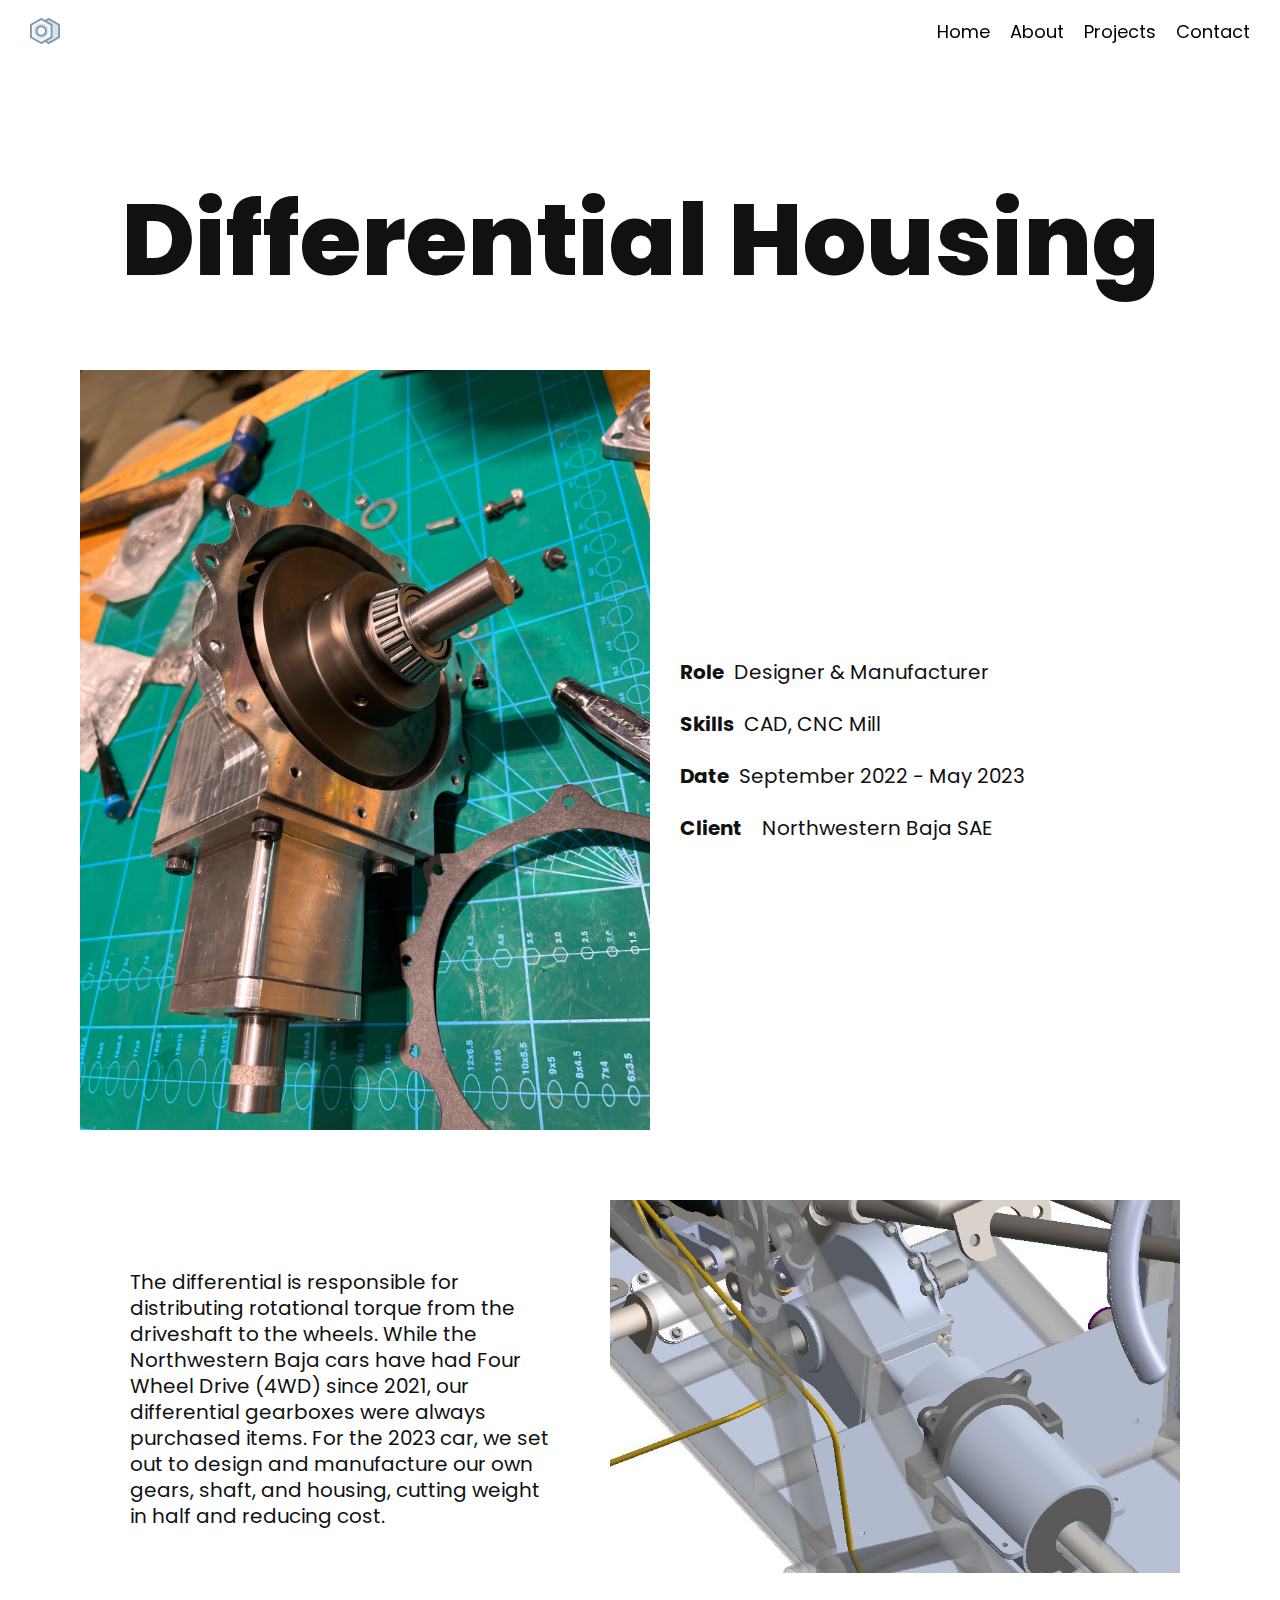
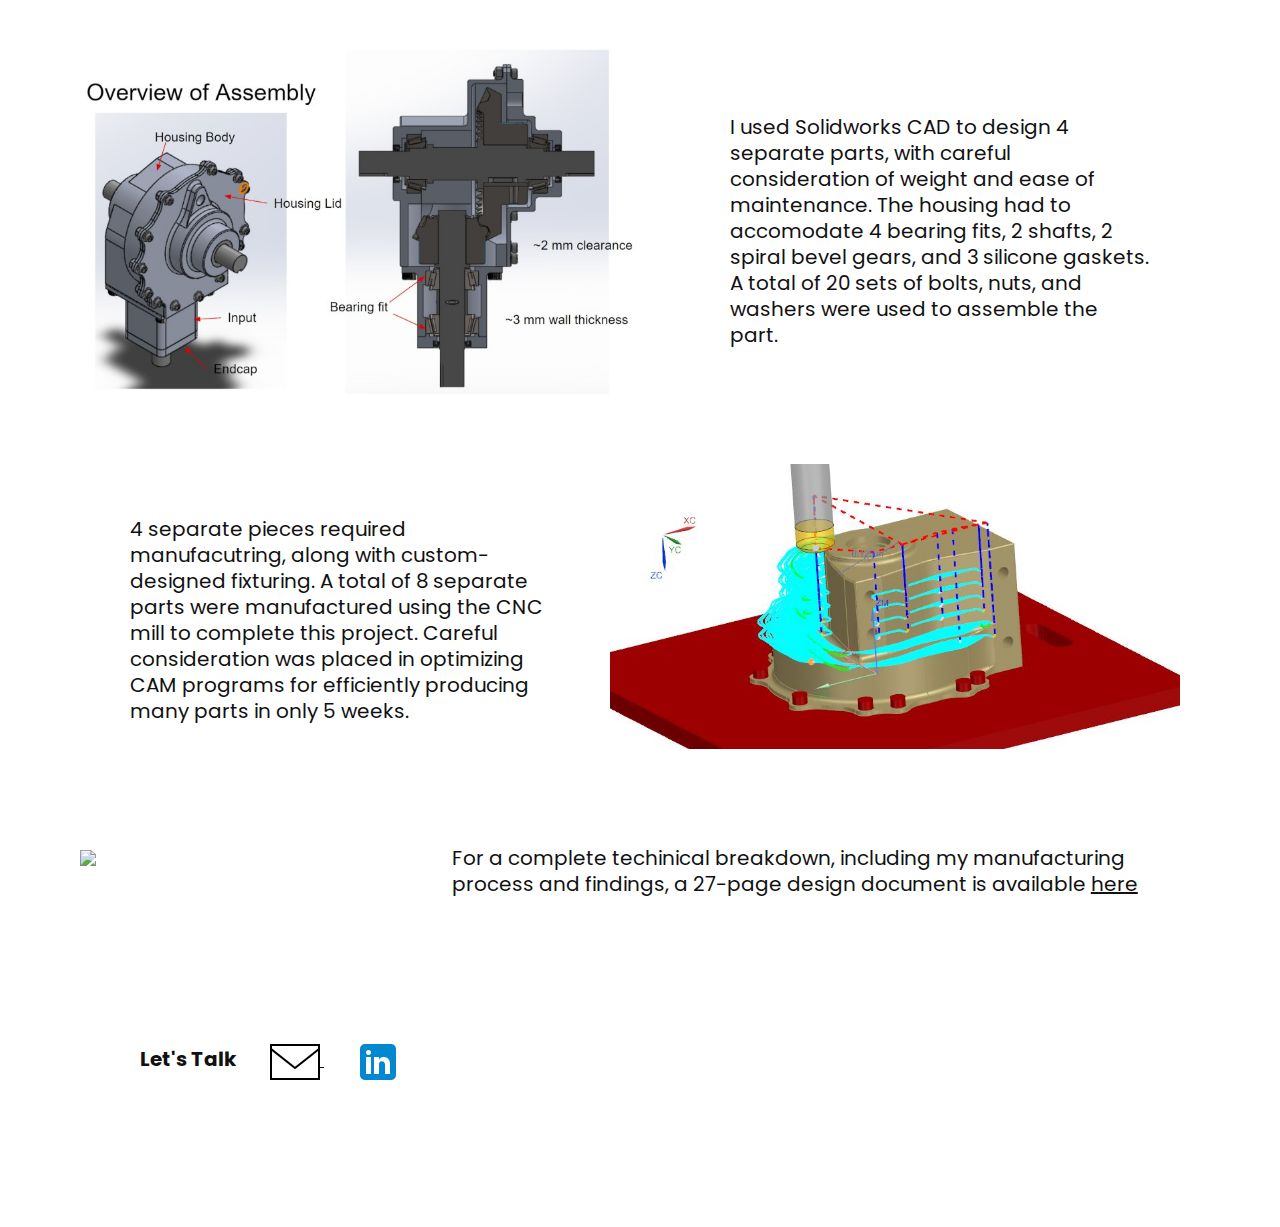
==== commit eacc3ed1: "Add files via upload" ====
--- a/diff-housing-page.html
+++ b/diff-housing-page.html
@@ -242,7 +242,6 @@
         <script type="text/javascript" src="js/isotope.pkgd.min.js"></script>
         <script type="text/javascript" src="js/imagesloaded.pkgd.min.js"></script>
         <script type="text/javascript" src="js/jquery.magnific-popup.min.js"></script>
-        <script type="text/javascript" src="https://maps.google.com/maps/api/js?sensor=false&amp;language=en"></script>
         <script type="text/javascript" src="js/gmap3.min.js"></script>
         <script type="text/javascript" src="js/wow.min.js"></script>
         <script type="text/javascript" src="js/masonry.pkgd.min.js"></script>
